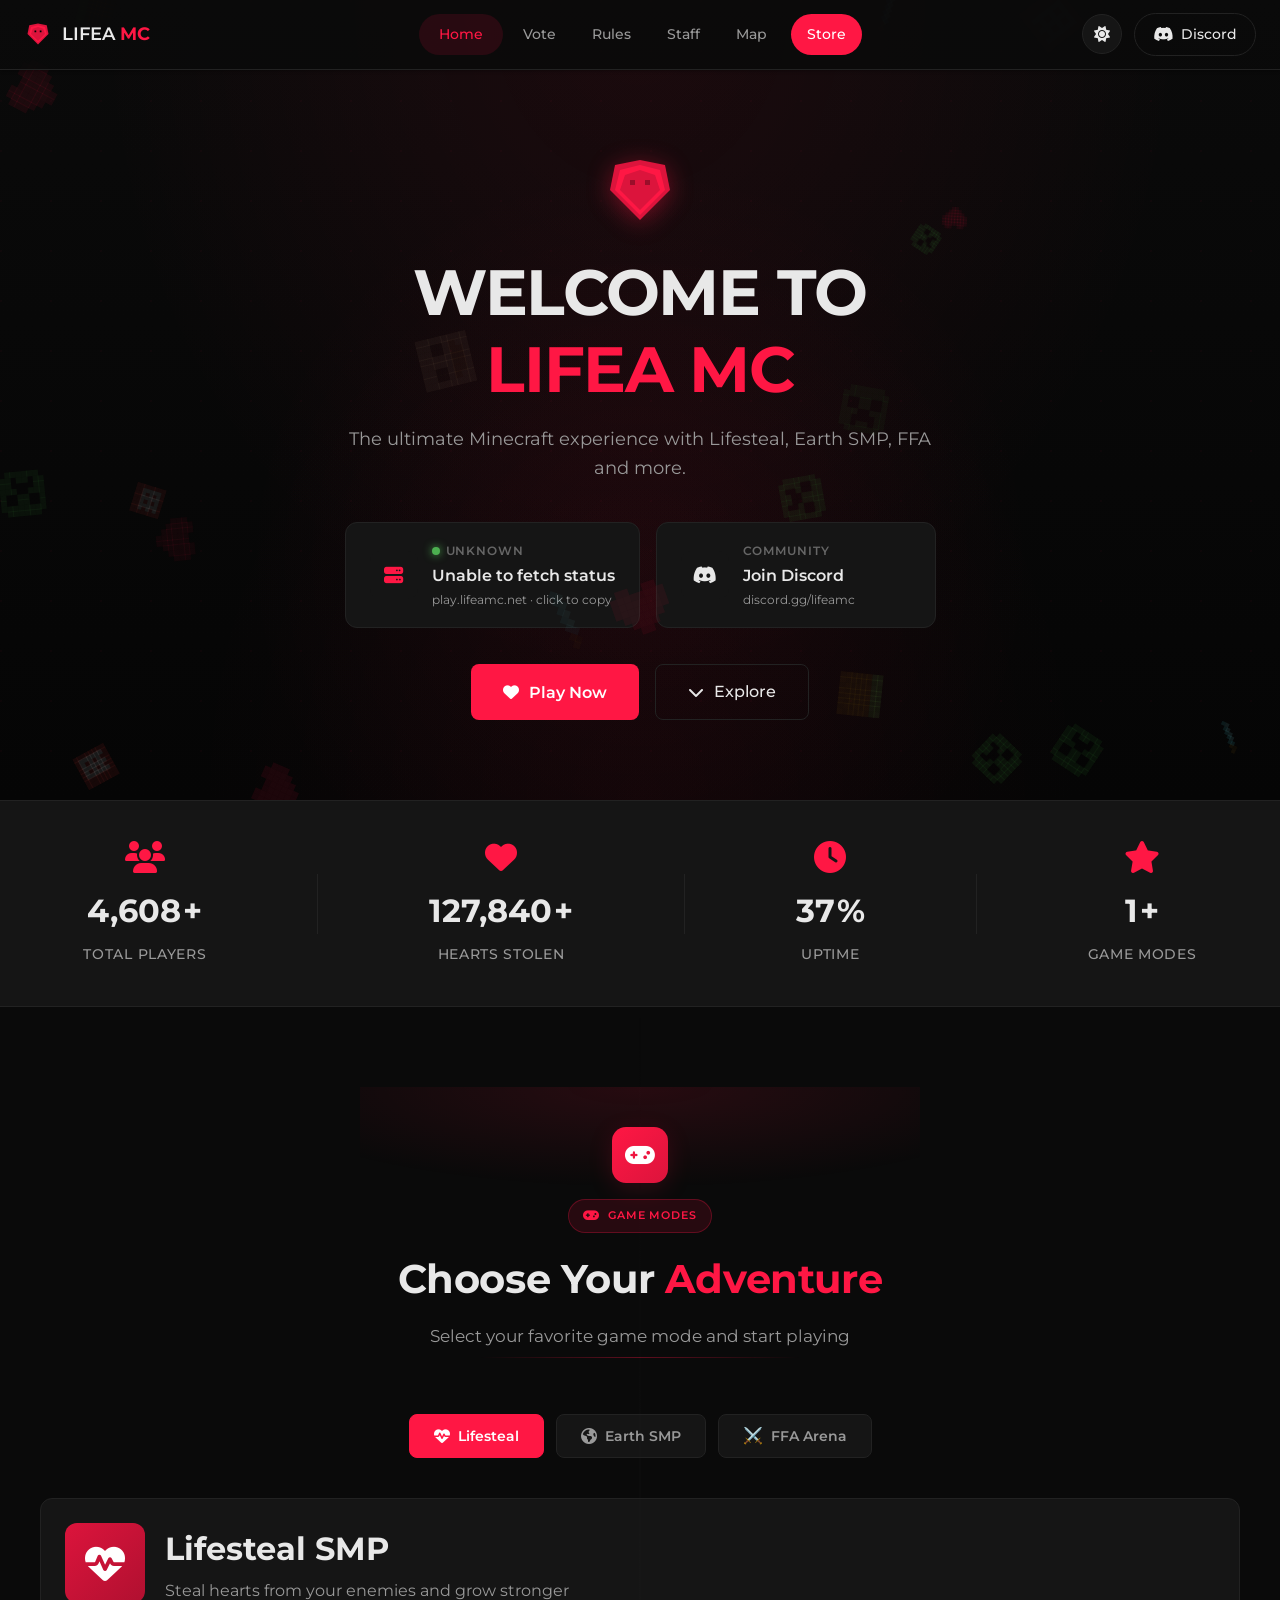
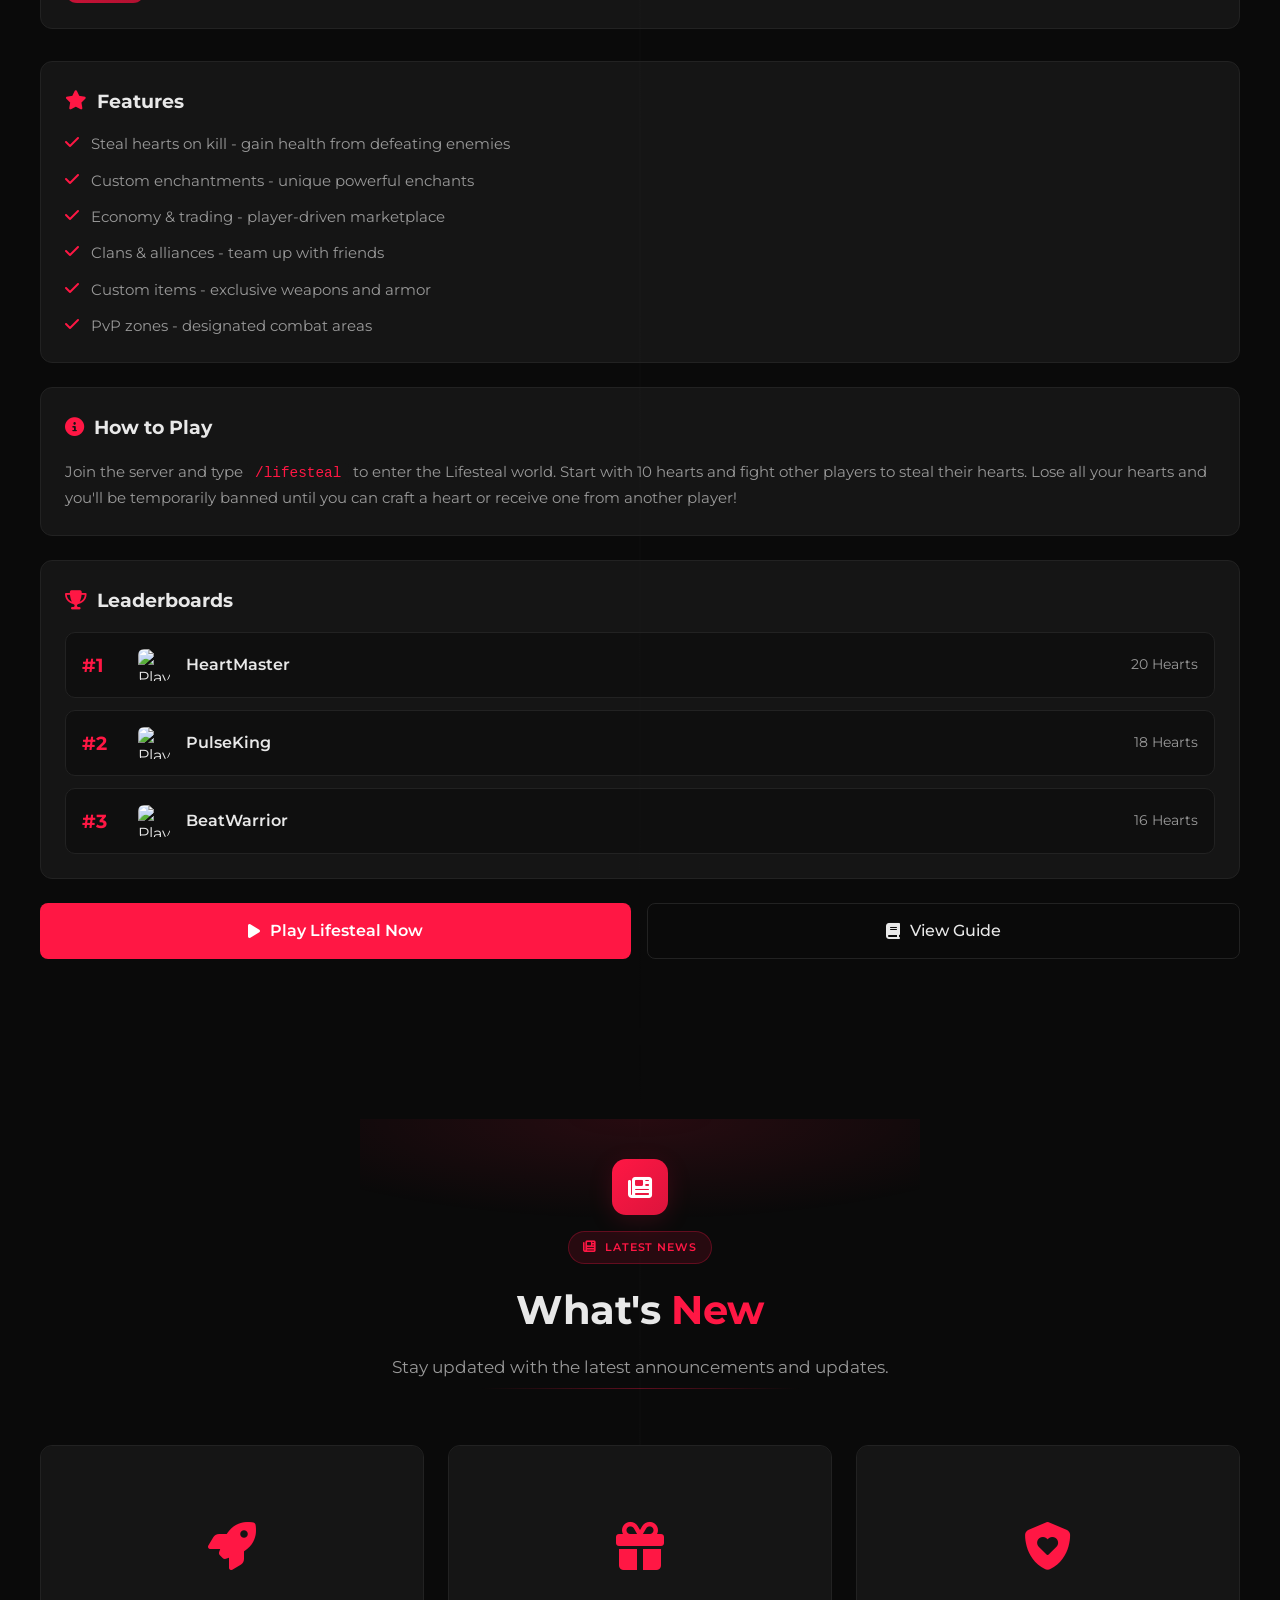
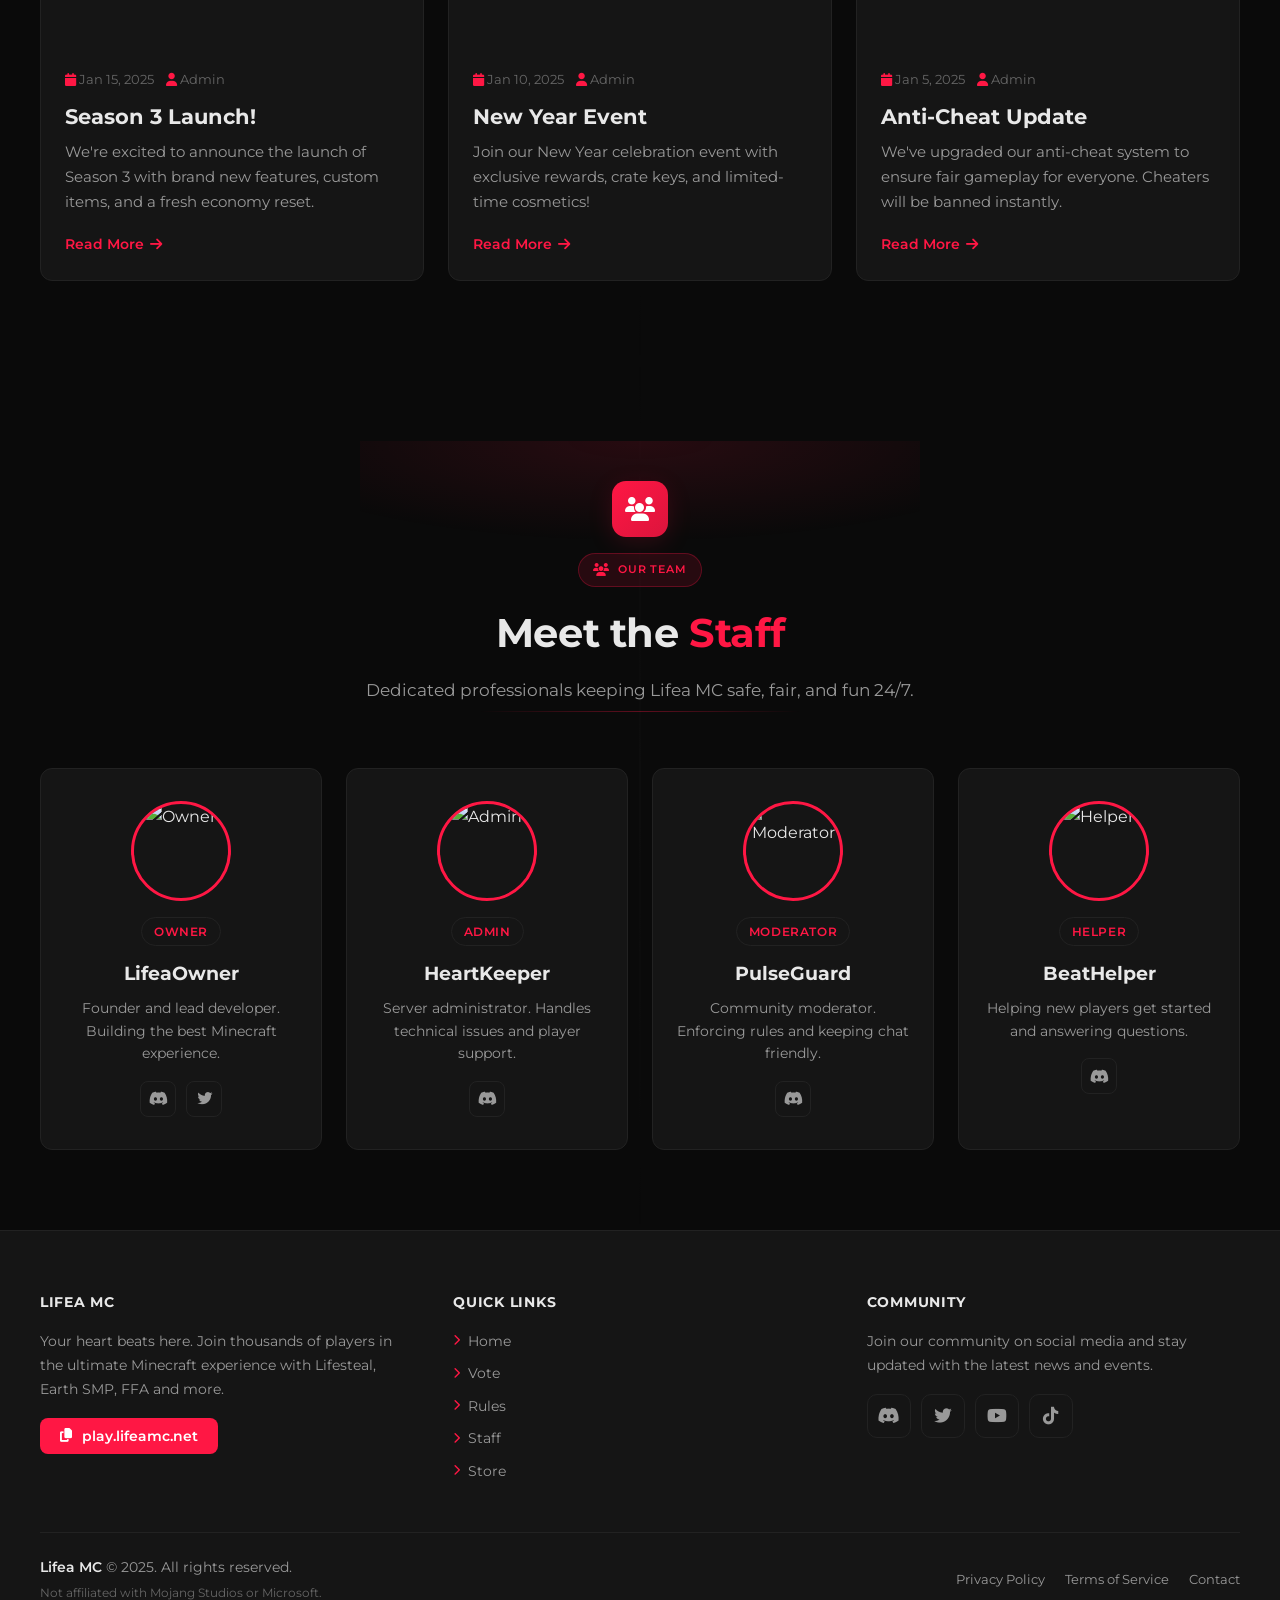
==== index.html @ ad0fe0e7 "Add files via upload" ====
<!DOCTYPE html>
<html lang="en">
<head>
  <meta charset="UTF-8" />
  <meta name="viewport" content="width=device-width, initial-scale=1.0" />
  <title>Home • Lifea MC</title>
  <meta name="description" content="Lifea MC – The best Minecraft server. Lifesteal, Earth SMP, FFA and more." />
  <meta name="theme-color" content="#ffffff" />
  <script>
    (function () {
      try {
        var theme = localStorage.getItem('theme') || 'dark';
        if (theme === 'dark') {
          document.documentElement.setAttribute('data-theme', 'dark');
          var m = document.querySelector('meta[name="theme-color"]');
          if (m) m.setAttribute('content', '#0a0a0a');
        }
      } catch (e) {}
    })();
  </script>
  <style>
    html { background: #fff; color-scheme: light dark; }
    html[data-theme="dark"] { background: #0a0a0a; color-scheme: dark; }
    html[data-theme="dark"] body { background: #0a0a0a; }
  </style>
  <meta property="og:title" content="Lifea MC" />
  <meta property="og:description" content="Your heart beats here. Join Lifea MC today." />
  <meta property="og:type" content="website" />
  <link rel="preconnect" href="https://fonts.googleapis.com" />
  <link rel="preconnect" href="https://fonts.gstatic.com" crossorigin />
  <link href="https://fonts.googleapis.com/css2?family=Montserrat:wght@400;500;600;700;800&display=swap" rel="stylesheet" />
  <link rel="stylesheet" href="https://cdnjs.cloudflare.com/ajax/libs/font-awesome/6.5.0/css/all.min.css" />
  <link rel="stylesheet" href="css/style.css" />
</head>
<body>

  <!-- ░░ FLOATING PARTICLES ░░ -->
  <canvas id="heartCanvas"></canvas>
  <!-- ░░ MINECRAFT BLOCKS ░░ -->
  <canvas id="mcCanvas"></canvas>

  <!-- ░░ LOADER ░░ -->
  <div id="loader">
    <div class="loader-heart">
      <i class="fa-solid fa-heart"></i>
    </div>
    <div class="loader-text">Lifea MC</div>
  </div>

  <!-- ░░ NAVBAR ░░ -->
  <nav id="navbar">
    <div class="nav-container">

      <a href="index.html" class="nav-logo">
        <span class="nav-logo-mark" aria-hidden="true">
          <svg class="logo-heart logo-heart--pixel" width="28" height="28" viewBox="0 0 16 16" fill="none" xmlns="http://www.w3.org/2000/svg">
            <path class="logo-layer logo-layer--outer" d="M8 14L2 8L3 3L8 2L13 3L14 8L8 14Z" fill="#dc143c"/>
            <path class="logo-layer logo-layer--mid" d="M8 13L3 8L4 4L8 3L12 4L13 8L8 13Z" fill="#ff1744"/>
            <path class="logo-layer logo-layer--inner" d="M8 12L4 8L5 5L8 4L11 5L12 8L8 12Z" fill="#dc143c"/>
            <path class="logo-eye logo-eye--l" d="M6 6H7V7H6V6Z" fill="#000" opacity="0.3"/>
            <path class="logo-eye logo-eye--r" d="M9 6H10V7H9V6Z" fill="#000" opacity="0.3"/>
          </svg>
          <svg class="logo-heart logo-heart--smooth" width="28" height="28" viewBox="0 0 24 24" fill="none" xmlns="http://www.w3.org/2000/svg">
            <path d="M12 21.35l-1.45-1.32C5.4 15.36 2 12.28 2 8.5 2 5.42 4.42 3 7.5 3c1.74 0 3.41.81 4.5 2.09C13.09 3.81 14.76 3 16.5 3 19.58 3 22 5.42 22 8.5c0 3.78-3.4 6.86-8.55 11.54L12 21.35z" fill="#ff1744"/>
          </svg>
        </span>
        <span>LIFEA <strong>MC</strong></span>
      </a>

      <ul class="nav-links" id="navLinks">
        <li><a href="index.html" class="nav-link active"><i class="fa-solid fa-house"></i> Home</a></li>
        <li><a href="pages/vote.html" class="nav-link"><i class="fa-solid fa-check-to-slot"></i> Vote</a></li>
        <li><a href="pages/rules.html" class="nav-link"><i class="fa-solid fa-scale-balanced"></i> Rules</a></li>
        <li><a href="pages/staff.html" class="nav-link"><i class="fa-solid fa-clipboard-user"></i> Staff</a></li>
        <li><a href="#" class="nav-link" target="_blank"><i class="fa-solid fa-map"></i> Map</a></li>
        <li><a href="pages/store.html" class="nav-link store-link"><i class="fa-solid fa-store"></i> Store</a></li>
      </ul>

      <div class="nav-right">
        <button class="theme-toggle" id="themeToggle" aria-label="Toggle theme">
          <i class="fa-solid fa-moon"></i>
        </button>
        <a href="#" class="btn-discord" target="_blank">
          <i class="fa-brands fa-discord"></i> Discord
        </a>
        <button class="hamburger" id="hamburger" aria-label="Menu">
          <span></span><span></span><span></span>
        </button>
      </div>

    </div>
  </nav>

  <!-- ░░ MOBILE DRAWER ░░ -->
  <div class="drawer-overlay" id="drawerOverlay"></div>
  <aside class="drawer" id="drawer">
    <div class="drawer-header">
      <span><svg width="20" height="20" viewBox="0 0 16 16" fill="none" xmlns="http://www.w3.org/2000/svg" style="display:inline-block;vertical-align:middle;margin-right:6px;">
          <path d="M8 14L2 8L3 3L8 2L13 3L14 8L8 14Z" fill="#dc143c"/>
          <path d="M8 13L3 8L4 4L8 3L12 4L13 8L8 13Z" fill="#ff1744"/>
          <path d="M8 12L4 8L5 5L8 4L11 5L12 8L8 12Z" fill="#dc143c"/>
        </svg> Lifea MC</span>
      <button class="drawer-close" id="drawerClose"><i class="fa-solid fa-xmark"></i></button>
    </div>
    <ul>
      <li><a href="index.html"><i class="fa-solid fa-house"></i> Home</a></li>
      <li><a href="pages/vote.html"><i class="fa-solid fa-check-to-slot"></i> Vote</a></li>
      <li><a href="pages/rules.html"><i class="fa-solid fa-scale-balanced"></i> Rules</a></li>
      <li><a href="pages/staff.html"><i class="fa-solid fa-clipboard-user"></i> Staff</a></li>
      <li><a href="#"><i class="fa-solid fa-map"></i> Map</a></li>
      <li><a href="pages/store.html"><i class="fa-solid fa-store"></i> Store</a></li>
      <li><a href="#" target="_blank"><i class="fa-brands fa-discord"></i> Discord</a></li>
    </ul>
  </aside>

  <!-- ░░ HERO ░░ -->
  <section class="hero" id="hero">
    <div class="hero-content">

      <!-- Hardcore Heart Icon -->
      <div class="hero-icon">
        <svg width="80" height="80" viewBox="0 0 16 16" fill="none" xmlns="http://www.w3.org/2000/svg">
          <path d="M8 14L2 8L3 3L8 2L13 3L14 8L8 14Z" fill="#dc143c"/>
          <path d="M8 13L3 8L4 4L8 3L12 4L13 8L8 13Z" fill="#ff1744"/>
          <path d="M8 12L4 8L5 5L8 4L11 5L12 8L8 12Z" fill="#dc143c"/>
          <path d="M6 6H7V7H6V6Z" fill="#000" opacity="0.3"/>
          <path d="M9 6H10V7H9V6Z" fill="#000" opacity="0.3"/>
        </svg>
      </div>

      <h1 class="hero-title">
         WELCOME TO <br />
        <span class="gradient-text">LIFEA MC</span>
      </h1>
      <p class="hero-subtitle">The ultimate Minecraft experience with Lifesteal, Earth SMP, FFA and more.</p>

      <div class="hero-status-row">
        <!-- Server Status -->
        <div class="status-pill" id="serverPill" onclick="copyIP()" title="Click to copy IP">
          <div class="pill-icon"><i class="fa-solid fa-server"></i></div>
          <div class="pill-info">
            <span class="pill-top">
              <span class="status-dot" id="statusDot"></span>
              <span id="statusLabel">Checking…</span>
            </span>
            <span class="pill-main" id="playerCount">— players online</span>
            <span class="pill-sub">play.lifeamc.net · click to copy</span>
          </div>
        </div>
        <!-- Discord -->
        <a href="#" target="_blank" class="status-pill discord-pill">
          <div class="pill-icon"><i class="fa-brands fa-discord"></i></div>
          <div class="pill-info">
            <span class="pill-top">Community</span>
            <span class="pill-main">Join Discord</span>
            <span class="pill-sub">discord.gg/lifeamc</span>
          </div>
        </a>
      </div>

      <div class="hero-btns">
        <button class="btn-primary" onclick="copyIP()">
          <i class="fa-solid fa-heart"></i> Play Now
        </button>
        <a href="#gamemodes" class="btn-ghost">
          <i class="fa-solid fa-chevron-down"></i> Explore
        </a>
      </div>

    </div>
  </section>

  <!-- ░░ STATS BAR ░░ -->
  <div class="stats-bar">
    <div class="stats-inner">
      <div class="stat-item">
        <i class="fa-solid fa-users"></i>
        <div><span class="stat-num" data-target="12000">0</span><span>+</span></div>
        <div class="stat-label">Total Players</div>
      </div>
      <div class="stat-divider"></div>
      <div class="stat-item">
        <i class="fa-solid fa-heart"></i>
        <div><span class="stat-num" data-target="340000">0</span><span>+</span></div>
        <div class="stat-label">Hearts Stolen</div>
      </div>
      <div class="stat-divider"></div>
      <div class="stat-item">
        <i class="fa-solid fa-clock"></i>
        <div><span class="stat-num" data-target="99">0</span><span>%</span></div>
        <div class="stat-label">Uptime</div>
      </div>
      <div class="stat-divider"></div>
      <div class="stat-item">
        <i class="fa-solid fa-star"></i>
        <div><span class="stat-num" data-target="3">0</span><span>+</span></div>
        <div class="stat-label">Game Modes</div>
      </div>
    </div>
  </div>

  <!-- ░░ GAME MODES ░░ -->
  <section class="section" id="gamemodes">
    <div class="section-header">
      <div class="section-header-icon"><i class="fa-solid fa-gamepad"></i></div>
      <div class="section-badge"><i class="fa-solid fa-gamepad"></i> Game Modes</div>
      <h2 class="section-title">Choose Your <span class="gradient-text">Adventure</span></h2>
      <p class="section-subtitle">Select your favorite game mode and start playing</p>
    </div>

    <div class="store-container">
      
      <!-- Game Mode Tabs -->
      <div class="store-tabs">
        <button class="store-tab active" data-category="lifesteal">
          <i class="fa-solid fa-heart-pulse"></i> Lifesteal
        </button>
        <button class="store-tab" data-category="earthsmp">
          <i class="fa-solid fa-earth-americas"></i> Earth SMP
        </button>
        <button class="store-tab" data-category="ffa">
          <span class="ffa-icon" aria-hidden="true">⚔️</span> FFA Arena
        </button>
      </div>

      <!-- LIFESTEAL CATEGORY -->
      <div class="store-category active" id="lifesteal">
        <div class="gamemode-detail-header">
          <div class="gamemode-detail-icon">
            <i class="fa-solid fa-heart-pulse"></i>
          </div>
          <div>
            <h3 class="gamemode-detail-title">Lifesteal SMP</h3>
            <p class="gamemode-detail-subtitle">Steal hearts from your enemies and grow stronger</p>
          </div>
        </div>
        
        <div class="gamemode-detail-content">
          <div class="gamemode-detail-section">
            <h4><i class="fa-solid fa-star"></i> Features</h4>
            <ul class="gamemode-detail-list">
              <li><i class="fa-solid fa-check"></i> Steal hearts on kill - gain health from defeating enemies</li>
              <li><i class="fa-solid fa-check"></i> Custom enchantments - unique powerful enchants</li>
              <li><i class="fa-solid fa-check"></i> Economy & trading - player-driven marketplace</li>
              <li><i class="fa-solid fa-check"></i> Clans & alliances - team up with friends</li>
              <li><i class="fa-solid fa-check"></i> Custom items - exclusive weapons and armor</li>
              <li><i class="fa-solid fa-check"></i> PvP zones - designated combat areas</li>
            </ul>
          </div>

          <div class="gamemode-detail-section">
            <h4><i class="fa-solid fa-info-circle"></i> How to Play</h4>
            <p>Join the server and type <code>/lifesteal</code> to enter the Lifesteal world. Start with 10 hearts and fight other players to steal their hearts. Lose all your hearts and you'll be temporarily banned until you can craft a heart or receive one from another player!</p>
          </div>

          <div class="gamemode-detail-section">
            <h4><i class="fa-solid fa-trophy"></i> Leaderboards</h4>
            <div class="leaderboard-mini">
              <div class="leaderboard-item">
                <span class="rank">#1</span>
                <img src="https://cravatar.eu/helmavatar/Notch/32.png" alt="Player">
                <span class="name">HeartMaster</span>
                <span class="votes">20 Hearts</span>
              </div>
              <div class="leaderboard-item">
                <span class="rank">#2</span>
                <img src="https://cravatar.eu/helmavatar/jeb_/32.png" alt="Player">
                <span class="name">PulseKing</span>
                <span class="votes">18 Hearts</span>
              </div>
              <div class="leaderboard-item">
                <span class="rank">#3</span>
                <img src="https://cravatar.eu/helmavatar/Dinnerbone/32.png" alt="Player">
                <span class="name">BeatWarrior</span>
                <span class="votes">16 Hearts</span>
              </div>
            </div>
          </div>

          <div class="gamemode-detail-actions">
            <button class="btn-primary" onclick="copyIP()">
              <i class="fa-solid fa-play"></i> Play Lifesteal Now
            </button>
            <a href="#" class="btn-ghost">
              <i class="fa-solid fa-book"></i> View Guide
            </a>
          </div>
        </div>
      </div>

      <!-- EARTH SMP CATEGORY -->
      <div class="store-category" id="earthsmp">
        <div class="gamemode-detail-header">
          <div class="gamemode-detail-icon">
            <i class="fa-solid fa-earth-americas"></i>
          </div>
          <div>
            <h3 class="gamemode-detail-title">Earth SMP</h3>
            <p class="gamemode-detail-subtitle">Build your nation on a real-world map</p>
          </div>
        </div>
        
        <div class="gamemode-detail-content">
          <div class="gamemode-detail-section">
            <h4><i class="fa-solid fa-star"></i> Features</h4>
            <ul class="gamemode-detail-list">
              <li><i class="fa-solid fa-check"></i> Real-world map - 1:1000 scale Earth terrain</li>
              <li><i class="fa-solid fa-check"></i> Nation system - create and manage your own country</li>
              <li><i class="fa-solid fa-check"></i> Territory wars - conquer land and expand your empire</li>
              <li><i class="fa-solid fa-check"></i> Diplomacy & trade - form alliances and trade routes</li>
              <li><i class="fa-solid fa-check"></i> Custom resources - unique ores per continent</li>
              <li><i class="fa-solid fa-check"></i> World events - server-wide challenges</li>
            </ul>
          </div>

          <div class="gamemode-detail-section">
            <h4><i class="fa-solid fa-info-circle"></i> How to Play</h4>
            <p>Join the server and type <code>/earthsmp</code> to teleport to Earth. Choose your starting location, claim territory, and build your nation. Form alliances with other nations or wage war to expand your borders!</p>
          </div>

          <div class="gamemode-detail-section">
            <h4><i class="fa-solid fa-flag"></i> Top Nations</h4>
            <div class="leaderboard-mini">
              <div class="leaderboard-item">
                <span class="rank">#1</span>
                <span class="name">🇺🇸 United States</span>
                <span class="votes">1,250 Claims</span>
              </div>
              <div class="leaderboard-item">
                <span class="rank">#2</span>
                <span class="name">🇨🇳 China</span>
                <span class="votes">1,100 Claims</span>
              </div>
              <div class="leaderboard-item">
                <span class="rank">#3</span>
                <span class="name">🇷🇺 Russia</span>
                <span class="votes">980 Claims</span>
              </div>
            </div>
          </div>

          <div class="gamemode-detail-actions">
            <button class="btn-primary" onclick="copyIP()">
              <i class="fa-solid fa-play"></i> Play Earth SMP Now
            </button>
            <a href="#" class="btn-ghost">
              <i class="fa-solid fa-map"></i> View Map
            </a>
          </div>
        </div>
      </div>

      <!-- FFA CATEGORY -->
      <div class="store-category" id="ffa">
        <div class="gamemode-detail-header">
          <div class="gamemode-detail-icon">
            <span class="ffa-icon" aria-hidden="true">⚔️</span>
          </div>
          <div>
            <h3 class="gamemode-detail-title">FFA Arena</h3>
            <p class="gamemode-detail-subtitle">Free-for-all combat arena</p>
          </div>
        </div>
        
        <div class="gamemode-detail-content">
          <div class="gamemode-detail-section">
            <h4><i class="fa-solid fa-star"></i> Features</h4>
            <ul class="gamemode-detail-list">
              <li><i class="fa-solid fa-check"></i> Instant respawn - get back into action immediately</li>
              <li><i class="fa-solid fa-check"></i> Custom kits - choose from 10+ unique loadouts</li>
              <li><i class="fa-solid fa-check"></i> Kill streaks - earn rewards for consecutive kills</li>
              <li><i class="fa-solid fa-check"></i> Ranked leaderboards - compete for the top spot</li>
              <li><i class="fa-solid fa-check"></i> Daily challenges - complete tasks for rewards</li>
              <li><i class="fa-solid fa-check"></i> Multiple arenas - different maps and themes</li>
            </ul>
          </div>

          <div class="gamemode-detail-section">
            <h4><i class="fa-solid fa-info-circle"></i> How to Play</h4>
            <p>Join the server and type <code>/ffa</code> to enter the arena. Select your kit and start fighting! Earn points for kills and climb the leaderboard. Complete daily challenges to unlock exclusive rewards!</p>
          </div>

          <div class="gamemode-detail-section">
            <h4><i class="fa-solid fa-trophy"></i> Top Players</h4>
            <div class="leaderboard-mini">
              <div class="leaderboard-item">
                <span class="rank">#1</span>
                <img src="https://cravatar.eu/helmavatar/Dream/32.png" alt="Player">
                <span class="name">SwordMaster</span>
                <span class="votes">2,450 Kills</span>
              </div>
              <div class="leaderboard-item">
                <span class="rank">#2</span>
                <img src="https://cravatar.eu/helmavatar/Technoblade/32.png" alt="Player">
                <span class="name">PvPGod</span>
                <span class="votes">2,200 Kills</span>
              </div>
              <div class="leaderboard-item">
                <span class="rank">#3</span>
                <img src="https://cravatar.eu/helmavatar/Sapnap/32.png" alt="Player">
                <span class="name">ArenaKing</span>
                <span class="votes">1,980 Kills</span>
              </div>
            </div>
          </div>

          <div class="gamemode-detail-actions">
            <button class="btn-primary" onclick="copyIP()">
              <i class="fa-solid fa-play"></i> Play FFA Now
            </button>
            <a href="#" class="btn-ghost">
              <i class="fa-solid fa-list"></i> View Kits
            </a>
          </div>
        </div>
      </div>

    </div>
  </section>

  <!-- ░░ NEWS ░░ -->
  <section class="section" id="news">
    <div class="section-header">
      <div class="section-header-icon"><i class="fa-solid fa-newspaper"></i></div>
      <div class="section-badge"><i class="fa-solid fa-newspaper"></i> Latest News</div>
      <h2 class="section-title">What's <span class="gradient-text">New</span></h2>
      <p class="section-subtitle">Stay updated with the latest announcements and updates.</p>
    </div>

    <div class="news-container">
      <div class="news-grid">
        
        <!-- News Card 1 -->
        <div class="news-card">
          <div class="news-image">
            <i class="fa-solid fa-rocket"></i>
          </div>
          <div class="news-content">
            <div class="news-meta">
              <span><i class="fa-solid fa-calendar"></i> Jan 15, 2025</span>
              <span><i class="fa-solid fa-user"></i> Admin</span>
            </div>
            <h3 class="news-title">Season 3 Launch!</h3>
            <p class="news-excerpt">We're excited to announce the launch of Season 3 with brand new features, custom items, and a fresh economy reset.</p>
            <a href="#" class="news-link">Read More <i class="fa-solid fa-arrow-right"></i></a>
          </div>
        </div>

        <!-- News Card 2 -->
        <div class="news-card">
          <div class="news-image">
            <i class="fa-solid fa-gift"></i>
          </div>
          <div class="news-content">
            <div class="news-meta">
              <span><i class="fa-solid fa-calendar"></i> Jan 10, 2025</span>
              <span><i class="fa-solid fa-user"></i> Admin</span>
            </div>
            <h3 class="news-title">New Year Event</h3>
            <p class="news-excerpt">Join our New Year celebration event with exclusive rewards, crate keys, and limited-time cosmetics!</p>
            <a href="#" class="news-link">Read More <i class="fa-solid fa-arrow-right"></i></a>
          </div>
        </div>

        <!-- News Card 3 -->
        <div class="news-card">
          <div class="news-image">
            <i class="fa-solid fa-shield-heart"></i>
          </div>
          <div class="news-content">
            <div class="news-meta">
              <span><i class="fa-solid fa-calendar"></i> Jan 5, 2025</span>
              <span><i class="fa-solid fa-user"></i> Admin</span>
            </div>
            <h3 class="news-title">Anti-Cheat Update</h3>
            <p class="news-excerpt">We've upgraded our anti-cheat system to ensure fair gameplay for everyone. Cheaters will be banned instantly.</p>
            <a href="#" class="news-link">Read More <i class="fa-solid fa-arrow-right"></i></a>
          </div>
        </div>

      </div>
    </div>
  </section>

  <!-- ░░ STAFF ░░ -->
  <section class="section" id="staff">
    <div class="section-header">
      <div class="section-header-icon"><i class="fa-solid fa-users"></i></div>
      <div class="section-badge"><i class="fa-solid fa-users"></i> Our Team</div>
      <h2 class="section-title">Meet the <span class="gradient-text">Staff</span></h2>
      <p class="section-subtitle">Dedicated professionals keeping Lifea MC safe, fair, and fun 24/7.</p>
    </div>

    <div class="staff-grid">
      
      <!-- Owner -->
      <div class="staff-card">
        <div class="staff-avatar">
          <img src="https://cravatar.eu/helmavatar/Notch/100.png" alt="Owner">
        </div>
        <div class="staff-role">Owner</div>
        <h3 class="staff-name">LifeaOwner</h3>
        <p class="staff-bio">Founder and lead developer. Building the best Minecraft experience.</p>
        <div class="staff-socials">
          <a href="#" class="staff-social-link" title="Discord"><i class="fa-brands fa-discord"></i></a>
          <a href="#" class="staff-social-link" title="Twitter"><i class="fa-brands fa-twitter"></i></a>
        </div>
      </div>

      <!-- Admin -->
      <div class="staff-card">
        <div class="staff-avatar">
          <img src="https://cravatar.eu/helmavatar/jeb_/100.png" alt="Admin">
        </div>
        <div class="staff-role">Admin</div>
        <h3 class="staff-name">HeartKeeper</h3>
        <p class="staff-bio">Server administrator. Handles technical issues and player support.</p>
        <div class="staff-socials">
          <a href="#" class="staff-social-link" title="Discord"><i class="fa-brands fa-discord"></i></a>
        </div>
      </div>

      <!-- Moderator -->
      <div class="staff-card">
        <div class="staff-avatar">
          <img src="https://cravatar.eu/helmavatar/Dinnerbone/100.png" alt="Moderator">
        </div>
        <div class="staff-role">Moderator</div>
        <h3 class="staff-name">PulseGuard</h3>
        <p class="staff-bio">Community moderator. Enforcing rules and keeping chat friendly.</p>
        <div class="staff-socials">
          <a href="#" class="staff-social-link" title="Discord"><i class="fa-brands fa-discord"></i></a>
        </div>
      </div>

      <!-- Helper -->
      <div class="staff-card">
        <div class="staff-avatar">
          <img src="https://cravatar.eu/helmavatar/Grumm/100.png" alt="Helper">
        </div>
        <div class="staff-role">Helper</div>
        <h3 class="staff-name">BeatHelper</h3>
        <p class="staff-bio">Helping new players get started and answering questions.</p>
        <div class="staff-socials">
          <a href="#" class="staff-social-link" title="Discord"><i class="fa-brands fa-discord"></i></a>
        </div>
      </div>

    </div>
  </section>

  <!-- ░░ FOOTER ░░ -->
  <footer class="footer">
    <div class="footer-grid">
      
      <!-- About -->
      <div class="footer-col">
        <h4>Lifea MC</h4>
        <p>Your heart beats here. Join thousands of players in the ultimate Minecraft experience with Lifesteal, Earth SMP, FFA and more.</p>
        <button class="btn-primary" onclick="copyIP()" style="font-size: 0.85rem; padding: 10px 20px;">
          <i class="fa-solid fa-copy"></i> play.lifeamc.net
        </button>
      </div>

      <!-- Quick Links -->
      <div class="footer-col">
        <h4>Quick Links</h4>
        <ul class="footer-links">
          <li><a href="index.html"><i class="fa-solid fa-chevron-right"></i> Home</a></li>
          <li><a href="pages/vote.html"><i class="fa-solid fa-chevron-right"></i> Vote</a></li>
          <li><a href="pages/rules.html"><i class="fa-solid fa-chevron-right"></i> Rules</a></li>
          <li><a href="pages/staff.html"><i class="fa-solid fa-chevron-right"></i> Staff</a></li>
          <li><a href="pages/store.html"><i class="fa-solid fa-chevron-right"></i> Store</a></li>
        </ul>
      </div>

      <!-- Community -->
      <div class="footer-col">
        <h4>Community</h4>
        <p>Join our community on social media and stay updated with the latest news and events.</p>
        <div class="footer-socials">
          <a href="#" class="footer-social-btn" title="Discord" target="_blank"><i class="fa-brands fa-discord"></i></a>
          <a href="#" class="footer-social-btn" title="Twitter" target="_blank"><i class="fa-brands fa-twitter"></i></a>
          <a href="#" class="footer-social-btn" title="YouTube" target="_blank"><i class="fa-brands fa-youtube"></i></a>
          <a href="#" class="footer-social-btn" title="TikTok" target="_blank"><i class="fa-brands fa-tiktok"></i></a>
        </div>
      </div>

    </div>

    <div class="footer-bottom">
      <div class="footer-bottom-left">
        <div class="footer-copyright">
          <strong>Lifea MC</strong> &copy; 2025. All rights reserved.
        </div>
        <div class="footer-disclaimer">
          Not affiliated with Mojang Studios or Microsoft.
        </div>
      </div>
      <div class="footer-bottom-right">
        <a href="#" class="footer-bottom-link">Privacy Policy</a>
        <a href="#" class="footer-bottom-link">Terms of Service</a>
        <a href="#" class="footer-bottom-link">Contact</a>
      </div>
    </div>
  </footer>

  <!-- ░░ TOAST ░░ -->
  <div id="toast"><i class="fa-solid fa-check"></i> IP Copied!</div>

  <script src="js/main.js"></script>
</body>
</html>
---- css/style.css ----
/* ═══════════════════════════════════════════════════════════
   LIFEA MC - PART 1 CSS
   Core, Navbar, Hero, Stats
   ═══════════════════════════════════════════════════════════ */

@import url('https://fonts.googleapis.com/css2?family=Montserrat:wght@400;500;600;700;800&display=swap');

:root {
  --primary: #dc143c;
  --primary-dark: #b01030;
  --primary-light: #ff1744;
  --bg: #ffffff;
  --bg2: #fafafa;
  --bg3: #f5f5f5;
  --bg4: #eeeeee;
  --text: #1a1a1a;
  --text-muted: #666;
  --text-dim: #999;
  --border: #e0e0e0;
  --border-hover: #dc143c;
  --glow: rgba(220, 20, 60, 0.15);
  --nav-height: 70px;
  --transition: 0.3s cubic-bezier(0.4, 0, 0.2, 1);
}

/* ── RESET ── */
*, *::before, *::after {
  box-sizing: border-box;
  margin: 0;
  padding: 0;
}

html {
  scroll-behavior: smooth;
  overflow-x: hidden;
  scroll-padding-top: 70px;
  background-color: var(--bg);
  color-scheme: light dark;
}

html[data-theme="dark"] {
  color-scheme: dark;
}

@media (prefers-reduced-motion: no-preference) {
  html {
    scroll-behavior: smooth;
  }
  
  * {
    scroll-behavior: smooth;
  }
}

body {
  font-family: 'Montserrat', -apple-system, BlinkMacSystemFont, sans-serif;
  background: 
    radial-gradient(circle at 10% 20%, rgba(220, 20, 60, 0.03) 0%, transparent 40%),
    radial-gradient(circle at 90% 80%, rgba(220, 20, 60, 0.03) 0%, transparent 40%),
    linear-gradient(180deg, var(--bg) 0%, var(--bg2) 100%);
  background-attachment: fixed;
  color: var(--text);
  line-height: 1.6;
  overflow-x: hidden;
  -webkit-font-smoothing: antialiased;
  -moz-osx-font-smoothing: grayscale;
  font-weight: 400;
  position: relative;
  scroll-behavior: smooth;
}

body::before {
  content: '';
  position: fixed;
  top: 0;
  left: 0;
  width: 100%;
  height: 100%;
  background-image: 
    radial-gradient(circle at 1px 1px, rgba(220, 20, 60, 0.05) 1px, transparent 0);
  background-size: 40px 40px;
  pointer-events: none;
  z-index: 0;
  opacity: 0.4;
}

a {
  color: var(--primary);
  text-decoration: none;
  transition: color var(--transition);
}
a:hover { color: var(--primary-light); }

button {
  font-family: inherit;
  cursor: pointer;
  border: none;
  outline: none;
}

/* ── CANVAS PARTICLES ── */
#heartCanvas {
  display: none;
}

/* ── MINECRAFT BLOCKS CANVAS ── */
#mcCanvas {
  position: fixed;
  top: 0;
  left: 0;
  width: 100%;
  height: 100%;
  pointer-events: none;
  z-index: 2;
  opacity: 0.45;
}
[data-theme="dark"] #mcCanvas {
  opacity: 0.35;
}

/* ── LOADER ── */
#loader {
  display: none;
}

/* ── NAVBAR ── */
#navbar {
  position: fixed;
  top: 0;
  left: 0;
  right: 0;
  height: var(--nav-height);
  background: var(--bg);
  border-bottom: 1px solid var(--border);
  z-index: 1000;
  box-shadow: 0 1px 3px rgba(0, 0, 0, 0.04);
  transition:
    background 0.45s cubic-bezier(0.4, 0, 0.2, 1),
    box-shadow 0.45s cubic-bezier(0.4, 0, 0.2, 1),
    border-color 0.45s ease;
}
#navbar.scrolled {
  background: color-mix(in srgb, var(--bg) 88%, transparent);
  backdrop-filter: blur(14px);
  -webkit-backdrop-filter: blur(14px);
  box-shadow: 0 4px 24px rgba(0, 0, 0, 0.06);
}
.nav-container {
  max-width: 1200px;
  margin: 0 auto;
  height: 100%;
  padding: 0 24px;
  display: flex;
  align-items: center;
  justify-content: center;
  gap: 48px;
}
.nav-logo {
  display: flex;
  align-items: center;
  gap: 10px;
  font-size: 1.1rem;
  font-weight: 600;
  color: var(--text);
  position: absolute;
  left: 24px;
  transition: transform 0.4s cubic-bezier(0.34, 1.2, 0.64, 1);
}
.nav-logo:hover {
  color: var(--text);
  transform: translateY(-1px);
}

/* Logo: pixel heart → smooth heart transform on hover */
.nav-logo-mark {
  position: relative;
  width: 28px;
  height: 28px;
  flex-shrink: 0;
}
.logo-heart {
  position: absolute;
  inset: 0;
  width: 100%;
  height: 100%;
  display: block;
}
.logo-heart--pixel {
  z-index: 2;
}
.logo-heart--pixel .logo-layer,
.logo-heart--pixel .logo-eye {
  transform-origin: 8px 8px;
  transition: transform 0.35s cubic-bezier(0.34, 1.45, 0.64, 1), opacity 0.3s ease;
}
.logo-heart--smooth {
  z-index: 1;
  opacity: 0;
  transform: scale(0.45);
  filter: drop-shadow(0 0 0 transparent);
  transition:
    opacity 0.4s cubic-bezier(0.4, 0, 0.2, 1),
    transform 0.5s cubic-bezier(0.34, 1.55, 0.64, 1),
    filter 0.4s ease;
}
.nav-logo:hover .logo-heart--smooth {
  opacity: 1;
  transform: scale(1);
  filter: drop-shadow(0 3px 14px rgba(220, 20, 60, 0.55));
  animation: logoSmoothBeat 1.1s ease-in-out infinite;
}
.nav-logo:hover .logo-heart--pixel .logo-layer--outer {
  animation: logoLayerOuter 0.55s cubic-bezier(0.34, 1.45, 0.64, 1) forwards;
}
.nav-logo:hover .logo-heart--pixel .logo-layer--mid {
  animation: logoLayerMid 0.5s cubic-bezier(0.34, 1.45, 0.64, 1) 0.04s forwards;
}
.nav-logo:hover .logo-heart--pixel .logo-layer--inner {
  animation: logoLayerInner 0.48s cubic-bezier(0.34, 1.55, 0.64, 1) 0.08s forwards;
}
.nav-logo:hover .logo-heart--pixel .logo-eye {
  animation: logoEyePop 0.28s ease forwards;
}
.nav-logo:hover .logo-heart--pixel {
  animation: logoPixelVanish 0.6s ease 0.35s forwards;
}
.nav-logo:not(:hover) .logo-heart--pixel .logo-layer,
.nav-logo:not(:hover) .logo-heart--pixel .logo-eye {
  animation: none;
  transform: none;
  opacity: 1;
}
.nav-logo:not(:hover) .logo-heart--pixel {
  animation: none;
  opacity: 1;
}
.nav-logo:not(:hover) .logo-heart--smooth {
  animation: none;
  opacity: 0;
  transform: scale(0.45);
  filter: drop-shadow(0 0 0 transparent);
}

@keyframes logoLayerOuter {
  0% { transform: scale(1) rotate(0deg); opacity: 1; }
  100% { transform: scale(1.55) rotate(8deg); opacity: 0; }
}
@keyframes logoLayerMid {
  0% { transform: scale(1); opacity: 1; }
  60% { transform: scale(1.2); opacity: 0.7; }
  100% { transform: scale(0.35); opacity: 0; }
}
@keyframes logoLayerInner {
  0% { transform: scale(1); opacity: 1; }
  50% { transform: scale(1.35); opacity: 0.85; }
  100% { transform: scale(0.2); opacity: 0; }
}
@keyframes logoEyePop {
  0% { transform: scale(1); opacity: 0.3; }
  100% { transform: scale(0); opacity: 0; }
}
@keyframes logoPixelVanish {
  0% { opacity: 1; }
  100% { opacity: 0; visibility: hidden; }
}
@keyframes logoSmoothBeat {
  0%, 100% { transform: scale(1); }
  14% { transform: scale(1.14); }
  28% { transform: scale(1.05); }
  42% { transform: scale(1.12); }
  56% { transform: scale(1); }
}
.nav-logo span {
  transition: letter-spacing 0.4s cubic-bezier(0.4, 0, 0.2, 1);
}
.nav-logo:hover span {
  letter-spacing: 0.04em;
}
.nav-logo strong {
  color: var(--primary);
  font-weight: 700;
  display: inline-block;
  transition: transform 0.4s cubic-bezier(0.34, 1.45, 0.64, 1), color 0.3s ease;
}
.nav-logo:hover strong {
  transform: scale(1.06);
}
.nav-links {
  position: relative;
  display: flex;
  list-style: none;
  gap: 4px;
  margin: 0;
  padding: 4px;
  border-radius: 999px;
}
.nav-indicator {
  position: absolute;
  top: 4px;
  left: 0;
  height: calc(100% - 8px);
  width: 0;
  background: var(--bg3);
  border-radius: 999px;
  pointer-events: none;
  z-index: 0;
  opacity: 0;
  transition:
    left 0.4s cubic-bezier(0.34, 1.2, 0.64, 1),
    width 0.4s cubic-bezier(0.34, 1.2, 0.64, 1),
    opacity 0.25s ease,
    background 0.3s ease;
}
.nav-link {
  position: relative;
  z-index: 1;
  display: flex;
  align-items: center;
  gap: 6px;
  padding: 9px 16px;
  font-size: 0.9rem;
  font-weight: 500;
  color: var(--text-muted);
  border-radius: 999px;
  background: transparent;
  white-space: nowrap;
  transition:
    color 0.3s cubic-bezier(0.4, 0, 0.2, 1),
    padding 0.4s cubic-bezier(0.34, 1.2, 0.64, 1),
    transform 0.35s cubic-bezier(0.34, 1.2, 0.64, 1);
}
.nav-link:hover,
.nav-link.active {
  color: var(--primary);
  background: transparent;
  padding-left: 20px;
  padding-right: 20px;
}
.nav-link i {
  display: none;
}
.store-link {
  background: var(--primary);
  color: #fff !important;
  margin-left: 4px;
  transition:
    background 0.35s cubic-bezier(0.4, 0, 0.2, 1),
    transform 0.35s cubic-bezier(0.34, 1.2, 0.64, 1),
    box-shadow 0.35s ease,
    padding 0.4s cubic-bezier(0.34, 1.2, 0.64, 1);
}
.store-link:hover,
.store-link.active {
  background: var(--primary-dark);
  color: #fff !important;
  transform: translateY(-1px);
  box-shadow: 0 6px 20px var(--glow);
  padding-left: 22px;
  padding-right: 22px;
}
.nav-right {
  display: flex;
  align-items: center;
  gap: 12px;
  position: absolute;
  right: 24px;
}
.btn-discord {
  display: flex;
  align-items: center;
  gap: 8px;
  padding: 9px 18px;
  background: transparent;
  border: 1px solid var(--border);
  color: var(--text);
  font-size: 0.9rem;
  font-weight: 500;
  border-radius: 999px;
  transition:
    border-color 0.35s cubic-bezier(0.4, 0, 0.2, 1),
    color 0.35s ease,
    background 0.35s ease,
    transform 0.35s cubic-bezier(0.34, 1.2, 0.64, 1),
    box-shadow 0.35s ease,
    padding 0.4s cubic-bezier(0.34, 1.2, 0.64, 1);
}
.btn-discord:hover {
  border-color: var(--primary);
  color: var(--primary);
  background: rgba(220, 20, 60, 0.06);
  transform: translateY(-1px);
  box-shadow: 0 4px 16px rgba(220, 20, 60, 0.12);
  padding-left: 22px;
  padding-right: 22px;
}
.btn-discord i {
  font-size: 1rem;
}
.hamburger {
  display: none;
  flex-direction: column;
  gap: 5px;
  background: transparent;
  padding: 8px;
}
.hamburger span {
  width: 24px;
  height: 2px;
  background: var(--text);
  border-radius: 2px;
  transition: var(--transition);
}
.hamburger.active span:nth-child(1) {
  transform: rotate(45deg) translate(7px, 7px);
}
.hamburger.active span:nth-child(2) {
  opacity: 0;
}
.hamburger.active span:nth-child(3) {
  transform: rotate(-45deg) translate(7px, -7px);
}

/* ── DRAWER (Mobile Menu) ── */
.drawer-overlay {
  position: fixed;
  inset: 0;
  background: rgba(0, 0, 0, 0.7);
  backdrop-filter: blur(4px);
  opacity: 0;
  visibility: hidden;
  transition: opacity var(--transition), visibility var(--transition);
  z-index: 1100;
}
.drawer-overlay.open {
  opacity: 1;
  visibility: visible;
}
.drawer {
  position: fixed;
  top: 0;
  right: 0;
  width: 300px;
  height: 100%;
  background: var(--bg);
  border-left: 1px solid var(--border);
  transform: translateX(100%);
  transition: transform var(--transition);
  z-index: 1200;
  overflow-y: auto;
}
.drawer.open {
  transform: translateX(0);
}
.drawer-header {
  display: flex;
  align-items: center;
  justify-content: space-between;
  padding: 20px;
  border-bottom: 1px solid var(--border);
}
.drawer-header span {
  font-size: 1.1rem;
  font-weight: 700;
  color: var(--text);
}
.drawer-header i {
  color: var(--primary);
}
.drawer-close {
  background: transparent;
  color: var(--text);
  font-size: 1.4rem;
  padding: 4px;
}
.drawer ul {
  list-style: none;
  padding: 12px;
}
.drawer ul li a {
  display: flex;
  align-items: center;
  gap: 12px;
  padding: 14px 16px;
  color: var(--text-muted);
  font-size: 0.95rem;
  font-weight: 500;
  border-radius: 6px;
  transition: background var(--transition), color var(--transition);
}
.drawer ul li a:hover {
  background: var(--bg3);
  color: var(--primary);
}
.drawer ul li a i {
  color: var(--text-dim);
}

/* ── HERO ── */
.hero {
  position: relative;
  min-height: 85vh;
  display: flex;
  flex-direction: column;
  align-items: center;
  justify-content: center;
  text-align: center;
  padding: calc(var(--nav-height) + 80px) 24px 80px;
  background: 
    radial-gradient(ellipse at top, rgba(220, 20, 60, 0.06) 0%, transparent 60%),
    radial-gradient(ellipse at bottom, rgba(220, 20, 60, 0.03) 0%, transparent 50%),
    linear-gradient(180deg, var(--bg) 0%, var(--bg2) 100%);
  z-index: 1;
}
.hero::before {
  content: '';
  position: absolute;
  top: 0;
  left: 0;
  width: 100%;
  height: 100%;
  background: 
    radial-gradient(circle at 1px 1px, rgba(220, 20, 60, 0.04) 1px, transparent 1px);
  background-size: 50px 50px;
  opacity: 0.6;
  pointer-events: none;
}
.hero::after {
  content: '';
  position: absolute;
  top: 20%;
  left: 50%;
  transform: translateX(-50%);
  width: 800px;
  height: 800px;
  background: radial-gradient(circle, rgba(220, 20, 60, 0.04) 0%, transparent 70%);
  border-radius: 50%;
  animation: gentle-pulse 8s ease-in-out infinite;
  pointer-events: none;
}
@keyframes gentle-pulse {
  0%, 100% { 
    transform: translateX(-50%) scale(1);
    opacity: 0.5;
  }
  50% { 
    transform: translateX(-50%) scale(1.1);
    opacity: 0.8;
  }
}
.hero-glow {
  display: none;
}
.hero-content {
  position: relative;
  z-index: 3;
  max-width: 900px;
}
.hero-icon {
  display: flex;
  justify-content: center;
  margin-bottom: 24px;
  animation: fadeInUp 0.8s ease, float 3s ease-in-out infinite;
}
.hero-icon svg {
  filter: drop-shadow(0 4px 12px rgba(220, 20, 60, 0.3));
}
@keyframes float {
  0%, 100% {
    transform: translateY(0px);
  }
  50% {
    transform: translateY(-10px);
  }
}
.hero-badge {
  display: none;
}
.hero-title {
  font-size: clamp(2.5rem, 7vw, 4rem);
  font-weight: 700;
  line-height: 1.2;
  margin-bottom: 16px;
  color: var(--text);
  letter-spacing: -0.02em;
  animation: fadeInUp 0.8s ease;
}
.gradient-text {
  color: var(--primary);
  display: inline-block;
  font-weight: 700;
  animation: fadeInUp 0.8s ease 0.2s backwards;
}
.hero-subtitle {
  font-size: clamp(1rem, 2vw, 1.15rem);
  color: var(--text-muted);
  margin-bottom: 40px;
  line-height: 1.6;
  font-weight: 400;
  max-width: 600px;
  animation: fadeInUp 0.8s ease 0.4s backwards;
}
@keyframes fadeInUp {
  from {
    opacity: 0;
    transform: translateY(30px);
  }
  to {
    opacity: 1;
    transform: translateY(0);
  }
}
.hero-status-row {
  display: flex;
  gap: 16px;
  justify-content: center;
  flex-wrap: wrap;
  margin-bottom: 36px;
  animation: fadeInUp 0.8s ease 0.6s backwards;
}
.status-pill {
  display: flex;
  align-items: center;
  gap: 14px;
  padding: 18px 24px;
  background: var(--bg);
  border: 1px solid var(--border);
  border-radius: 12px;
  cursor: pointer;
  transition: border-color 0.3s ease, box-shadow 0.3s ease, transform 0.3s ease;
  min-width: 280px;
}
.status-pill:hover {
  border-color: var(--primary);
  box-shadow: 0 4px 12px rgba(0,0,0,0.08);
  transform: translateY(-2px);
}
.discord-pill {
  text-decoration: none;
}
.pill-icon {
  width: 48px;
  height: 48px;
  display: flex;
  align-items: center;
  justify-content: center;
  background: var(--bg3);
  border-radius: 10px;
  color: var(--primary);
  font-size: 1.2rem;
  flex-shrink: 0;
}
.discord-pill .pill-icon {
  background: var(--bg3);
  color: var(--text);
}
.pill-info {
  display: flex;
  flex-direction: column;
  align-items: flex-start;
  gap: 2px;
  text-align: left;
}
.pill-top {
  font-size: 0.75rem;
  color: var(--text-dim);
  text-transform: uppercase;
  letter-spacing: 0.08em;
  font-weight: 600;
  display: flex;
  align-items: center;
  gap: 6px;
}
.pill-main {
  font-size: 1rem;
  font-weight: 600;
  color: var(--text);
}
.pill-sub {
  font-size: 0.75rem;
  color: var(--text-muted);
}
.status-dot {
  display: inline-block;
  width: 8px;
  height: 8px;
  border-radius: 50%;
  background: #4caf50;
  box-shadow: 0 0 8px #4caf50;
  animation: blink 2s ease-in-out infinite;
}
.status-dot.offline {
  background: #f44336;
  box-shadow: 0 0 8px #f44336;
}
@keyframes blink {
  0%, 100% { opacity: 1; }
  50% { opacity: 0.4; }
}
.hero-btns {
  display: flex;
  gap: 16px;
  justify-content: center;
  flex-wrap: wrap;
  animation: fadeInUp 0.8s ease 0.8s backwards;
}
.btn-primary {
  display: inline-flex;
  align-items: center;
  gap: 10px;
  padding: 14px 32px;
  background: var(--primary);
  color: #fff;
  font-size: 1rem;
  font-weight: 600;
  border-radius: 8px;
  transition: background 0.3s ease, transform 0.3s ease, box-shadow 0.3s ease;
}
.btn-primary:hover {
  background: var(--primary-dark);
  color: #fff;
  transform: translateY(-2px);
  box-shadow: 0 4px 12px rgba(220, 20, 60, 0.3);
}
.btn-ghost {
  display: inline-flex;
  align-items: center;
  gap: 10px;
  padding: 14px 32px;
  background: transparent;
  border: 1px solid var(--border);
  color: var(--text);
  font-size: 1rem;
  font-weight: 500;
  border-radius: 8px;
  transition: border-color 0.3s ease, color 0.3s ease, transform 0.3s ease;
}
.btn-ghost:hover {
  border-color: var(--primary);
  color: var(--primary);
  transform: translateY(-2px);
}
.hero-scroll-hint {
  display: none;
}

/* ── STATS BAR ── */
.stats-bar {
  position: relative;
  z-index: 2;
  background: var(--bg3);
  border-top: 1px solid var(--border);
  border-bottom: 1px solid var(--border);
  padding: 40px 24px;
}
.stats-inner {
  max-width: 1200px;
  margin: 0 auto;
  display: flex;
  justify-content: space-around;
  align-items: center;
  gap: 24px;
  flex-wrap: wrap;
}
.stat-item {
  display: flex;
  flex-direction: column;
  align-items: center;
  gap: 8px;
  text-align: center;
}
.stat-item i {
  font-size: 2rem;
  color: var(--primary);
  margin-bottom: 4px;
}
.stat-item > div:nth-child(2) {
  font-size: 2rem;
  font-weight: 700;
  color: var(--text);
  display: flex;
  align-items: baseline;
  gap: 2px;
}
.stat-num {
  font-size: 2rem;
}
.stat-label {
  font-size: 0.85rem;
  color: var(--text-muted);
  font-weight: 500;
  text-transform: uppercase;
  letter-spacing: 0.05em;
}
.stat-divider {
  width: 1px;
  height: 60px;
  background: var(--border);
}

/* ── TOAST ── */
#toast {
  position: fixed;
  bottom: 30px;
  left: 50%;
  transform: translateX(-50%) translateY(20px);
  background: var(--text);
  color: #fff;
  padding: 12px 24px;
  border-radius: 8px;
  font-size: 0.9rem;
  font-weight: 500;
  display: flex;
  align-items: center;
  gap: 8px;
  opacity: 0;
  visibility: hidden;
  transition: opacity var(--transition), transform var(--transition), visibility var(--transition);
  z-index: 9999;
  box-shadow: 0 4px 16px rgba(0,0,0,0.15);
}
#toast.show {
  opacity: 1;
  visibility: visible;
  transform: translateX(-50%) translateY(0);
}

/* ── RESPONSIVE ── */
@media (max-width: 1024px) {
  .nav-links {
    display: none;
  }
  .nav-logo {
    position: static;
  }
  .nav-container {
    justify-content: space-between;
  }
  .nav-right {
    position: static;
  }
  .hamburger {
    display: flex;
  }
  .stat-divider {
    display: none;
  }
}

@media (max-width: 640px) {
  .hero-status-row {
    flex-direction: column;
  }
  .status-pill {
    width: 100%;
  }
  .hero-btns {
    flex-direction: column;
    width: 100%;
  }
  .btn-primary, .btn-ghost {
    width: 100%;
    justify-content: center;
  }
  .btn-discord {
    display: none;
  }
}


/* ═══════════════════════════════════════════════════════════
   PART 2 CSS - GAME MODES & NEWS
   ═══════════════════════════════════════════════════════════ */

/* ── SECTION COMMON ── */
.section {
  position: relative;
  z-index: 2;
  padding: 80px 24px;
}

.section::before {
  content: '';
  position: absolute;
  top: 0;
  left: 50%;
  transform: translateX(-50%);
  width: 1px;
  height: 100%;
  background: linear-gradient(to bottom, transparent, var(--border) 50%, transparent);
  opacity: 0.3;
  pointer-events: none;
}
.section-header {
  position: relative;
  text-align: center;
  margin-bottom: 56px;
  padding: 40px 24px 8px;
  animation: fadeIn 0.8s ease;
  isolation: isolate;
}
.section-header::before {
  content: '';
  position: absolute;
  top: 0;
  left: 50%;
  transform: translateX(-50%);
  width: min(100%, 560px);
  height: 140px;
  background: radial-gradient(ellipse 100% 100% at 50% 0%, rgba(220, 20, 60, 0.1) 0%, transparent 72%);
  pointer-events: none;
  z-index: -1;
}
.section-header::after {
  content: '';
  position: absolute;
  bottom: 0;
  left: 50%;
  transform: translateX(-50%);
  width: min(80%, 320px);
  height: 1px;
  background: linear-gradient(90deg, transparent, var(--primary), transparent);
  opacity: 0.35;
}
@keyframes fadeIn {
  from { opacity: 0; }
  to { opacity: 1; }
}
.section-header-icon {
  width: 56px;
  height: 56px;
  margin: 0 auto 16px;
  display: flex;
  align-items: center;
  justify-content: center;
  background: linear-gradient(135deg, var(--primary) 0%, var(--primary-dark) 100%);
  border-radius: 14px;
  font-size: 1.5rem;
  color: #fff;
  box-shadow: 0 6px 24px var(--glow);
}
.section-badge {
  display: inline-flex;
  align-items: center;
  gap: 8px;
  padding: 7px 14px;
  margin-bottom: 14px;
  background: rgba(220, 20, 60, 0.1);
  border: 1px solid rgba(220, 20, 60, 0.22);
  border-radius: 50px;
  font-size: 0.7rem;
  font-weight: 600;
  text-transform: uppercase;
  letter-spacing: 0.08em;
  color: var(--primary);
}
.section-badge i {
  font-size: 0.8rem;
}
.section-title {
  font-size: clamp(2rem, 5vw, 2.5rem);
  font-weight: 700;
  color: var(--text);
  margin-bottom: 12px;
  letter-spacing: -0.01em;
}
.section-subtitle {
  font-size: 1.05rem;
  color: var(--text-muted);
  max-width: 600px;
  margin: 0 auto;
  line-height: 1.6;
  font-weight: 400;
}

/* ── GAME MODES ── */
.gamemodes-grid {
  max-width: 1200px;
  margin: 0 auto;
  display: grid;
  grid-template-columns: repeat(auto-fit, minmax(320px, 1fr));
  gap: 24px;
}
.gamemode-card {
  position: relative;
  background: var(--bg);
  border: 1px solid var(--border);
  border-radius: 12px;
  padding: 32px;
  overflow: hidden;
  transition: transform 0.3s ease, border-color var(--transition), box-shadow 0.3s ease;
  cursor: pointer;
  animation: fadeInUp 0.6s ease backwards;
}
.gamemode-card:nth-child(1) { animation-delay: 0.1s; }
.gamemode-card:nth-child(2) { animation-delay: 0.2s; }
.gamemode-card:nth-child(3) { animation-delay: 0.3s; }
.gamemode-card::before {
  display: none;
}
.gamemode-card:hover {
  transform: translateY(-8px);
  border-color: var(--primary);
  box-shadow: 0 8px 24px rgba(0,0,0,0.12);
}
.gamemode-icon {
  width: 60px;
  height: 60px;
  display: flex;
  align-items: center;
  justify-content: center;
  background: var(--bg3);
  border-radius: 10px;
  font-size: 1.8rem;
  color: var(--primary);
  margin-bottom: 20px;
  transition: transform 0.3s ease;
}
.gamemode-card:hover .gamemode-icon {
  transform: scale(1.1) rotate(5deg);
}
.gamemode-title {
  font-size: 1.4rem;
  font-weight: 700;
  color: var(--text);
  margin-bottom: 12px;
}
.gamemode-desc {
  font-size: 0.95rem;
  color: var(--text-muted);
  line-height: 1.7;
  margin-bottom: 20px;
  font-weight: 400;
}
.gamemode-features {
  list-style: none;
  margin-bottom: 24px;
}
.gamemode-features li {
  display: flex;
  align-items: center;
  gap: 10px;
  font-size: 0.88rem;
  color: var(--text-muted);
  margin-bottom: 8px;
}
.gamemode-features li i {
  color: var(--primary);
  font-size: 0.9rem;
}
.gamemode-btn {
  display: inline-flex;
  align-items: center;
  gap: 8px;
  padding: 10px 20px;
  background: var(--bg3);
  border: 1px solid var(--border);
  border-radius: 8px;
  color: var(--text);
  font-size: 0.88rem;
  font-weight: 500;
  transition: background var(--transition), border-color var(--transition);
}
.gamemode-card:hover .gamemode-btn {
  background: var(--primary);
  border-color: var(--primary);
  color: #fff;
}

/* ── NEWS (What's New) ── */
#news .section-header-icon {
  transition:
    transform 0.45s cubic-bezier(0.34, 1.45, 0.64, 1),
    box-shadow 0.4s ease;
}
#news .section-header:hover .section-header-icon {
  transform: scale(1.08) rotate(-4deg);
  box-shadow: 0 8px 28px var(--glow);
}

.news-container {
  max-width: 1200px;
  margin: 0 auto;
}
.news-grid {
  display: grid;
  grid-template-columns: repeat(auto-fit, minmax(340px, 1fr));
  gap: 24px;
}
.news-card {
  position: relative;
  background: var(--bg);
  border: 1px solid var(--border);
  border-radius: 12px;
  overflow: hidden;
  cursor: pointer;
  animation: fadeInUp 0.6s ease backwards;
  transition:
    transform 0.45s cubic-bezier(0.34, 1.2, 0.64, 1),
    border-color 0.35s ease,
    box-shadow 0.45s cubic-bezier(0.34, 1.2, 0.64, 1);
}
.news-card::before {
  content: '';
  position: absolute;
  inset: 0;
  border-radius: inherit;
  background: linear-gradient(145deg, rgba(220, 20, 60, 0.07) 0%, transparent 55%);
  opacity: 0;
  transition: opacity 0.4s ease;
  pointer-events: none;
  z-index: 2;
}
.news-card:nth-child(1) { animation-delay: 0.1s; }
.news-card:nth-child(2) { animation-delay: 0.2s; }
.news-card:nth-child(3) { animation-delay: 0.3s; }
.news-card:hover {
  transform: translateY(-10px);
  border-color: var(--primary);
  box-shadow: 0 14px 40px rgba(220, 20, 60, 0.18);
}
.news-card:hover::before {
  opacity: 1;
}
.news-image {
  width: 100%;
  height: 200px;
  background: var(--bg3);
  display: flex;
  align-items: center;
  justify-content: center;
  font-size: 3rem;
  color: var(--primary);
  position: relative;
  overflow: hidden;
  transition: background 0.45s ease;
}
.news-card:hover .news-image {
  background: linear-gradient(160deg, rgba(220, 20, 60, 0.14) 0%, var(--bg3) 70%);
}
.news-image i {
  position: relative;
  z-index: 1;
  transition:
    transform 0.5s cubic-bezier(0.34, 1.55, 0.64, 1),
    filter 0.4s ease,
    color 0.3s ease;
}
.news-card:hover .news-image i {
  transform: scale(1.18) translateY(-6px);
  filter: drop-shadow(0 8px 20px rgba(220, 20, 60, 0.4));
  color: var(--primary-light);
}
.news-image::after {
  content: '';
  position: absolute;
  inset: 0;
  background: linear-gradient(
    105deg,
    transparent 38%,
    rgba(255, 255, 255, 0.28) 50%,
    transparent 62%
  );
  transform: translateX(-120%);
  transition: transform 0.65s cubic-bezier(0.4, 0, 0.2, 1);
  pointer-events: none;
  z-index: 2;
}
.news-card:hover .news-image::after {
  transform: translateX(120%);
}
.news-content {
  position: relative;
  z-index: 3;
  padding: 24px;
  transition: transform 0.45s cubic-bezier(0.34, 1.2, 0.64, 1);
}
.news-card:hover .news-content {
  transform: translateY(-3px);
}
.news-meta {
  display: flex;
  align-items: center;
  gap: 12px;
  margin-bottom: 12px;
  font-size: 0.8rem;
  color: var(--text-dim);
  transition: color 0.3s ease;
}
.news-card:hover .news-meta {
  color: var(--text-muted);
}
.news-meta i {
  color: var(--primary);
  transition: transform 0.35s cubic-bezier(0.34, 1.45, 0.64, 1);
}
.news-card:hover .news-meta i {
  transform: scale(1.15);
}
.news-title {
  font-size: 1.3rem;
  font-weight: 700;
  color: var(--text);
  margin-bottom: 10px;
  line-height: 1.3;
  transition: color 0.3s ease;
}
.news-card:hover .news-title {
  color: var(--primary);
}
.news-excerpt {
  font-size: 0.92rem;
  color: var(--text-muted);
  line-height: 1.7;
  margin-bottom: 16px;
  font-weight: 400;
}
.news-link {
  display: inline-flex;
  align-items: center;
  gap: 6px;
  color: var(--primary);
  font-size: 0.88rem;
  font-weight: 600;
  transition:
    gap 0.4s cubic-bezier(0.34, 1.2, 0.64, 1),
    color 0.3s ease;
}
.news-link i {
  transition: transform 0.4s cubic-bezier(0.34, 1.55, 0.64, 1);
}
.news-card:hover .news-link {
  gap: 12px;
  color: var(--primary-dark);
}
.news-card:hover .news-link i {
  transform: translateX(5px);
}

[data-theme="dark"] .news-card {
  background: var(--bg3);
}
[data-theme="dark"] .news-card:hover .news-image {
  background: linear-gradient(160deg, rgba(255, 23, 68, 0.18) 0%, var(--bg4) 70%);
}
[data-theme="dark"] .news-image::after {
  background: linear-gradient(
    105deg,
    transparent 38%,
    rgba(255, 255, 255, 0.08) 50%,
    transparent 62%
  );
}
.no-news {
  text-align: center;
  padding: 60px 24px;
  color: var(--text-muted);
  font-size: 1rem;
}
.no-news i {
  font-size: 3rem;
  color: var(--text-dim);
  margin-bottom: 16px;
  display: block;
}

/* ── RESPONSIVE ── */
@media (max-width: 768px) {
  .gamemodes-grid,
  .news-grid {
    grid-template-columns: 1fr;
  }
}


/* ═══════════════════════════════════════════════════════════
   PART 3 CSS - STAFF & FOOTER
   ═══════════════════════════════════════════════════════════ */

/* ── STAFF ── */
.staff-grid {
  max-width: 1200px;
  margin: 0 auto;
  display: grid;
  grid-template-columns: repeat(auto-fit, minmax(260px, 1fr));
  gap: 24px;
}
.staff-card {
  background: var(--bg);
  border: 1px solid var(--border);
  border-radius: 12px;
  padding: 32px 24px;
  text-align: center;
  transition: transform 0.3s ease, border-color var(--transition), box-shadow 0.3s ease;
  cursor: pointer;
  animation: fadeInUp 0.6s ease backwards;
}
.staff-card:nth-child(1) { animation-delay: 0.1s; }
.staff-card:nth-child(2) { animation-delay: 0.2s; }
.staff-card:nth-child(3) { animation-delay: 0.3s; }
.staff-card:nth-child(4) { animation-delay: 0.4s; }
.staff-card:hover {
  transform: translateY(-8px);
  border-color: var(--primary);
  box-shadow: 0 8px 24px rgba(0,0,0,0.12);
}
.staff-avatar {
  width: 100px;
  height: 100px;
  margin: 0 auto 16px;
  border-radius: 50%;
  border: 3px solid var(--primary);
  overflow: hidden;
  transition: transform 0.3s ease;
}
.staff-card:hover .staff-avatar {
  transform: scale(1.1) rotate(5deg);
}
.staff-avatar img {
  width: 100%;
  height: 100%;
  object-fit: cover;
}
.staff-role {
  display: inline-block;
  padding: 4px 12px;
  background: var(--bg3);
  border: 1px solid var(--border);
  border-radius: 20px;
  font-size: 0.75rem;
  font-weight: 600;
  color: var(--primary);
  text-transform: uppercase;
  letter-spacing: 0.05em;
  margin-bottom: 12px;
}
.staff-name {
  font-size: 1.2rem;
  font-weight: 700;
  color: var(--text);
  margin-bottom: 8px;
}
.staff-bio {
  font-size: 0.88rem;
  color: var(--text-muted);
  line-height: 1.6;
  margin-bottom: 16px;
  font-weight: 400;
}
.staff-socials {
  display: flex;
  justify-content: center;
  gap: 10px;
}
.staff-social-link {
  width: 36px;
  height: 36px;
  display: flex;
  align-items: center;
  justify-content: center;
  background: var(--bg3);
  border: 1px solid var(--border);
  border-radius: 8px;
  color: var(--text-muted);
  font-size: 0.95rem;
  transition: background var(--transition), color var(--transition), border-color var(--transition);
}
.staff-social-link:hover {
  background: var(--primary);
  color: #fff;
  border-color: var(--primary);
}

/* ── FOOTER ── */
.footer {
  position: relative;
  z-index: 2;
  background: var(--bg3);
  border-top: 1px solid var(--border);
  padding: 60px 24px 24px;
}
.footer-grid {
  max-width: 1200px;
  margin: 0 auto 40px;
  display: grid;
  grid-template-columns: repeat(auto-fit, minmax(250px, 1fr));
  gap: 40px;
}
.footer-col h4 {
  font-size: 0.9rem;
  font-weight: 700;
  color: var(--text);
  text-transform: uppercase;
  letter-spacing: 0.05em;
  margin-bottom: 16px;
  display: flex;
  align-items: center;
  gap: 8px;
}
.footer-col h4::after {
  display: none;
}
.footer-col h4 i {
  color: var(--primary);
}
.footer-col p {
  font-size: 0.88rem;
  color: var(--text-muted);
  line-height: 1.7;
  margin-bottom: 16px;
  font-weight: 400;
}
.footer-links {
  list-style: none;
}
.footer-links li {
  margin-bottom: 10px;
}
.footer-links a {
  display: flex;
  align-items: center;
  gap: 8px;
  font-size: 0.88rem;
  color: var(--text-muted);
  transition: color var(--transition);
}
.footer-links a:hover {
  color: var(--primary);
}
.footer-links i {
  font-size: 0.7rem;
  color: var(--primary);
}
.footer-socials {
  display: flex;
  gap: 10px;
  flex-wrap: wrap;
}
.footer-social-btn {
  width: 44px;
  height: 44px;
  display: flex;
  align-items: center;
  justify-content: center;
  background: var(--bg);
  border: 1px solid var(--border);
  border-radius: 10px;
  color: var(--text-muted);
  font-size: 1.1rem;
  transition: background var(--transition), color var(--transition), border-color var(--transition);
}
.footer-social-btn:hover {
  background: var(--primary);
  color: #fff;
  border-color: var(--primary);
}
.footer-bottom {
  max-width: 1200px;
  margin: 0 auto;
  padding-top: 24px;
  border-top: 1px solid var(--border);
  display: flex;
  justify-content: space-between;
  align-items: center;
  flex-wrap: wrap;
  gap: 16px;
}
.footer-bottom-left {
  display: flex;
  flex-direction: column;
  gap: 4px;
}
.footer-copyright {
  font-size: 0.85rem;
  color: var(--text-muted);
}
.footer-copyright strong {
  color: var(--text);
  font-weight: 600;
}
.footer-disclaimer {
  font-size: 0.75rem;
  color: var(--text-dim);
}
.footer-bottom-right {
  display: flex;
  gap: 20px;
  flex-wrap: wrap;
}
.footer-bottom-link {
  font-size: 0.82rem;
  color: var(--text-muted);
  transition: color var(--transition);
}
.footer-bottom-link:hover {
  color: var(--primary);
}

/* ── RESPONSIVE ── */
@media (max-width: 768px) {
  .staff-grid {
    grid-template-columns: 1fr;
  }
  .footer-grid {
    grid-template-columns: 1fr;
  }
  .footer-bottom {
    flex-direction: column;
    text-align: center;
  }
  .footer-bottom-right {
    justify-content: center;
  }
}


/* ═══════════════════════════════════════════════════════════
   PART 4 CSS - ADDITIONAL PAGES (Vote, Rules, Staff)
   ═══════════════════════════════════════════════════════════ */

/* ── PAGE HEADER ── */
.page-header {
  position: relative;
  min-height: 44vh;
  display: flex;
  align-items: center;
  justify-content: center;
  text-align: center;
  padding: calc(var(--nav-height) + 52px) 24px 64px;
  overflow: hidden;
  z-index: 1;
  isolation: isolate;
}
.page-header::before {
  content: '';
  position: absolute;
  inset: 0;
  background:
    radial-gradient(ellipse 90% 70% at 50% -15%, rgba(220, 20, 60, 0.2) 0%, transparent 68%),
    radial-gradient(circle at 15% 90%, rgba(220, 20, 60, 0.07) 0%, transparent 45%),
    radial-gradient(circle at 85% 90%, rgba(220, 20, 60, 0.07) 0%, transparent 45%),
    linear-gradient(180deg, var(--bg3) 0%, var(--bg) 85%);
  z-index: -2;
}
.page-header::after {
  content: '';
  position: absolute;
  bottom: 0;
  left: 50%;
  transform: translateX(-50%);
  width: min(88%, 520px);
  height: 1px;
  background: linear-gradient(90deg, transparent, var(--primary), transparent);
  opacity: 0.45;
}
.page-header-content {
  position: relative;
  z-index: 2;
  max-width: 720px;
  animation: fadeInUp 0.75s ease;
}
.page-header-icon {
  width: 76px;
  height: 76px;
  margin: 0 auto 20px;
  display: flex;
  align-items: center;
  justify-content: center;
  background: linear-gradient(135deg, var(--primary) 0%, var(--primary-dark) 100%);
  border-radius: 18px;
  font-size: 2.1rem;
  color: #fff;
  box-shadow: 0 10px 36px var(--glow), inset 0 1px 0 rgba(255, 255, 255, 0.15);
  animation: fadeInUp 0.6s ease;
}
.page-header-icon .ffa-icon {
  font-size: 2.1rem;
}
.page-badge {
  display: inline-flex;
  align-items: center;
  gap: 8px;
  padding: 8px 16px;
  margin-bottom: 16px;
  background: rgba(220, 20, 60, 0.1);
  border: 1px solid rgba(220, 20, 60, 0.25);
  border-radius: 50px;
  font-size: 0.72rem;
  font-weight: 600;
  text-transform: uppercase;
  letter-spacing: 0.08em;
  color: var(--primary);
  animation: fadeInUp 0.65s ease 0.08s backwards;
}
.page-badge i {
  font-size: 0.85rem;
}
.page-title {
  font-size: clamp(2.25rem, 6vw, 3.35rem);
  font-weight: 800;
  line-height: 1.15;
  margin-bottom: 16px;
  color: var(--text);
  letter-spacing: -0.03em;
  animation: fadeInUp 0.7s ease 0.12s backwards;
}
.page-title i {
  display: none;
}
.page-subtitle {
  font-size: 1.05rem;
  color: var(--text-muted);
  line-height: 1.6;
  font-weight: 400;
  max-width: 540px;
  margin: 0 auto;
  animation: fadeInUp 0.7s ease 0.2s backwards;
}

[data-theme="dark"] .page-header::before {
  background:
    radial-gradient(ellipse 90% 70% at 50% -15%, rgba(255, 23, 68, 0.22) 0%, transparent 68%),
    radial-gradient(circle at 15% 90%, rgba(255, 23, 68, 0.08) 0%, transparent 45%),
    radial-gradient(circle at 85% 90%, rgba(255, 23, 68, 0.08) 0%, transparent 45%),
    linear-gradient(180deg, var(--bg3) 0%, var(--bg) 85%);
}
[data-theme="dark"] .section-header::before {
  background: radial-gradient(ellipse 100% 100% at 50% 0%, rgba(255, 23, 68, 0.12) 0%, transparent 72%);
}
[data-theme="dark"] .page-badge,
[data-theme="dark"] .section-badge {
  background: rgba(255, 23, 68, 0.12);
  border-color: rgba(255, 23, 68, 0.28);
}

@media (max-width: 768px) {
  .page-header {
    min-height: auto;
    padding: calc(var(--nav-height) + 36px) 20px 48px;
  }
  .page-header-icon {
    width: 64px;
    height: 64px;
    font-size: 1.75rem;
    border-radius: 14px;
  }
  .section-header {
    padding: 32px 20px 4px;
    margin-bottom: 44px;
  }
  .section-header-icon {
    width: 48px;
    height: 48px;
    font-size: 1.25rem;
  }
}

/* ── VOTE PAGE ── */
.vote-container {
  max-width: 1000px;
  margin: 0 auto;
}
.vote-info-box {
  background: var(--bg);
  border: 1px solid var(--border);
  border-radius: 12px;
  padding: 32px;
  text-align: center;
  margin-bottom: 40px;
}
.vote-info-box i {
  font-size: 3rem;
  color: var(--primary);
  margin-bottom: 16px;
}
.vote-info-box h3 {
  font-size: 1.5rem;
  font-weight: 700;
  color: var(--text);
  margin-bottom: 12px;
}
.vote-info-box p {
  font-size: 1rem;
  color: var(--text-muted);
  line-height: 1.7;
  font-weight: 400;
}
.vote-info-box strong {
  color: var(--primary);
  font-weight: 600;
}
.vote-sites-grid {
  display: grid;
  grid-template-columns: repeat(auto-fit, minmax(240px, 1fr));
  gap: 20px;
  margin-bottom: 40px;
}
.vote-site-card {
  background: var(--bg);
  border: 1px solid var(--border);
  border-radius: 12px;
  padding: 28px 24px;
  text-align: center;
  transition: border-color var(--transition), box-shadow var(--transition);
}
.vote-site-card:hover {
  border-color: var(--primary);
  box-shadow: 0 4px 16px rgba(0,0,0,0.08);
}
.vote-site-icon {
  width: 60px;
  height: 60px;
  margin: 0 auto 16px;
  display: flex;
  align-items: center;
  justify-content: center;
  background: var(--bg3);
  border-radius: 10px;
  font-size: 1.5rem;
  font-weight: 700;
  color: var(--primary);
}
.vote-site-card h3 {
  font-size: 1.1rem;
  font-weight: 700;
  color: var(--text);
  margin-bottom: 8px;
}
.vote-site-card p {
  font-size: 0.85rem;
  color: var(--text-muted);
  margin-bottom: 16px;
}
.btn-vote {
  display: inline-flex;
  align-items: center;
  gap: 8px;
  padding: 10px 24px;
  background: var(--primary);
  color: #fff;
  font-size: 0.88rem;
  font-weight: 600;
  border-radius: 8px;
  transition: background var(--transition);
  text-decoration: none;
}
.btn-vote:hover {
  background: var(--primary-dark);
  color: #fff;
}
.vote-leaderboard {
  background: var(--bg);
  border: 1px solid var(--border);
  border-radius: 12px;
  padding: 32px;
}
.vote-leaderboard h3 {
  font-size: 1.3rem;
  font-weight: 700;
  color: var(--text);
  margin-bottom: 24px;
  display: flex;
  align-items: center;
  gap: 10px;
}
.vote-leaderboard h3 i {
  color: #ffd700;
}
.leaderboard-list {
  display: flex;
  flex-direction: column;
  gap: 12px;
}
.leaderboard-item {
  display: flex;
  align-items: center;
  gap: 16px;
  padding: 16px;
  background: var(--bg3);
  border: 1px solid var(--border);
  border-radius: 10px;
  transition: border-color var(--transition);
}
.leaderboard-item:hover {
  border-color: var(--primary);
}
.leaderboard-item .rank {
  font-size: 1.2rem;
  font-weight: 700;
  color: var(--primary);
  min-width: 40px;
}
.leaderboard-item img {
  width: 32px;
  height: 32px;
  border-radius: 6px;
}
.leaderboard-item .name {
  flex: 1;
  font-size: 1rem;
  font-weight: 600;
  color: var(--text);
}
.leaderboard-item .votes {
  font-size: 0.9rem;
  color: var(--text-muted);
}

/* ── RULES PAGE ── */
.rules-container {
  max-width: 900px;
  margin: 0 auto;
}
.rules-intro {
  background: var(--bg);
  border: 1px solid var(--border);
  border-radius: 12px;
  padding: 32px;
  margin-bottom: 32px;
  text-align: center;
}
.rules-intro i {
  font-size: 3rem;
  color: var(--primary);
  margin-bottom: 16px;
}
.rules-intro h3 {
  font-size: 1.4rem;
  font-weight: 700;
  color: var(--text);
  margin-bottom: 12px;
}
.rules-intro p {
  font-size: 1rem;
  color: var(--text-muted);
  line-height: 1.7;
  font-weight: 400;
}
.rules-list {
  display: flex;
  flex-direction: column;
  gap: 16px;
}
.rule-item {
  background: var(--bg);
  border: 1px solid var(--border);
  border-left: 4px solid var(--primary);
  border-radius: 10px;
  padding: 24px;
  transition: border-color var(--transition);
}
.rule-item:hover {
  border-left-color: var(--primary-dark);
}
.rule-header {
  display: flex;
  align-items: center;
  gap: 12px;
  margin-bottom: 12px;
}
.rule-number {
  width: 36px;
  height: 36px;
  display: flex;
  align-items: center;
  justify-content: center;
  background: var(--bg3);
  border-radius: 8px;
  font-size: 1rem;
  font-weight: 700;
  color: var(--primary);
}
.rule-title {
  font-size: 1.1rem;
  font-weight: 700;
  color: var(--text);
}
.rule-desc {
  font-size: 0.95rem;
  color: var(--text-muted);
  line-height: 1.7;
  padding-left: 48px;
  font-weight: 400;
}

/* ── STAFF PAGE ── */
.staff-page-container {
  max-width: 1200px;
  margin: 0 auto;
}

/* ── RESPONSIVE ── */
@media (max-width: 640px) {
  .vote-sites-grid {
    grid-template-columns: 1fr;
  }
  .leaderboard-item {
    flex-wrap: wrap;
  }
  .rule-desc {
    padding-left: 0;
  }
}


/* ═══════════════════════════════════════════════════════════
   DARK THEME
   ═══════════════════════════════════════════════════════════ */

[data-theme="dark"] {
  --primary: #ff1744;
  --primary-dark: #dc143c;
  --primary-light: #ff4569;
  --bg: #0a0a0a;
  --bg2: #0f0f0f;
  --bg3: #151515;
  --bg4: #1a1a1a;
  --text: #e8e8e8;
  --text-muted: #999;
  --text-dim: #666;
  --border: #222;
  --border-hover: #ff1744;
  --glow: rgba(255, 23, 68, 0.15);
}

[data-theme="dark"] body {
  background: 
    radial-gradient(circle at 10% 20%, rgba(255, 23, 68, 0.08) 0%, transparent 40%),
    radial-gradient(circle at 90% 80%, rgba(255, 23, 68, 0.08) 0%, transparent 40%),
    linear-gradient(180deg, #0a0a0a 0%, #050505 100%);
  background-attachment: fixed;
}

[data-theme="dark"] body::before {
  background-image: 
    radial-gradient(circle at 1px 1px, rgba(255, 23, 68, 0.08) 1px, transparent 0);
  opacity: 0.3;
}

/* ── THEME TOGGLE ── */
.theme-toggle {
  width: 40px;
  height: 40px;
  display: flex;
  align-items: center;
  justify-content: center;
  background: var(--bg3);
  border: 1px solid var(--border);
  border-radius: 999px;
  color: var(--text);
  font-size: 1rem;
  cursor: pointer;
  transition:
    background 0.35s cubic-bezier(0.4, 0, 0.2, 1),
    border-color 0.35s ease,
    transform 0.35s cubic-bezier(0.34, 1.2, 0.64, 1),
    box-shadow 0.35s ease;
}
.theme-toggle:hover {
  background: var(--bg4);
  border-color: var(--primary);
  transform: translateY(-1px) scale(1.05);
  box-shadow: 0 4px 14px var(--glow);
}
.theme-toggle i {
  transition: transform 0.45s cubic-bezier(0.34, 1.45, 0.64, 1);
}
.theme-toggle:hover i {
  transform: rotate(20deg) scale(1.1);
}

@media (prefers-reduced-motion: reduce) {
  .nav-logo,
  .nav-logo svg,
  .nav-logo span,
  .nav-logo strong,
  .nav-link,
  .nav-indicator,
  .store-link,
  .btn-discord,
  .theme-toggle,
  .theme-toggle i,
  #navbar,
  .news-card,
  .news-card::before,
  .news-image,
  .news-image i,
  .news-image::after,
  .news-content,
  .news-link i,
  #news .section-header-icon {
    transition: none !important;
    animation: none !important;
  }
  .nav-logo:hover,
  .nav-logo:hover .logo-heart--smooth,
  .nav-logo:hover .logo-heart--pixel,
  .nav-logo:hover .logo-layer,
  .nav-logo:hover .logo-eye,
  .nav-logo:hover strong,
  .store-link:hover,
  .btn-discord:hover,
  .theme-toggle:hover,
  .news-card:hover,
  .news-card:hover .news-image i,
  .news-card:hover .news-content,
  .news-card:hover .news-link i,
  #news .section-header:hover .section-header-icon {
    transform: none !important;
  }
  .news-card:hover .news-image::after {
    transform: translateX(-120%);
  }
}

/* Dark theme specific adjustments */
[data-theme="dark"] #navbar {
  background: rgba(10, 10, 10, 0.9);
  box-shadow: 0 1px 3px rgba(0, 0, 0, 0.35);
}
[data-theme="dark"] #navbar.scrolled {
  background: rgba(10, 10, 10, 0.82);
  box-shadow: 0 4px 28px rgba(0, 0, 0, 0.45);
}
[data-theme="dark"] .nav-indicator {
  background: rgba(255, 23, 68, 0.12);
}
[data-theme="dark"] .btn-discord:hover {
  background: rgba(255, 23, 68, 0.1);
  box-shadow: 0 4px 16px rgba(255, 23, 68, 0.15);
}
[data-theme="dark"] .drawer {
  background: var(--bg2);
}
[data-theme="dark"] .status-pill,
[data-theme="dark"] .gamemode-card,
[data-theme="dark"] .news-card,
[data-theme="dark"] .staff-card,
[data-theme="dark"] .vote-info-box,
[data-theme="dark"] .vote-site-card,
[data-theme="dark"] .vote-leaderboard,
[data-theme="dark"] .rules-intro,
[data-theme="dark"] .rule-item,
[data-theme="dark"] .footer-social-btn {
  background: var(--bg3);
}
[data-theme="dark"] .leaderboard-item {
  background: var(--bg2);
}
[data-theme="dark"] .status-pill:hover,
[data-theme="dark"] .gamemode-card:hover,
[data-theme="dark"] .news-card:hover,
[data-theme="dark"] .staff-card:hover,
[data-theme="dark"] .vote-site-card:hover {
  box-shadow: 0 4px 16px rgba(0,0,0,0.4);
}

@media (max-width: 640px) {
  .theme-toggle {
    width: 36px;
    height: 36px;
    font-size: 0.9rem;
  }
}

[data-theme="dark"] .hero {
  background: 
    radial-gradient(ellipse at top, rgba(255, 23, 68, 0.08) 0%, transparent 60%),
    radial-gradient(ellipse at bottom, rgba(255, 23, 68, 0.04) 0%, transparent 50%),
    linear-gradient(180deg, #0a0a0a 0%, #050505 100%);
}

[data-theme="dark"] .hero::before {
  background: 
    radial-gradient(circle at 1px 1px, rgba(255, 23, 68, 0.06) 1px, transparent 1px);
  background-size: 50px 50px;
  opacity: 0.5;
}

[data-theme="dark"] .hero::after {
  background: radial-gradient(circle, rgba(255, 23, 68, 0.06) 0%, transparent 70%);
}

[data-theme="dark"] .hero-icon svg {
  filter: drop-shadow(0 4px 12px rgba(255, 23, 68, 0.4));
}


/* ── PULSE ANIMATION ── */
@keyframes pulse {
  0%, 100% {
    box-shadow: 0 0 0 0 rgba(220, 20, 60, 0.4);
  }
  50% {
    box-shadow: 0 0 0 8px rgba(220, 20, 60, 0);
  }
}

.btn-primary {
  animation: pulse 2s infinite;
}

.btn-primary:hover {
  animation: none;
}

@keyframes pulseDark {
  0%, 100% {
    box-shadow: 0 0 0 0 rgba(255, 23, 68, 0.4);
  }
  50% {
    box-shadow: 0 0 0 8px rgba(255, 23, 68, 0);
  }
}

[data-theme="dark"] .btn-primary {
  animation: pulseDark 2s infinite;
}

/* ── LOADING STATES ── */
.status-pill.loading .pill-main {
  animation: shimmer 1.5s infinite;
}

@keyframes shimmer {
  0%, 100% { opacity: 1; }
  50% { opacity: 0.5; }
}

/* ── HOVER GLOW ── */
.gamemode-card:hover,
.news-card:hover,
.staff-card:hover {
  box-shadow: 0 8px 24px rgba(220, 20, 60, 0.15);
}

[data-theme="dark"] .gamemode-card:hover,
[data-theme="dark"] .news-card:hover,
[data-theme="dark"] .staff-card:hover {
  box-shadow: 0 8px 24px rgba(255, 23, 68, 0.2);
}

/* ── SMOOTH TRANSITIONS ── */
* {
  transition-timing-function: cubic-bezier(0.4, 0, 0.2, 1);
}

/* ── MOBILE OPTIMIZATIONS ── */
@media (max-width: 768px) {
  .hero::before {
    animation: gridMove 30s linear infinite;
  }
  
  .gamemode-card:hover,
  .news-card:hover,
  .staff-card:hover {
    transform: translateY(-4px);
  }
}

@media (prefers-reduced-motion: reduce) {
  *,
  *::before,
  *::after {
    animation-duration: 0.01ms !important;
    animation-iteration-count: 1 !important;
    transition-duration: 0.01ms !important;
  }
  
  .hero::before {
    animation: none;
  }
}


/* ═══════════════════════════════════════════════════════════
   STORE PAGE STYLES
   ═══════════════════════════════════════════════════════════ */

/* ── STORE CONTAINER ── */
.store-container {
  max-width: 1200px;
  margin: 0 auto;
}

/* ── STORE TABS ── */
.store-tabs {
  display: flex;
  gap: 12px;
  margin-bottom: 40px;
  flex-wrap: wrap;
  justify-content: center;
}

.store-tab {
  display: flex;
  align-items: center;
  gap: 8px;
  padding: 12px 24px;
  background: var(--bg3);
  border: 1px solid var(--border);
  border-radius: 8px;
  color: var(--text-muted);
  font-size: 0.9rem;
  font-weight: 600;
  cursor: pointer;
  transition: all 0.3s ease;
}

.store-tab:hover {
  border-color: var(--primary);
  color: var(--primary);
  transform: translateY(-2px);
}

.store-tab.active {
  background: var(--primary);
  border-color: var(--primary);
  color: #fff;
}

.store-tab i {
  font-size: 1rem;
}

.ffa-icon {
  font-size: 1rem;
  line-height: 1;
}

.gamemode-detail-icon .ffa-icon {
  font-size: 2.5rem;
}

/* ── STORE CATEGORIES ── */
.store-category {
  display: none;
  animation: fadeIn 0.5s ease;
}

.store-category.active {
  display: block;
}

/* ── STORE GRID ── */
.store-grid {
  display: grid;
  grid-template-columns: repeat(auto-fill, minmax(280px, 1fr));
  gap: 24px;
}

/* ── STORE CARD ── */
.store-card {
  position: relative;
  background: var(--bg);
  border: 1px solid var(--border);
  border-radius: 12px;
  padding: 28px 24px;
  text-align: center;
  transition: transform 0.3s ease, border-color 0.3s ease, box-shadow 0.3s ease;
  overflow: hidden;
}

.store-card:hover {
  transform: translateY(-8px);
  border-color: var(--primary);
  box-shadow: 0 8px 24px rgba(0,0,0,0.12);
}

.store-card.featured {
  border: 2px solid var(--primary);
  box-shadow: 0 4px 16px rgba(220, 20, 60, 0.15);
}

[data-theme="dark"] .store-card {
  background: var(--bg3);
}

[data-theme="dark"] .store-card.featured {
  box-shadow: 0 4px 16px rgba(255, 23, 68, 0.2);
}

/* ── STORE BADGE ── */
.store-badge {
  position: absolute;
  top: 12px;
  right: 12px;
  padding: 4px 12px;
  background: var(--primary);
  color: #fff;
  font-size: 0.7rem;
  font-weight: 700;
  border-radius: 20px;
  text-transform: uppercase;
  letter-spacing: 0.05em;
}

/* ── STORE ICON ── */
.store-icon {
  width: 70px;
  height: 70px;
  margin: 0 auto 20px;
  display: flex;
  align-items: center;
  justify-content: center;
  border-radius: 12px;
  font-size: 2rem;
  color: #fff;
  transition: transform 0.3s ease;
}

.store-card:hover .store-icon {
  transform: scale(1.1) rotate(5deg);
}

/* ── STORE TITLE ── */
.store-title {
  font-size: 1.3rem;
  font-weight: 700;
  color: var(--text);
  margin-bottom: 12px;
}

/* ── STORE PRICE ── */
.store-price {
  font-size: 2rem;
  font-weight: 800;
  color: var(--primary);
  margin-bottom: 12px;
  letter-spacing: -0.02em;
}

/* ── STORE DESC ── */
.store-desc {
  font-size: 0.9rem;
  color: var(--text-muted);
  line-height: 1.6;
  margin-bottom: 20px;
  font-weight: 400;
}

/* ── STORE FEATURES ── */
.store-features {
  list-style: none;
  margin-bottom: 24px;
  text-align: left;
}

.store-features li {
  display: flex;
  align-items: center;
  gap: 10px;
  font-size: 0.85rem;
  color: var(--text-muted);
  margin-bottom: 10px;
}

.store-features li i {
  color: var(--primary);
  font-size: 0.85rem;
  flex-shrink: 0;
}

/* ── STORE BUTTON ── */
.btn-store {
  display: inline-flex;
  align-items: center;
  gap: 8px;
  padding: 12px 24px;
  background: var(--primary);
  color: #fff;
  font-size: 0.9rem;
  font-weight: 600;
  border-radius: 8px;
  transition: background 0.3s ease, transform 0.3s ease;
  text-decoration: none;
  width: 100%;
  justify-content: center;
}

.btn-store:hover {
  background: var(--primary-dark);
  color: #fff;
  transform: translateY(-2px);
}

/* ── STORE INFO ── */
.store-info-container {
  max-width: 1200px;
  margin: 0 auto;
}

.store-info-grid {
  display: grid;
  grid-template-columns: repeat(auto-fit, minmax(280px, 1fr));
  gap: 24px;
}

.store-info-card {
  background: var(--bg3);
  border: 1px solid var(--border);
  border-radius: 12px;
  padding: 32px 24px;
  text-align: center;
}

.store-info-card i {
  font-size: 2.5rem;
  color: var(--primary);
  margin-bottom: 16px;
}

.store-info-card h3 {
  font-size: 1.1rem;
  font-weight: 700;
  color: var(--text);
  margin-bottom: 8px;
}

.store-info-card p {
  font-size: 0.9rem;
  color: var(--text-muted);
  line-height: 1.6;
}

/* ── RESPONSIVE ── */
@media (max-width: 768px) {
  .store-grid {
    grid-template-columns: 1fr;
  }
  
  .store-tabs {
    gap: 8px;
  }
  
  .store-tab {
    padding: 10px 16px;
    font-size: 0.8rem;
  }
}


/* ═══════════════════════════════════════════════════════════
   GAMEMODE DETAIL SECTIONS
   ═══════════════════════════════════════════════════════════ */

.gamemode-detail-header {
  display: flex;
  align-items: center;
  gap: 20px;
  margin-bottom: 32px;
  padding: 24px;
  background: var(--bg3);
  border: 1px solid var(--border);
  border-radius: 12px;
}

.gamemode-detail-icon {
  width: 80px;
  height: 80px;
  display: flex;
  align-items: center;
  justify-content: center;
  background: linear-gradient(135deg, #dc143c 0%, #b01030 100%);
  border-radius: 12px;
  font-size: 2.5rem;
  color: #fff;
  flex-shrink: 0;
}

.gamemode-detail-title {
  font-size: 2rem;
  font-weight: 700;
  color: var(--text);
  margin-bottom: 4px;
}

.gamemode-detail-subtitle {
  font-size: 1rem;
  color: var(--text-muted);
}

.gamemode-detail-content {
  display: flex;
  flex-direction: column;
  gap: 24px;
}

.gamemode-detail-section {
  background: var(--bg);
  border: 1px solid var(--border);
  border-radius: 12px;
  padding: 24px;
}

[data-theme="dark"] .gamemode-detail-section {
  background: var(--bg3);
}

.gamemode-detail-section h4 {
  font-size: 1.2rem;
  font-weight: 700;
  color: var(--text);
  margin-bottom: 16px;
  display: flex;
  align-items: center;
  gap: 10px;
}

.gamemode-detail-section h4 i {
  color: var(--primary);
}

.gamemode-detail-section p {
  font-size: 0.95rem;
  color: var(--text-muted);
  line-height: 1.7;
}

.gamemode-detail-section code {
  background: var(--bg3);
  padding: 2px 8px;
  border-radius: 4px;
  font-family: 'Courier New', monospace;
  color: var(--primary);
  font-size: 0.9rem;
}

.gamemode-detail-list {
  list-style: none;
  display: flex;
  flex-direction: column;
  gap: 12px;
}

.gamemode-detail-list li {
  display: flex;
  align-items: flex-start;
  gap: 12px;
  font-size: 0.95rem;
  color: var(--text-muted);
  line-height: 1.6;
}

.gamemode-detail-list li i {
  color: var(--primary);
  font-size: 1rem;
  margin-top: 2px;
  flex-shrink: 0;
}

.leaderboard-mini {
  display: flex;
  flex-direction: column;
  gap: 12px;
}

.gamemode-detail-actions {
  display: flex;
  gap: 16px;
  flex-wrap: wrap;
}

.gamemode-detail-actions .btn-primary,
.gamemode-detail-actions .btn-ghost {
  flex: 1;
  min-width: 200px;
  justify-content: center;
}

@media (max-width: 768px) {
  .gamemode-detail-header {
    flex-direction: column;
    text-align: center;
  }
  
  .gamemode-detail-title {
    font-size: 1.5rem;
  }
  
  .gamemode-detail-actions {
    flex-direction: column;
  }
  
  .gamemode-detail-actions .btn-primary,
  .gamemode-detail-actions .btn-ghost {
    width: 100%;
  }
}
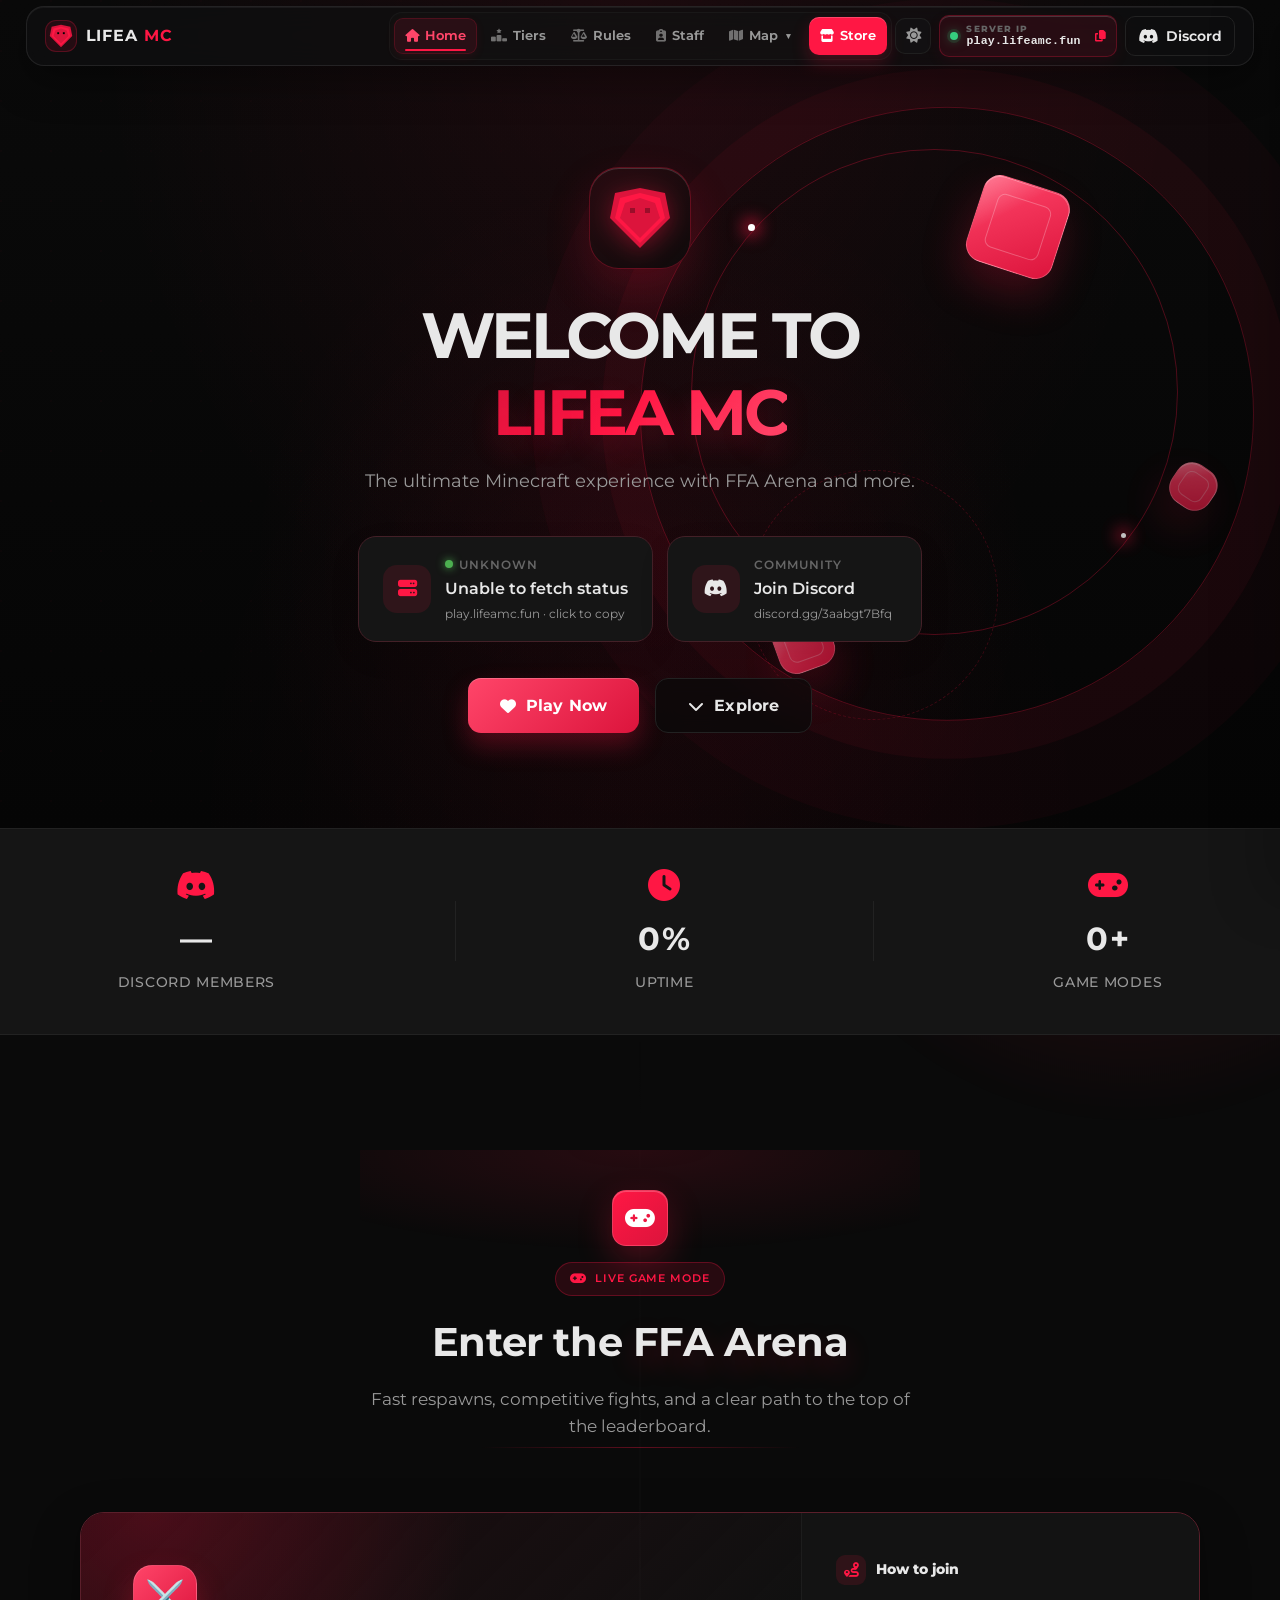
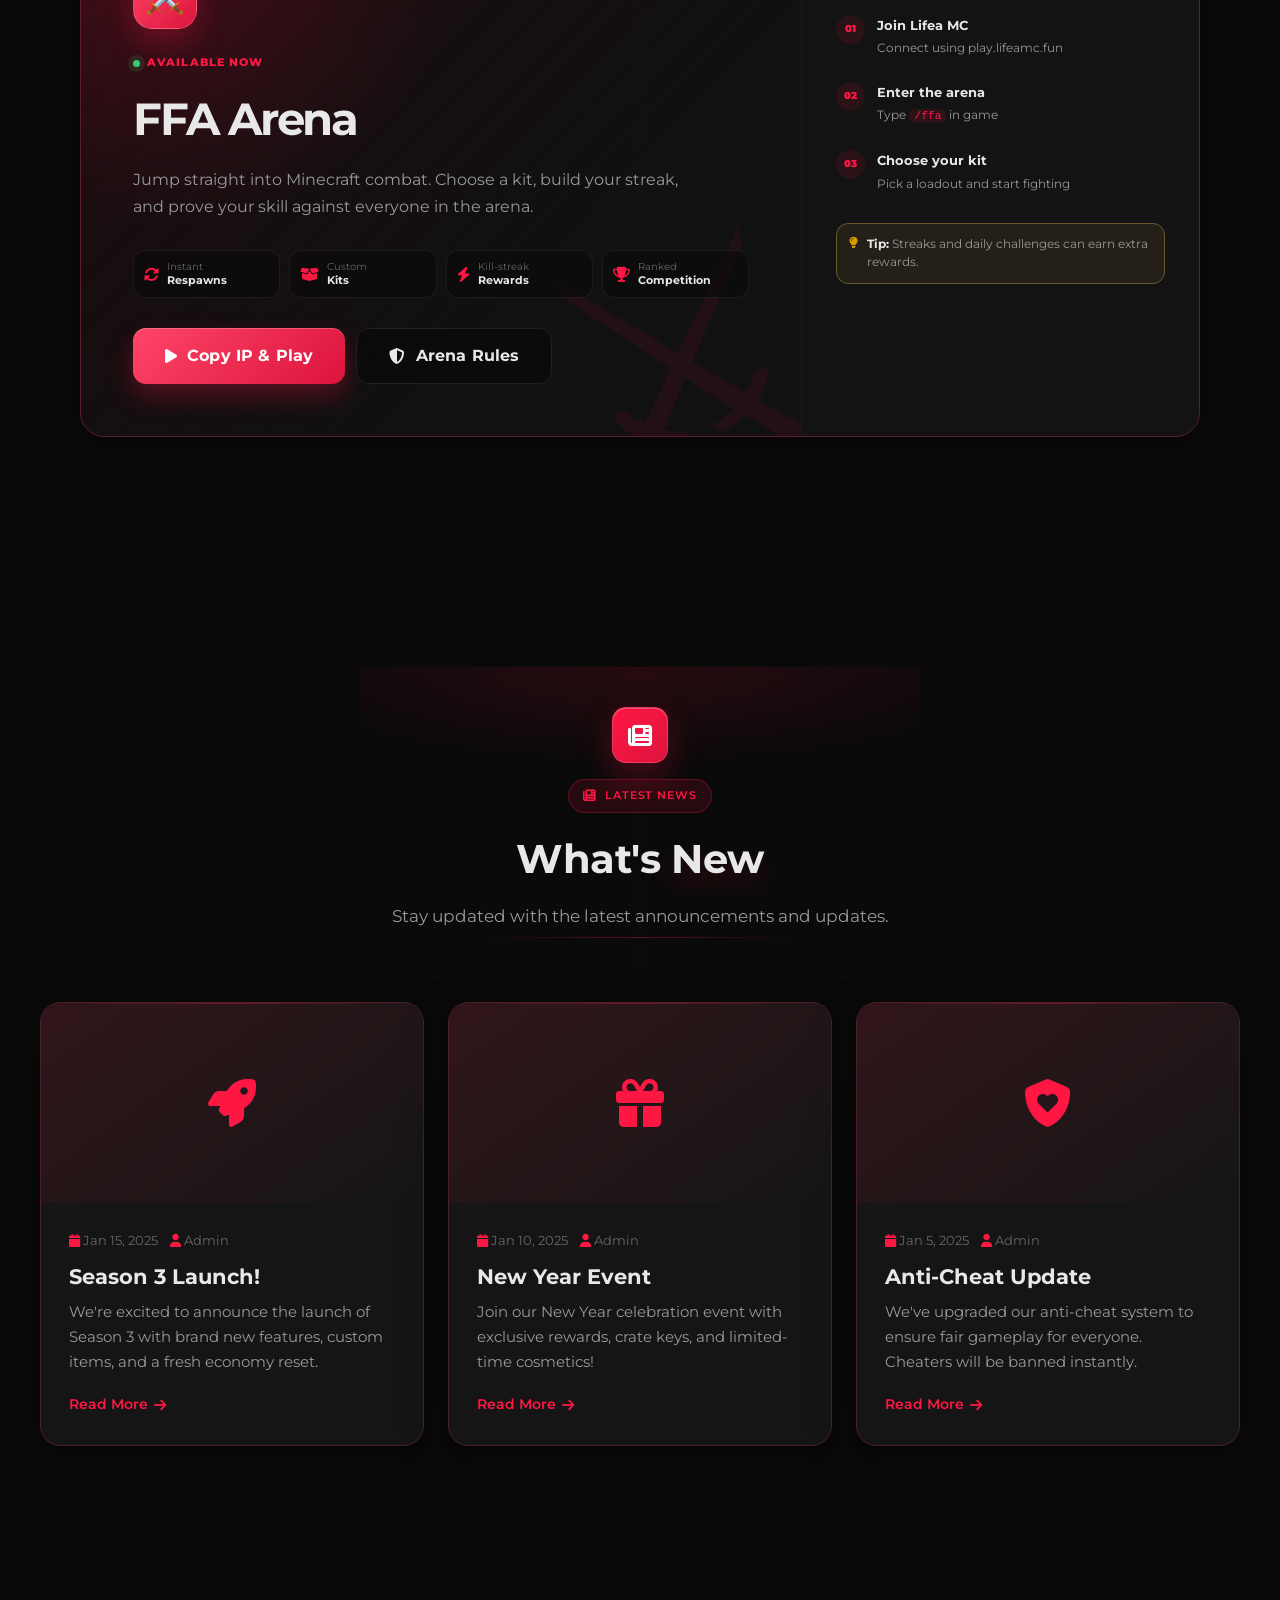
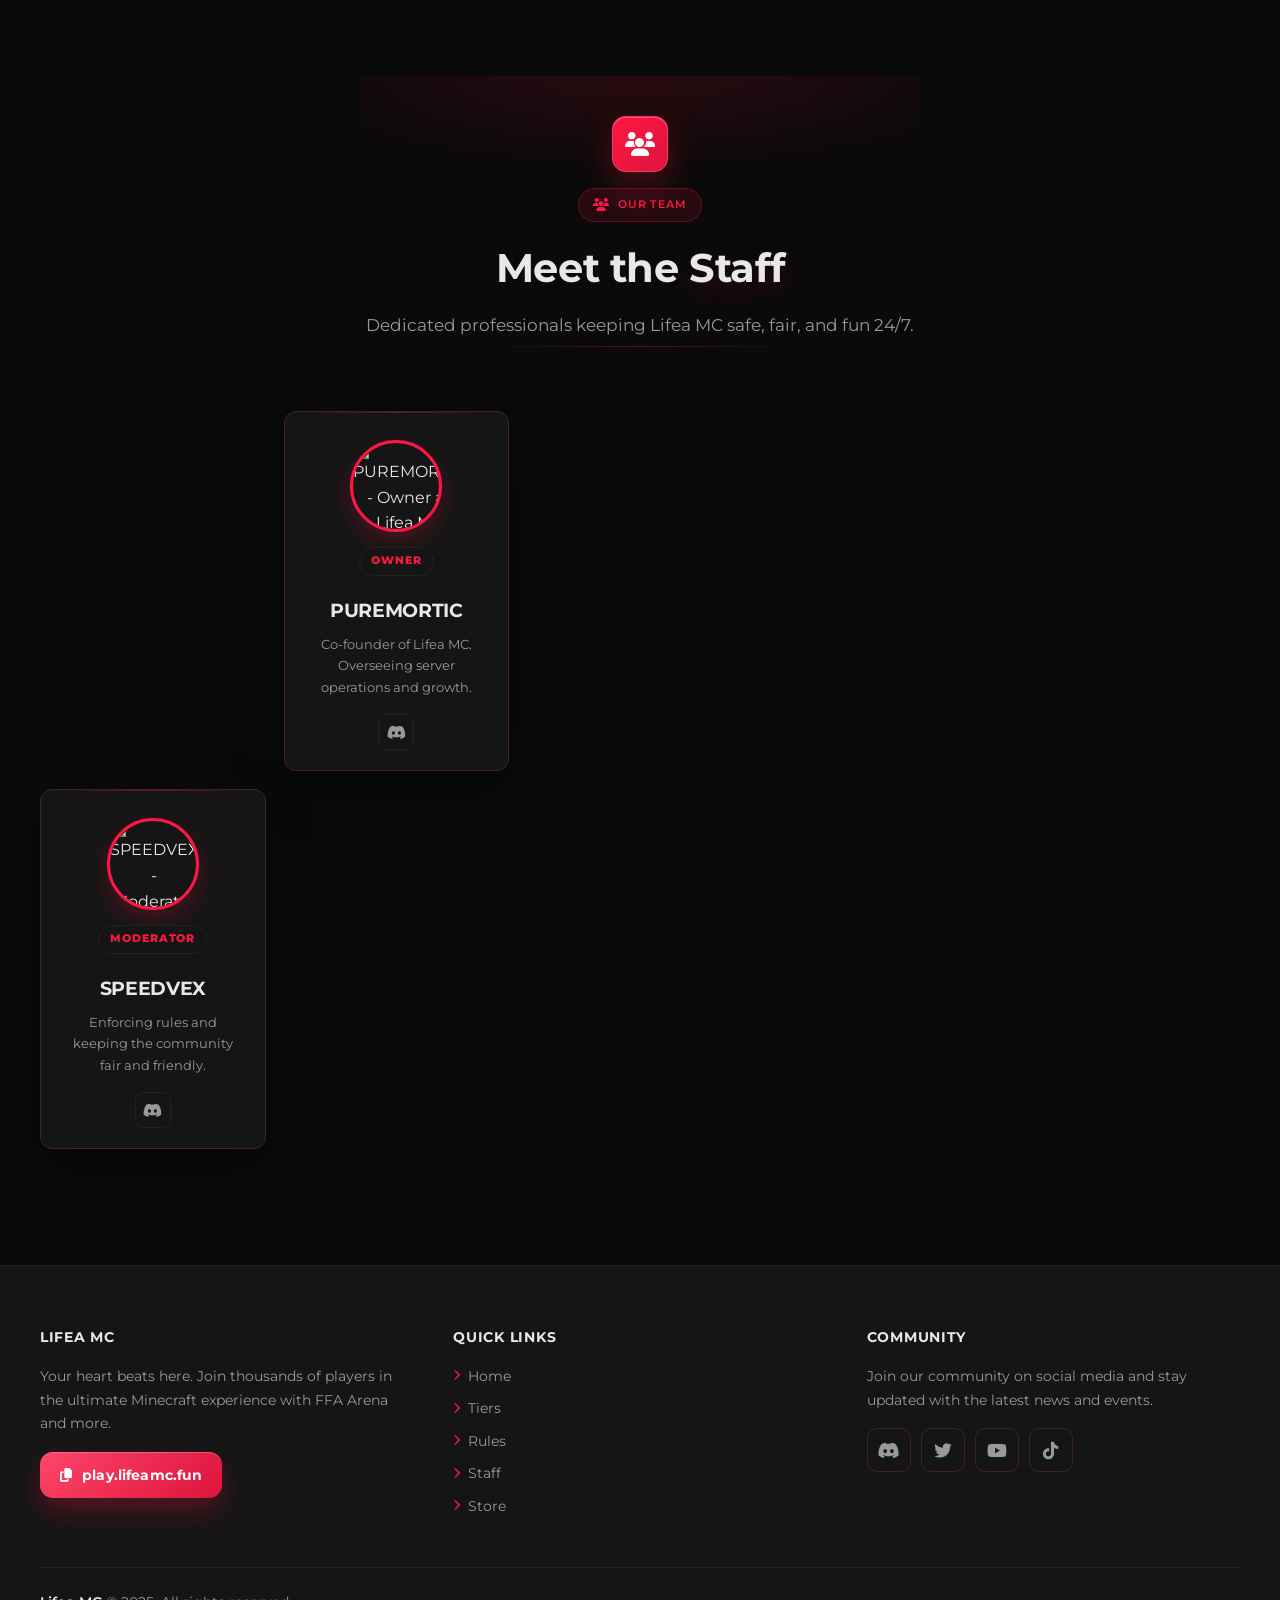
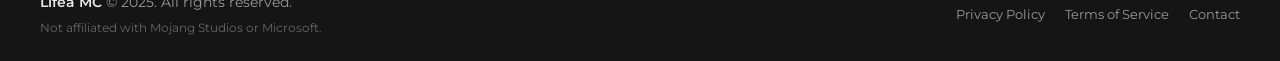
==== commit cdb5cef7: "NEW UPDATE V2" ====
--- a/index.html
+++ b/index.html
@@ -4,7 +4,7 @@
   <meta charset="UTF-8" />
   <meta name="viewport" content="width=device-width, initial-scale=1.0" />
   <title>Home • Lifea MC</title>
-  <meta name="description" content="Lifea MC – The best Minecraft server. Lifesteal, Earth SMP, FFA and more." />
+  <meta name="description" content="Lifea MC – The best Minecraft server. FFA Arena and more." />
   <meta name="theme-color" content="#ffffff" />
   <script>
     (function () {
@@ -35,8 +35,7 @@
 <body>
 
   <!-- ░░ FLOATING PARTICLES ░░ -->
-  <canvas id="heartCanvas"></canvas>
-  <!-- ░░ MINECRAFT BLOCKS ░░ -->
+  <div id="bgParticles" aria-hidden="true"></div>
   <canvas id="mcCanvas"></canvas>
 
   <!-- ░░ LOADER ░░ -->
@@ -68,19 +67,35 @@
       </a>
 
       <ul class="nav-links" id="navLinks">
-        <li><a href="index.html" class="nav-link active"><i class="fa-solid fa-house"></i> Home</a></li>
-        <li><a href="pages/vote.html" class="nav-link"><i class="fa-solid fa-check-to-slot"></i> Vote</a></li>
-        <li><a href="pages/rules.html" class="nav-link"><i class="fa-solid fa-scale-balanced"></i> Rules</a></li>
-        <li><a href="pages/staff.html" class="nav-link"><i class="fa-solid fa-clipboard-user"></i> Staff</a></li>
-        <li><a href="#" class="nav-link" target="_blank"><i class="fa-solid fa-map"></i> Map</a></li>
-        <li><a href="pages/store.html" class="nav-link store-link"><i class="fa-solid fa-store"></i> Store</a></li>
+        <li class="nav-item"><a href="index.html" class="nav-link active"><i class="fa-solid fa-house"></i> Home</a></li>
+        <li class="nav-item"><a href="pages/vote.html" class="nav-link"><i class="fa-solid fa-ranking-star"></i> Tiers</a></li>
+        <li class="nav-item"><a href="pages/rules.html" class="nav-link"><i class="fa-solid fa-scale-balanced"></i> Rules</a></li>
+        <li class="nav-item"><a href="pages/staff.html" class="nav-link"><i class="fa-solid fa-clipboard-user"></i> Staff</a></li>
+        <li class="nav-item">
+          <button type="button" class="nav-link nav-dropdown-trigger" aria-expanded="false" aria-haspopup="true">
+            <i class="fa-solid fa-map"></i> Map
+            <span class="dropdown-arrow">▾</span>
+          </button>
+          <div class="dropdown-menu">
+            <div class="dropdown-label">World Maps</div>
+            <a href="#"><i class="fa-solid fa-crosshairs"></i> FFA Arena Map</a>
+            <div class="dropdown-divider"></div>
+            <a href="#"><i class="fa-solid fa-info-circle"></i> About Maps</a>
+          </div>
+        </li>
+        <li class="nav-item"><a href="pages/store.html" class="nav-link store-link"><i class="fa-solid fa-store"></i> Store</a></li>
       </ul>
 
       <div class="nav-right">
         <button class="theme-toggle" id="themeToggle" aria-label="Toggle theme">
           <i class="fa-solid fa-moon"></i>
         </button>
-        <a href="#" class="btn-discord" target="_blank">
+        <button class="btn-ip-copy" onclick="copyIP()" title="Click to copy server IP">
+          <span class="ip-status" aria-hidden="true"></span>
+          <span class="ip-copy-details"><span class="ip-label">Server IP</span><span class="ip-text">play.lifeamc.fun</span></span>
+          <i class="fa-solid fa-copy" aria-hidden="true"></i>
+        </button>
+        <a href="https://discord.gg/3aabgt7Bfq" class="btn-discord" target="_blank">
           <i class="fa-brands fa-discord"></i> Discord
         </a>
         <button class="hamburger" id="hamburger" aria-label="Menu">
@@ -102,19 +117,49 @@
         </svg> Lifea MC</span>
       <button class="drawer-close" id="drawerClose"><i class="fa-solid fa-xmark"></i></button>
     </div>
-    <ul>
-      <li><a href="index.html"><i class="fa-solid fa-house"></i> Home</a></li>
-      <li><a href="pages/vote.html"><i class="fa-solid fa-check-to-slot"></i> Vote</a></li>
-      <li><a href="pages/rules.html"><i class="fa-solid fa-scale-balanced"></i> Rules</a></li>
-      <li><a href="pages/staff.html"><i class="fa-solid fa-clipboard-user"></i> Staff</a></li>
-      <li><a href="#"><i class="fa-solid fa-map"></i> Map</a></li>
-      <li><a href="pages/store.html"><i class="fa-solid fa-store"></i> Store</a></li>
-      <li><a href="#" target="_blank"><i class="fa-brands fa-discord"></i> Discord</a></li>
-    </ul>
+    <div class="drawer-content">
+      <button class="drawer-ip-btn" onclick="copyIP()">
+        <i class="fa-solid fa-copy"></i> play.lifeamc.fun
+      </button>
+      <div class="drawer-divider"></div>
+      <div class="drawer-section">
+        <div class="drawer-section-title">Navigation</div>
+        <ul>
+          <li><a href="index.html"><i class="fa-solid fa-house"></i> Home</a></li>
+          <li><a href="pages/vote.html"><i class="fa-solid fa-ranking-star"></i> Tiers</a></li>
+          <li><a href="pages/rules.html"><i class="fa-solid fa-scale-balanced"></i> Rules</a></li>
+          <li><a href="pages/staff.html"><i class="fa-solid fa-clipboard-user"></i> Staff</a></li>
+          <li><a href="pages/store.html"><i class="fa-solid fa-store"></i> Store</a></li>
+        </ul>
+      </div>
+      <div class="drawer-divider"></div>
+      <div class="drawer-section">
+        <div class="drawer-section-title">Maps</div>
+        <ul>
+          <li><a href="#"><i class="fa-solid fa-crosshairs"></i> FFA Arena Map</a></li>
+        </ul>
+      </div>
+      <div class="drawer-divider"></div>
+      <div class="drawer-section">
+        <div class="drawer-section-title">Community</div>
+        <ul>
+          <li><a href="https://discord.gg/3aabgt7Bfq" target="_blank"><i class="fa-brands fa-discord"></i> Discord</a></li>
+        </ul>
+      </div>
+    </div>
   </aside>
 
   <!-- ░░ HERO ░░ -->
   <section class="hero" id="hero">
+    <div class="hero-visual" aria-hidden="true">
+      <span class="hero-orbit hero-orbit-one"></span>
+      <span class="hero-orbit hero-orbit-two"></span>
+      <span class="hero-block hero-block-one"></span>
+      <span class="hero-block hero-block-two"></span>
+      <span class="hero-block hero-block-three"></span>
+      <span class="hero-spark hero-spark-one"></span>
+      <span class="hero-spark hero-spark-two"></span>
+    </div>
     <div class="hero-content">
 
       <!-- Hardcore Heart Icon -->
@@ -132,7 +177,7 @@
          WELCOME TO <br />
         <span class="gradient-text">LIFEA MC</span>
       </h1>
-      <p class="hero-subtitle">The ultimate Minecraft experience with Lifesteal, Earth SMP, FFA and more.</p>
+      <p class="hero-subtitle">The ultimate Minecraft experience with FFA Arena and more.</p>
 
       <div class="hero-status-row">
         <!-- Server Status -->
@@ -144,16 +189,16 @@
               <span id="statusLabel">Checking…</span>
             </span>
             <span class="pill-main" id="playerCount">— players online</span>
-            <span class="pill-sub">play.lifeamc.net · click to copy</span>
+            <span class="pill-sub">play.lifeamc.fun · click to copy</span>
           </div>
         </div>
         <!-- Discord -->
-        <a href="#" target="_blank" class="status-pill discord-pill">
+        <a href="https://discord.gg/3aabgt7Bfq" target="_blank" class="status-pill discord-pill">
           <div class="pill-icon"><i class="fa-brands fa-discord"></i></div>
           <div class="pill-info">
             <span class="pill-top">Community</span>
             <span class="pill-main">Join Discord</span>
-            <span class="pill-sub">discord.gg/lifeamc</span>
+            <span class="pill-sub">discord.gg/3aabgt7Bfq</span>
           </div>
         </a>
       </div>
@@ -174,15 +219,9 @@
   <div class="stats-bar">
     <div class="stats-inner">
       <div class="stat-item">
-        <i class="fa-solid fa-users"></i>
-        <div><span class="stat-num" data-target="12000">0</span><span>+</span></div>
-        <div class="stat-label">Total Players</div>
-      </div>
-      <div class="stat-divider"></div>
-      <div class="stat-item">
-        <i class="fa-solid fa-heart"></i>
-        <div><span class="stat-num" data-target="340000">0</span><span>+</span></div>
-        <div class="stat-label">Hearts Stolen</div>
+        <i class="fa-brands fa-discord"></i>
+        <div><span class="stat-num discord-members" id="discordMemberCount">—</span></div>
+        <div class="stat-label">Discord Members</div>
       </div>
       <div class="stat-divider"></div>
       <div class="stat-item">
@@ -192,8 +231,8 @@
       </div>
       <div class="stat-divider"></div>
       <div class="stat-item">
-        <i class="fa-solid fa-star"></i>
-        <div><span class="stat-num" data-target="3">0</span><span>+</span></div>
+        <i class="fa-solid fa-gamepad"></i>
+        <div><span class="stat-num" data-target="1">0</span><span>+</span></div>
         <div class="stat-label">Game Modes</div>
       </div>
     </div>
@@ -203,218 +242,38 @@
   <section class="section" id="gamemodes">
     <div class="section-header">
       <div class="section-header-icon"><i class="fa-solid fa-gamepad"></i></div>
-      <div class="section-badge"><i class="fa-solid fa-gamepad"></i> Game Modes</div>
-      <h2 class="section-title">Choose Your <span class="gradient-text">Adventure</span></h2>
-      <p class="section-subtitle">Select your favorite game mode and start playing</p>
-    </div>
-
-    <div class="store-container">
-      
-      <!-- Game Mode Tabs -->
-      <div class="store-tabs">
-        <button class="store-tab active" data-category="lifesteal">
-          <i class="fa-solid fa-heart-pulse"></i> Lifesteal
-        </button>
-        <button class="store-tab" data-category="earthsmp">
-          <i class="fa-solid fa-earth-americas"></i> Earth SMP
-        </button>
-        <button class="store-tab" data-category="ffa">
-          <span class="ffa-icon" aria-hidden="true">⚔️</span> FFA Arena
-        </button>
-      </div>
-
-      <!-- LIFESTEAL CATEGORY -->
-      <div class="store-category active" id="lifesteal">
-        <div class="gamemode-detail-header">
-          <div class="gamemode-detail-icon">
-            <i class="fa-solid fa-heart-pulse"></i>
-          </div>
-          <div>
-            <h3 class="gamemode-detail-title">Lifesteal SMP</h3>
-            <p class="gamemode-detail-subtitle">Steal hearts from your enemies and grow stronger</p>
-          </div>
-        </div>
-        
-        <div class="gamemode-detail-content">
-          <div class="gamemode-detail-section">
-            <h4><i class="fa-solid fa-star"></i> Features</h4>
-            <ul class="gamemode-detail-list">
-              <li><i class="fa-solid fa-check"></i> Steal hearts on kill - gain health from defeating enemies</li>
-              <li><i class="fa-solid fa-check"></i> Custom enchantments - unique powerful enchants</li>
-              <li><i class="fa-solid fa-check"></i> Economy & trading - player-driven marketplace</li>
-              <li><i class="fa-solid fa-check"></i> Clans & alliances - team up with friends</li>
-              <li><i class="fa-solid fa-check"></i> Custom items - exclusive weapons and armor</li>
-              <li><i class="fa-solid fa-check"></i> PvP zones - designated combat areas</li>
-            </ul>
-          </div>
-
-          <div class="gamemode-detail-section">
-            <h4><i class="fa-solid fa-info-circle"></i> How to Play</h4>
-            <p>Join the server and type <code>/lifesteal</code> to enter the Lifesteal world. Start with 10 hearts and fight other players to steal their hearts. Lose all your hearts and you'll be temporarily banned until you can craft a heart or receive one from another player!</p>
-          </div>
-
-          <div class="gamemode-detail-section">
-            <h4><i class="fa-solid fa-trophy"></i> Leaderboards</h4>
-            <div class="leaderboard-mini">
-              <div class="leaderboard-item">
-                <span class="rank">#1</span>
-                <img src="https://cravatar.eu/helmavatar/Notch/32.png" alt="Player">
-                <span class="name">HeartMaster</span>
-                <span class="votes">20 Hearts</span>
-              </div>
-              <div class="leaderboard-item">
-                <span class="rank">#2</span>
-                <img src="https://cravatar.eu/helmavatar/jeb_/32.png" alt="Player">
-                <span class="name">PulseKing</span>
-                <span class="votes">18 Hearts</span>
-              </div>
-              <div class="leaderboard-item">
-                <span class="rank">#3</span>
-                <img src="https://cravatar.eu/helmavatar/Dinnerbone/32.png" alt="Player">
-                <span class="name">BeatWarrior</span>
-                <span class="votes">16 Hearts</span>
-              </div>
-            </div>
-          </div>
-
-          <div class="gamemode-detail-actions">
-            <button class="btn-primary" onclick="copyIP()">
-              <i class="fa-solid fa-play"></i> Play Lifesteal Now
-            </button>
-            <a href="#" class="btn-ghost">
-              <i class="fa-solid fa-book"></i> View Guide
-            </a>
-          </div>
-        </div>
-      </div>
-
-      <!-- EARTH SMP CATEGORY -->
-      <div class="store-category" id="earthsmp">
-        <div class="gamemode-detail-header">
-          <div class="gamemode-detail-icon">
-            <i class="fa-solid fa-earth-americas"></i>
-          </div>
-          <div>
-            <h3 class="gamemode-detail-title">Earth SMP</h3>
-            <p class="gamemode-detail-subtitle">Build your nation on a real-world map</p>
-          </div>
-        </div>
-        
-        <div class="gamemode-detail-content">
-          <div class="gamemode-detail-section">
-            <h4><i class="fa-solid fa-star"></i> Features</h4>
-            <ul class="gamemode-detail-list">
-              <li><i class="fa-solid fa-check"></i> Real-world map - 1:1000 scale Earth terrain</li>
-              <li><i class="fa-solid fa-check"></i> Nation system - create and manage your own country</li>
-              <li><i class="fa-solid fa-check"></i> Territory wars - conquer land and expand your empire</li>
-              <li><i class="fa-solid fa-check"></i> Diplomacy & trade - form alliances and trade routes</li>
-              <li><i class="fa-solid fa-check"></i> Custom resources - unique ores per continent</li>
-              <li><i class="fa-solid fa-check"></i> World events - server-wide challenges</li>
-            </ul>
-          </div>
-
-          <div class="gamemode-detail-section">
-            <h4><i class="fa-solid fa-info-circle"></i> How to Play</h4>
-            <p>Join the server and type <code>/earthsmp</code> to teleport to Earth. Choose your starting location, claim territory, and build your nation. Form alliances with other nations or wage war to expand your borders!</p>
-          </div>
-
-          <div class="gamemode-detail-section">
-            <h4><i class="fa-solid fa-flag"></i> Top Nations</h4>
-            <div class="leaderboard-mini">
-              <div class="leaderboard-item">
-                <span class="rank">#1</span>
-                <span class="name">🇺🇸 United States</span>
-                <span class="votes">1,250 Claims</span>
-              </div>
-              <div class="leaderboard-item">
-                <span class="rank">#2</span>
-                <span class="name">🇨🇳 China</span>
-                <span class="votes">1,100 Claims</span>
-              </div>
-              <div class="leaderboard-item">
-                <span class="rank">#3</span>
-                <span class="name">🇷🇺 Russia</span>
-                <span class="votes">980 Claims</span>
-              </div>
-            </div>
-          </div>
-
-          <div class="gamemode-detail-actions">
-            <button class="btn-primary" onclick="copyIP()">
-              <i class="fa-solid fa-play"></i> Play Earth SMP Now
-            </button>
-            <a href="#" class="btn-ghost">
-              <i class="fa-solid fa-map"></i> View Map
-            </a>
-          </div>
-        </div>
-      </div>
-
-      <!-- FFA CATEGORY -->
-      <div class="store-category" id="ffa">
-        <div class="gamemode-detail-header">
-          <div class="gamemode-detail-icon">
-            <span class="ffa-icon" aria-hidden="true">⚔️</span>
-          </div>
-          <div>
-            <h3 class="gamemode-detail-title">FFA Arena</h3>
-            <p class="gamemode-detail-subtitle">Free-for-all combat arena</p>
-          </div>
-        </div>
-        
-        <div class="gamemode-detail-content">
-          <div class="gamemode-detail-section">
-            <h4><i class="fa-solid fa-star"></i> Features</h4>
-            <ul class="gamemode-detail-list">
-              <li><i class="fa-solid fa-check"></i> Instant respawn - get back into action immediately</li>
-              <li><i class="fa-solid fa-check"></i> Custom kits - choose from 10+ unique loadouts</li>
-              <li><i class="fa-solid fa-check"></i> Kill streaks - earn rewards for consecutive kills</li>
-              <li><i class="fa-solid fa-check"></i> Ranked leaderboards - compete for the top spot</li>
-              <li><i class="fa-solid fa-check"></i> Daily challenges - complete tasks for rewards</li>
-              <li><i class="fa-solid fa-check"></i> Multiple arenas - different maps and themes</li>
-            </ul>
-          </div>
-
-          <div class="gamemode-detail-section">
-            <h4><i class="fa-solid fa-info-circle"></i> How to Play</h4>
-            <p>Join the server and type <code>/ffa</code> to enter the arena. Select your kit and start fighting! Earn points for kills and climb the leaderboard. Complete daily challenges to unlock exclusive rewards!</p>
-          </div>
-
-          <div class="gamemode-detail-section">
-            <h4><i class="fa-solid fa-trophy"></i> Top Players</h4>
-            <div class="leaderboard-mini">
-              <div class="leaderboard-item">
-                <span class="rank">#1</span>
-                <img src="https://cravatar.eu/helmavatar/Dream/32.png" alt="Player">
-                <span class="name">SwordMaster</span>
-                <span class="votes">2,450 Kills</span>
-              </div>
-              <div class="leaderboard-item">
-                <span class="rank">#2</span>
-                <img src="https://cravatar.eu/helmavatar/Technoblade/32.png" alt="Player">
-                <span class="name">PvPGod</span>
-                <span class="votes">2,200 Kills</span>
-              </div>
-              <div class="leaderboard-item">
-                <span class="rank">#3</span>
-                <img src="https://cravatar.eu/helmavatar/Sapnap/32.png" alt="Player">
-                <span class="name">ArenaKing</span>
-                <span class="votes">1,980 Kills</span>
-              </div>
-            </div>
-          </div>
-
-          <div class="gamemode-detail-actions">
-            <button class="btn-primary" onclick="copyIP()">
-              <i class="fa-solid fa-play"></i> Play FFA Now
-            </button>
-            <a href="#" class="btn-ghost">
-              <i class="fa-solid fa-list"></i> View Kits
-            </a>
-          </div>
-        </div>
-      </div>
-
+      <div class="section-badge"><i class="fa-solid fa-gamepad"></i> Live game mode</div>
+      <h2 class="section-title">Enter the <span class="gradient-text">FFA Arena</span></h2>
+      <p class="section-subtitle">Fast respawns, competitive fights, and a clear path to the top of the leaderboard.</p>
+    </div>
+
+    <div class="adventure-showcase">
+      <div class="adventure-main">
+        <div class="adventure-icon" aria-hidden="true">⚔️</div>
+        <div class="adventure-live"><span></span> Available now</div>
+        <h3>FFA Arena</h3>
+        <p>Jump straight into Minecraft combat. Choose a kit, build your streak, and prove your skill against everyone in the arena.</p>
+        <div class="adventure-feature-grid">
+          <div><i class="fa-solid fa-rotate"></i><span>Instant<br><strong>Respawns</strong></span></div>
+          <div><i class="fa-solid fa-box-open"></i><span>Custom<br><strong>Kits</strong></span></div>
+          <div><i class="fa-solid fa-bolt"></i><span>Kill-streak<br><strong>Rewards</strong></span></div>
+          <div><i class="fa-solid fa-trophy"></i><span>Ranked<br><strong>Competition</strong></span></div>
+        </div>
+        <div class="adventure-actions">
+          <button class="btn-primary" onclick="copyIP()"><i class="fa-solid fa-play"></i> Copy IP &amp; Play</button>
+          <a href="pages/rules.html" class="btn-ghost"><i class="fa-solid fa-shield-halved"></i> Arena Rules</a>
+        </div>
+      </div>
+
+      <aside class="adventure-guide" aria-label="How to join FFA">
+        <div class="adventure-guide-heading"><i class="fa-solid fa-route"></i><span>How to join</span></div>
+        <ol class="adventure-steps">
+          <li><span>01</span><div><strong>Join Lifea MC</strong><small>Connect using play.lifeamc.fun</small></div></li>
+          <li><span>02</span><div><strong>Enter the arena</strong><small>Type <code>/ffa</code> in game</small></div></li>
+          <li><span>03</span><div><strong>Choose your kit</strong><small>Pick a loadout and start fighting</small></div></li>
+        </ol>
+        <div class="adventure-tip"><i class="fa-solid fa-lightbulb"></i><span><strong>Tip:</strong> Streaks and daily challenges can earn extra rewards.</span></div>
+      </aside>
     </div>
   </section>
 
@@ -496,53 +355,126 @@
       <!-- Owner -->
       <div class="staff-card">
         <div class="staff-avatar">
-          <img src="https://cravatar.eu/helmavatar/Notch/100.png" alt="Owner">
+          <img src="https://cravatar.eu/helmavatar/SHENZO/100.png" alt="SHENZO - Owner at Lifea MC" loading="lazy" decoding="async">
         </div>
         <div class="staff-role">Owner</div>
-        <h3 class="staff-name">LifeaOwner</h3>
-        <p class="staff-bio">Founder and lead developer. Building the best Minecraft experience.</p>
-        <div class="staff-socials">
-          <a href="#" class="staff-social-link" title="Discord"><i class="fa-brands fa-discord"></i></a>
-          <a href="#" class="staff-social-link" title="Twitter"><i class="fa-brands fa-twitter"></i></a>
-        </div>
-      </div>
-
-      <!-- Admin -->
-      <div class="staff-card">
-        <div class="staff-avatar">
-          <img src="https://cravatar.eu/helmavatar/jeb_/100.png" alt="Admin">
-        </div>
-        <div class="staff-role">Admin</div>
-        <h3 class="staff-name">HeartKeeper</h3>
-        <p class="staff-bio">Server administrator. Handles technical issues and player support.</p>
-        <div class="staff-socials">
-          <a href="#" class="staff-social-link" title="Discord"><i class="fa-brands fa-discord"></i></a>
-        </div>
-      </div>
-
-      <!-- Moderator -->
-      <div class="staff-card">
-        <div class="staff-avatar">
-          <img src="https://cravatar.eu/helmavatar/Dinnerbone/100.png" alt="Moderator">
+        <h3 class="staff-name">SHENZO</h3>
+        <p class="staff-bio">Co-founder of Lifea MC. Building the best PvP experience.</p>
+        <div class="staff-socials">
+          <a href="https://discord.gg/3aabgt7Bfq" class="staff-social-link" title="Discord" target="_blank"><i class="fa-brands fa-discord"></i></a>
+        </div>
+      </div>
+
+      <!-- Owner -->
+      <div class="staff-card">
+        <div class="staff-avatar">
+          <img src="https://cravatar.eu/helmavatar/PUREMORTIC/100.png" alt="PUREMORTIC - Owner at Lifea MC" loading="lazy" decoding="async">
+        </div>
+        <div class="staff-role">Owner</div>
+        <h3 class="staff-name">PUREMORTIC</h3>
+        <p class="staff-bio">Co-founder of Lifea MC. Overseeing server operations and growth.</p>
+        <div class="staff-socials">
+          <a href="https://discord.gg/3aabgt7Bfq" class="staff-social-link" title="Discord" target="_blank"><i class="fa-brands fa-discord"></i></a>
+        </div>
+      </div>
+
+      <!-- Manager -->
+      <div class="staff-card">
+        <div class="staff-avatar">
+          <img src="https://cravatar.eu/helmavatar/KURAMIL/100.png" alt="KURAMIL - Manager at Lifea MC" loading="lazy" decoding="async">
+        </div>
+        <div class="staff-role">Manager</div>
+        <h3 class="staff-name">KURAMIL</h3>
+        <p class="staff-bio">Managing the team and keeping everything running smoothly.</p>
+        <div class="staff-socials">
+          <a href="https://discord.gg/3aabgt7Bfq" class="staff-social-link" title="Discord" target="_blank"><i class="fa-brands fa-discord"></i></a>
+        </div>
+      </div>
+
+      <!-- Developer -->
+      <div class="staff-card">
+        <div class="staff-avatar">
+          <img src="https://cravatar.eu/helmavatar/CRAVE/100.png" alt="CRAVE - Developer at Lifea MC" loading="lazy" decoding="async">
+        </div>
+        <div class="staff-role">Developer</div>
+        <h3 class="staff-name">CRAVE</h3>
+        <p class="staff-bio">Building and maintaining the server infrastructure and plugins.</p>
+        <div class="staff-socials">
+          <a href="https://discord.gg/3aabgt7Bfq" class="staff-social-link" title="Discord" target="_blank"><i class="fa-brands fa-discord"></i></a>
+        </div>
+      </div>
+
+      <!-- Moderators -->
+      <div class="staff-card">
+        <div class="staff-avatar">
+          <img src="https://cravatar.eu/helmavatar/NOID/100.png" alt="NOID - Moderator at Lifea MC" loading="lazy" decoding="async">
         </div>
         <div class="staff-role">Moderator</div>
-        <h3 class="staff-name">PulseGuard</h3>
-        <p class="staff-bio">Community moderator. Enforcing rules and keeping chat friendly.</p>
-        <div class="staff-socials">
-          <a href="#" class="staff-social-link" title="Discord"><i class="fa-brands fa-discord"></i></a>
-        </div>
-      </div>
-
-      <!-- Helper -->
-      <div class="staff-card">
-        <div class="staff-avatar">
-          <img src="https://cravatar.eu/helmavatar/Grumm/100.png" alt="Helper">
+        <h3 class="staff-name">NOID</h3>
+        <p class="staff-bio">Enforcing rules and keeping the community fair and friendly.</p>
+        <div class="staff-socials">
+          <a href="https://discord.gg/3aabgt7Bfq" class="staff-social-link" title="Discord" target="_blank"><i class="fa-brands fa-discord"></i></a>
+        </div>
+      </div>
+
+      <div class="staff-card">
+        <div class="staff-avatar">
+          <img src="https://cravatar.eu/helmavatar/SPEEDVEX/100.png" alt="SPEEDVEX - Moderator at Lifea MC" loading="lazy" decoding="async">
+        </div>
+        <div class="staff-role">Moderator</div>
+        <h3 class="staff-name">SPEEDVEX</h3>
+        <p class="staff-bio">Enforcing rules and keeping the community fair and friendly.</p>
+        <div class="staff-socials">
+          <a href="https://discord.gg/3aabgt7Bfq" class="staff-social-link" title="Discord" target="_blank"><i class="fa-brands fa-discord"></i></a>
+        </div>
+      </div>
+
+      <!-- Helpers -->
+      <div class="staff-card">
+        <div class="staff-avatar">
+          <img src="https://cravatar.eu/helmavatar/NYX/100.png" alt="NYX - Helper at Lifea MC" loading="lazy" decoding="async">
         </div>
         <div class="staff-role">Helper</div>
-        <h3 class="staff-name">BeatHelper</h3>
+        <h3 class="staff-name">NYX</h3>
         <p class="staff-bio">Helping new players get started and answering questions.</p>
         <div class="staff-socials">
-          <a href="#" class="staff-social-link" title="Discord"><i class="fa-brands fa-discord"></i></a>
+          <a href="https://discord.gg/3aabgt7Bfq" class="staff-social-link" title="Discord" target="_blank"><i class="fa-brands fa-discord"></i></a>
+        </div>
+      </div>
+
+      <div class="staff-card">
+        <div class="staff-avatar">
+          <img src="https://cravatar.eu/helmavatar/AUN/100.png" alt="AUN - Helper at Lifea MC" loading="lazy" decoding="async">
+        </div>
+        <div class="staff-role">Helper</div>
+        <h3 class="staff-name">AUN</h3>
+        <p class="staff-bio">Helping new players get started and answering questions.</p>
+        <div class="staff-socials">
+          <a href="https://discord.gg/3aabgt7Bfq" class="staff-social-link" title="Discord" target="_blank"><i class="fa-brands fa-discord"></i></a>
+        </div>
+      </div>
+
+      <div class="staff-card">
+        <div class="staff-avatar">
+          <img src="https://cravatar.eu/helmavatar/PIXEL/100.png" alt="PIXEL PANGEY - Helper at Lifea MC" loading="lazy" decoding="async">
+        </div>
+        <div class="staff-role">Helper</div>
+        <h3 class="staff-name">PIXEL PANGEY</h3>
+        <p class="staff-bio">Helping new players get started and answering questions.</p>
+        <div class="staff-socials">
+          <a href="https://discord.gg/3aabgt7Bfq" class="staff-social-link" title="Discord" target="_blank"><i class="fa-brands fa-discord"></i></a>
+        </div>
+      </div>
+
+      <div class="staff-card">
+        <div class="staff-avatar">
+          <img src="https://cravatar.eu/helmavatar/REMAN/100.png" alt="REMAN COMMIE - Helper at Lifea MC" loading="lazy" decoding="async">
+        </div>
+        <div class="staff-role">Helper</div>
+        <h3 class="staff-name">REMAN COMMIE</h3>
+        <p class="staff-bio">Helping new players get started and answering questions.</p>
+        <div class="staff-socials">
+          <a href="https://discord.gg/3aabgt7Bfq" class="staff-social-link" title="Discord" target="_blank"><i class="fa-brands fa-discord"></i></a>
         </div>
       </div>
 
@@ -556,9 +488,9 @@
       <!-- About -->
       <div class="footer-col">
         <h4>Lifea MC</h4>
-        <p>Your heart beats here. Join thousands of players in the ultimate Minecraft experience with Lifesteal, Earth SMP, FFA and more.</p>
+        <p>Your heart beats here. Join thousands of players in the ultimate Minecraft experience with FFA Arena and more.</p>
         <button class="btn-primary" onclick="copyIP()" style="font-size: 0.85rem; padding: 10px 20px;">
-          <i class="fa-solid fa-copy"></i> play.lifeamc.net
+          <i class="fa-solid fa-copy"></i> play.lifeamc.fun
         </button>
       </div>
 
@@ -567,7 +499,7 @@
         <h4>Quick Links</h4>
         <ul class="footer-links">
           <li><a href="index.html"><i class="fa-solid fa-chevron-right"></i> Home</a></li>
-          <li><a href="pages/vote.html"><i class="fa-solid fa-chevron-right"></i> Vote</a></li>
+          <li><a href="pages/vote.html"><i class="fa-solid fa-chevron-right"></i> Tiers</a></li>
           <li><a href="pages/rules.html"><i class="fa-solid fa-chevron-right"></i> Rules</a></li>
           <li><a href="pages/staff.html"><i class="fa-solid fa-chevron-right"></i> Staff</a></li>
           <li><a href="pages/store.html"><i class="fa-solid fa-chevron-right"></i> Store</a></li>
@@ -579,7 +511,7 @@
         <h4>Community</h4>
         <p>Join our community on social media and stay updated with the latest news and events.</p>
         <div class="footer-socials">
-          <a href="#" class="footer-social-btn" title="Discord" target="_blank"><i class="fa-brands fa-discord"></i></a>
+          <a href="https://discord.gg/3aabgt7Bfq" class="footer-social-btn" title="Discord" target="_blank"><i class="fa-brands fa-discord"></i></a>
           <a href="#" class="footer-social-btn" title="Twitter" target="_blank"><i class="fa-brands fa-twitter"></i></a>
           <a href="#" class="footer-social-btn" title="YouTube" target="_blank"><i class="fa-brands fa-youtube"></i></a>
           <a href="#" class="footer-social-btn" title="TikTok" target="_blank"><i class="fa-brands fa-tiktok"></i></a>
--- a/css/style.css
+++ b/css/style.css
@@ -19,8 +19,10 @@
   --border: #e0e0e0;
   --border-hover: #dc143c;
   --glow: rgba(220, 20, 60, 0.15);
-  --nav-height: 70px;
+  --nav-height: 72px;
   --transition: 0.3s cubic-bezier(0.4, 0, 0.2, 1);
+  --bounce: cubic-bezier(0.34, 1.56, 0.64, 1);
+  --smooth: cubic-bezier(0.22, 1, 0.36, 1);
 }
 
 /* ── RESET ── */
@@ -31,32 +33,44 @@
 }
 
 html {
-  scroll-behavior: smooth;
   overflow-x: hidden;
-  scroll-padding-top: 70px;
+  scroll-padding-top: 72px;
   background-color: var(--bg);
   color-scheme: light dark;
+  -webkit-overflow-scrolling: touch;
+  -ms-overflow-style: none;
+  scrollbar-width: thin;
 }
 
 html[data-theme="dark"] {
   color-scheme: dark;
 }
 
+html {
+  scroll-behavior: smooth;
+}
+
 @media (prefers-reduced-motion: no-preference) {
-  html {
-    scroll-behavior: smooth;
-  }
-  
-  * {
-    scroll-behavior: smooth;
-  }
+  html { scroll-behavior: smooth; }
+}
+@media (prefers-reduced-motion: reduce) {
+  html { scroll-behavior: auto; }
+}
+
+body {
+  -webkit-overflow-scrolling: touch;
+  overflow-scrolling: touch;
+}
+
+* {
+  -webkit-tap-highlight-color: transparent;
 }
 
 body {
   font-family: 'Montserrat', -apple-system, BlinkMacSystemFont, sans-serif;
-  background: 
-    radial-gradient(circle at 10% 20%, rgba(220, 20, 60, 0.03) 0%, transparent 40%),
-    radial-gradient(circle at 90% 80%, rgba(220, 20, 60, 0.03) 0%, transparent 40%),
+  background:
+    radial-gradient(ellipse 70% 45% at 8% 0%, rgba(220, 20, 60, 0.10), transparent 70%),
+    radial-gradient(ellipse 65% 50% at 92% 62%, rgba(220, 20, 60, 0.08), transparent 72%),
     linear-gradient(180deg, var(--bg) 0%, var(--bg2) 100%);
   background-attachment: fixed;
   color: var(--text);
@@ -76,12 +90,26 @@
   left: 0;
   width: 100%;
   height: 100%;
-  background-image: 
-    radial-gradient(circle at 1px 1px, rgba(220, 20, 60, 0.05) 1px, transparent 0);
-  background-size: 40px 40px;
+  background-image:
+    linear-gradient(rgba(220, 20, 60, 0.045) 1px, transparent 1px),
+    linear-gradient(90deg, rgba(220, 20, 60, 0.045) 1px, transparent 1px);
+  background-size: 52px 52px;
   pointer-events: none;
   z-index: 0;
-  opacity: 0.4;
+  opacity: 0.7;
+}
+
+body::after {
+  content: '';
+  position: fixed;
+  inset: auto -18vw -26vh auto;
+  width: min(62vw, 760px);
+  aspect-ratio: 1;
+  border-radius: 50%;
+  background: radial-gradient(circle, rgba(220, 20, 60, 0.12), transparent 68%);
+  filter: blur(12px);
+  pointer-events: none;
+  z-index: 0;
 }
 
 a {
@@ -98,24 +126,17 @@
   outline: none;
 }
 
-/* ── CANVAS PARTICLES ── */
+/* ── BACKGROUND ── */
+#bgParticles {
+  display: none;
+}
+
 #heartCanvas {
   display: none;
 }
 
-/* ── MINECRAFT BLOCKS CANVAS ── */
 #mcCanvas {
-  position: fixed;
-  top: 0;
-  left: 0;
-  width: 100%;
-  height: 100%;
-  pointer-events: none;
-  z-index: 2;
-  opacity: 0.45;
-}
-[data-theme="dark"] #mcCanvas {
-  opacity: 0.35;
+  display: none;
 }
 
 /* ── LOADER ── */
@@ -123,38 +144,50 @@
   display: none;
 }
 
-/* ── NAVBAR ── */
+/* ═══════════════════════════════════════════════
+   NAVBAR — Premium Glassmorphism + Dropdowns
+   ═══════════════════════════════════════════════ */
+
 #navbar {
   position: fixed;
   top: 0;
   left: 0;
   right: 0;
   height: var(--nav-height);
-  background: var(--bg);
-  border-bottom: 1px solid var(--border);
+  background: color-mix(in srgb, var(--bg) 75%, transparent);
+  backdrop-filter: blur(18px) saturate(1.2);
+  -webkit-backdrop-filter: blur(18px) saturate(1.2);
+  border-bottom: 1px solid color-mix(in srgb, var(--border) 60%, transparent);
   z-index: 1000;
-  box-shadow: 0 1px 3px rgba(0, 0, 0, 0.04);
+  box-shadow: 0 1px 3px rgba(0, 0, 0, 0.03);
   transition:
-    background 0.45s cubic-bezier(0.4, 0, 0.2, 1),
-    box-shadow 0.45s cubic-bezier(0.4, 0, 0.2, 1),
-    border-color 0.45s ease;
-}
+    background 0.6s var(--smooth),
+    box-shadow 0.6s var(--smooth),
+    border-color 0.6s var(--smooth),
+    height 0.4s var(--smooth);
+}
+
 #navbar.scrolled {
-  background: color-mix(in srgb, var(--bg) 88%, transparent);
-  backdrop-filter: blur(14px);
-  -webkit-backdrop-filter: blur(14px);
-  box-shadow: 0 4px 24px rgba(0, 0, 0, 0.06);
-}
+  background: color-mix(in srgb, var(--bg) 82%, transparent);
+  backdrop-filter: blur(22px) saturate(1.3);
+  -webkit-backdrop-filter: blur(22px) saturate(1.3);
+  box-shadow: 0 4px 32px rgba(0, 0, 0, 0.08);
+  border-bottom-color: color-mix(in srgb, var(--border) 40%, transparent);
+  height: 64px;
+}
+
 .nav-container {
-  max-width: 1200px;
+  max-width: 1280px;
   margin: 0 auto;
   height: 100%;
   padding: 0 24px;
   display: flex;
   align-items: center;
   justify-content: center;
-  gap: 48px;
-}
+  gap: 32px;
+}
+
+/* ── LOGO ── */
 .nav-logo {
   display: flex;
   align-items: center;
@@ -164,14 +197,14 @@
   color: var(--text);
   position: absolute;
   left: 24px;
-  transition: transform 0.4s cubic-bezier(0.34, 1.2, 0.64, 1);
+  text-decoration: none;
+  transition: transform 0.5s var(--bounce), opacity 0.4s ease;
 }
 .nav-logo:hover {
   color: var(--text);
-  transform: translateY(-1px);
-}
-
-/* Logo: pixel heart → smooth heart transform on hover */
+  transform: scale(1.03);
+}
+
 .nav-logo-mark {
   position: relative;
   width: 28px;
@@ -191,7 +224,7 @@
 .logo-heart--pixel .logo-layer,
 .logo-heart--pixel .logo-eye {
   transform-origin: 8px 8px;
-  transition: transform 0.35s cubic-bezier(0.34, 1.45, 0.64, 1), opacity 0.3s ease;
+  transition: transform 0.35s var(--bounce), opacity 0.3s ease;
 }
 .logo-heart--smooth {
   z-index: 1;
@@ -199,8 +232,8 @@
   transform: scale(0.45);
   filter: drop-shadow(0 0 0 transparent);
   transition:
-    opacity 0.4s cubic-bezier(0.4, 0, 0.2, 1),
-    transform 0.5s cubic-bezier(0.34, 1.55, 0.64, 1),
+    opacity 0.4s var(--smooth),
+    transform 0.5s var(--bounce),
     filter 0.4s ease;
 }
 .nav-logo:hover .logo-heart--smooth {
@@ -210,13 +243,13 @@
   animation: logoSmoothBeat 1.1s ease-in-out infinite;
 }
 .nav-logo:hover .logo-heart--pixel .logo-layer--outer {
-  animation: logoLayerOuter 0.55s cubic-bezier(0.34, 1.45, 0.64, 1) forwards;
+  animation: logoLayerOuter 0.55s var(--bounce) forwards;
 }
 .nav-logo:hover .logo-heart--pixel .logo-layer--mid {
-  animation: logoLayerMid 0.5s cubic-bezier(0.34, 1.45, 0.64, 1) 0.04s forwards;
+  animation: logoLayerMid 0.5s var(--bounce) 0.04s forwards;
 }
 .nav-logo:hover .logo-heart--pixel .logo-layer--inner {
-  animation: logoLayerInner 0.48s cubic-bezier(0.34, 1.55, 0.64, 1) 0.08s forwards;
+  animation: logoLayerInner 0.48s var(--bounce) 0.08s forwards;
 }
 .nav-logo:hover .logo-heart--pixel .logo-eye {
   animation: logoEyePop 0.28s ease forwards;
@@ -271,7 +304,7 @@
   56% { transform: scale(1); }
 }
 .nav-logo span {
-  transition: letter-spacing 0.4s cubic-bezier(0.4, 0, 0.2, 1);
+  transition: letter-spacing 0.4s var(--smooth);
 }
 .nav-logo:hover span {
   letter-spacing: 0.04em;
@@ -280,155 +313,336 @@
   color: var(--primary);
   font-weight: 700;
   display: inline-block;
-  transition: transform 0.4s cubic-bezier(0.34, 1.45, 0.64, 1), color 0.3s ease;
+  transition: transform 0.4s var(--bounce), color 0.3s ease;
 }
 .nav-logo:hover strong {
   transform: scale(1.06);
 }
+
+/* ── NAV LINKS + DROPDOWNS ── */
 .nav-links {
   position: relative;
   display: flex;
   list-style: none;
-  gap: 4px;
+  gap: 12px;
   margin: 0;
-  padding: 4px;
-  border-radius: 999px;
-}
-.nav-indicator {
-  position: absolute;
-  top: 4px;
-  left: 0;
-  height: calc(100% - 8px);
-  width: 0;
-  background: var(--bg3);
-  border-radius: 999px;
-  pointer-events: none;
-  z-index: 0;
-  opacity: 0;
-  transition:
-    left 0.4s cubic-bezier(0.34, 1.2, 0.64, 1),
-    width 0.4s cubic-bezier(0.34, 1.2, 0.64, 1),
-    opacity 0.25s ease,
-    background 0.3s ease;
-}
+  padding: 0;
+  align-items: center;
+}
+
+.nav-item {
+  position: relative;
+  display: flex;
+  align-items: center;
+}
+
 .nav-link {
   position: relative;
-  z-index: 1;
   display: flex;
   align-items: center;
   gap: 6px;
-  padding: 9px 16px;
-  font-size: 0.9rem;
+  padding: 8px 16px;
+  font-size: 0.88rem;
   font-weight: 500;
   color: var(--text-muted);
-  border-radius: 999px;
+  border-radius: 8px;
   background: transparent;
   white-space: nowrap;
-  transition:
-    color 0.3s cubic-bezier(0.4, 0, 0.2, 1),
-    padding 0.4s cubic-bezier(0.34, 1.2, 0.64, 1),
-    transform 0.35s cubic-bezier(0.34, 1.2, 0.64, 1);
+  text-decoration: none;
+  transition: color 0.3s ease, background 0.3s ease;
+  transform: none !important;
 }
 .nav-link:hover,
 .nav-link.active {
   color: var(--primary);
+  background: rgba(220, 20, 60, 0.08);
+  transform: none !important;
+}
+.nav-link i {
+  font-size: 0.8rem;
+  opacity: 0.7;
+  transition: opacity 0.3s ease;
+  transform: none !important;
+}
+.nav-link:hover i,
+.nav-link.active i {
+  opacity: 1;
+  transform: none !important;
+}
+
+.nav-link .dropdown-arrow {
+  display: inline-block;
+  font-size: 0.55rem;
+  margin-left: 2px;
+}
+
+.nav-indicator {
+  display: none !important;
+}
+
+/* ── DROPDOWN MENU ── */
+.nav-item .dropdown-menu {
+  position: absolute;
+  top: calc(100% - 4px);
+  left: 50%;
+  transform: translateX(-50%) translateY(8px);
+  min-width: 200px;
+  background: color-mix(in srgb, var(--bg) 92%, transparent);
+  backdrop-filter: blur(24px) saturate(1.4);
+  -webkit-backdrop-filter: blur(24px) saturate(1.4);
+  border: 1px solid color-mix(in srgb, var(--border) 50%, transparent);
+  border-radius: 14px;
+  padding: 8px;
+  opacity: 0;
+  visibility: hidden;
+  pointer-events: none;
+  box-shadow: 0 20px 60px rgba(0, 0, 0, 0.12), 0 4px 16px rgba(0, 0, 0, 0.06);
+  transition:
+    opacity 0.4s var(--smooth),
+    visibility 0.4s var(--smooth),
+    transform 0.4s var(--bounce);
+  z-index: 100;
+}
+
+.nav-item:hover .dropdown-menu {
+  opacity: 1;
+  visibility: visible;
+  pointer-events: auto;
+  transform: translateX(-50%) translateY(4px);
+}
+
+.nav-item .dropdown-menu:hover {
+  opacity: 1;
+  visibility: visible;
+  pointer-events: auto;
+}
+
+.dropdown-menu a,
+.dropdown-menu button {
+  display: flex;
+  align-items: center;
+  gap: 12px;
+  padding: 10px 14px;
+  font-size: 0.85rem;
+  font-weight: 500;
+  color: var(--text-muted);
+  border-radius: 10px;
+  text-decoration: none;
   background: transparent;
-  padding-left: 20px;
-  padding-right: 20px;
-}
-.nav-link i {
-  display: none;
-}
+  border: none;
+  width: 100%;
+  text-align: left;
+  cursor: pointer;
+  font-family: inherit;
+  transition:
+    background 0.3s var(--smooth),
+    color 0.3s ease,
+    transform 0.25s var(--bounce);
+}
+.dropdown-menu a:hover,
+.dropdown-menu button:hover {
+  background: rgba(220, 20, 60, 0.08);
+  color: var(--primary);
+  transform: translateX(4px);
+}
+.dropdown-menu a i,
+.dropdown-menu button i {
+  width: 20px;
+  text-align: center;
+  color: var(--text-dim);
+  transition: color 0.3s ease;
+}
+.dropdown-menu a:hover i,
+.dropdown-menu button:hover i {
+  color: var(--primary);
+}
+.dropdown-menu .dropdown-divider {
+  height: 1px;
+  background: var(--border);
+  margin: 6px 10px;
+  opacity: 0.5;
+}
+.dropdown-menu .dropdown-label {
+  font-size: 0.65rem;
+  font-weight: 700;
+  text-transform: uppercase;
+  letter-spacing: 0.08em;
+  color: var(--text-dim);
+  padding: 8px 14px 4px;
+}
+
+/* ── STORE LINK (pill style) ── */
 .store-link {
-  background: var(--primary);
+  background: var(--primary) !important;
   color: #fff !important;
   margin-left: 4px;
+  padding: 8px 20px;
   transition:
-    background 0.35s cubic-bezier(0.4, 0, 0.2, 1),
-    transform 0.35s cubic-bezier(0.34, 1.2, 0.64, 1),
-    box-shadow 0.35s ease,
-    padding 0.4s cubic-bezier(0.34, 1.2, 0.64, 1);
+    background 0.35s var(--smooth),
+    transform 0.3s var(--bounce),
+    box-shadow 0.35s ease !important;
 }
 .store-link:hover,
 .store-link.active {
-  background: var(--primary-dark);
+  background: var(--primary-dark) !important;
   color: #fff !important;
-  transform: translateY(-1px);
-  box-shadow: 0 6px 20px var(--glow);
-  padding-left: 22px;
-  padding-right: 22px;
-}
+  transform: translateY(-1px) scale(1.03) !important;
+  box-shadow: 0 6px 24px var(--glow) !important;
+}
+.store-link i {
+  opacity: 1 !important;
+}
+
+/* ── NAV RIGHT ── */
 .nav-right {
   display: flex;
   align-items: center;
-  gap: 12px;
+  gap: 10px;
   position: absolute;
   right: 24px;
 }
+
+/* ── IP COPY BUTTON ── */
+.btn-ip-copy {
+  display: flex;
+  align-items: center;
+  gap: 6px;
+  padding: 8px 14px;
+  background: rgba(220, 20, 60, 0.08);
+  border: 1px solid rgba(220, 20, 60, 0.2);
+  color: var(--primary);
+  font-size: 0.82rem;
+  font-weight: 600;
+  border-radius: 8px;
+  cursor: pointer;
+  font-family: inherit;
+  transition:
+    background 0.4s var(--smooth),
+    border-color 0.35s ease,
+    transform 0.35s var(--bounce),
+    box-shadow 0.35s ease;
+}
+.btn-ip-copy:hover {
+  background: var(--primary);
+  border-color: var(--primary);
+  color: #fff;
+  transform: translateY(-2px);
+  box-shadow: 0 6px 20px rgba(220, 20, 60, 0.25);
+}
+.btn-ip-copy:active {
+  transform: translateY(0) scale(0.97);
+}
+.btn-ip-copy i {
+  font-size: 0.8rem;
+}
+.btn-ip-copy .ip-text {
+  font-family: 'Courier New', monospace;
+  letter-spacing: 0.02em;
+}
+
+/* ── THEME TOGGLE ── */
+.theme-toggle {
+  display: flex;
+  align-items: center;
+  justify-content: center;
+  width: 36px;
+  height: 36px;
+  background: transparent;
+  border: 1px solid var(--border);
+  color: var(--text-muted);
+  font-size: 0.95rem;
+  border-radius: 8px;
+  cursor: pointer;
+  transition:
+    border-color 0.35s ease,
+    color 0.35s ease,
+    background 0.35s ease,
+    transform 0.35s var(--bounce);
+}
+.theme-toggle:hover {
+  border-color: var(--primary);
+  color: var(--primary);
+  background: rgba(220, 20, 60, 0.06);
+  transform: translateY(-1px) rotate(8deg);
+}
+.theme-toggle:active {
+  transform: scale(0.92);
+}
+
+/* ── DISCORD BUTTON ── */
 .btn-discord {
   display: flex;
   align-items: center;
   gap: 8px;
-  padding: 9px 18px;
+  padding: 8px 16px;
   background: transparent;
   border: 1px solid var(--border);
   color: var(--text);
-  font-size: 0.9rem;
+  font-size: 0.88rem;
   font-weight: 500;
-  border-radius: 999px;
+  border-radius: 8px;
+  text-decoration: none;
   transition:
-    border-color 0.35s cubic-bezier(0.4, 0, 0.2, 1),
+    border-color 0.35s ease,
     color 0.35s ease,
     background 0.35s ease,
-    transform 0.35s cubic-bezier(0.34, 1.2, 0.64, 1),
-    box-shadow 0.35s ease,
-    padding 0.4s cubic-bezier(0.34, 1.2, 0.64, 1);
+    transform 0.35s var(--bounce),
+    box-shadow 0.35s ease;
 }
 .btn-discord:hover {
   border-color: var(--primary);
   color: var(--primary);
   background: rgba(220, 20, 60, 0.06);
-  transform: translateY(-1px);
+  transform: translateY(-2px);
   box-shadow: 0 4px 16px rgba(220, 20, 60, 0.12);
-  padding-left: 22px;
-  padding-right: 22px;
 }
 .btn-discord i {
   font-size: 1rem;
 }
+
+/* ── HAMBURGER ── */
 .hamburger {
   display: none;
   flex-direction: column;
   gap: 5px;
   background: transparent;
   padding: 8px;
+  border-radius: 8px;
+  transition: background 0.3s ease;
+}
+.hamburger:hover {
+  background: var(--bg3);
 }
 .hamburger span {
-  width: 24px;
+  display: block;
+  width: 22px;
   height: 2px;
   background: var(--text);
   border-radius: 2px;
   transition: var(--transition);
+  transform-origin: center;
 }
 .hamburger.active span:nth-child(1) {
-  transform: rotate(45deg) translate(7px, 7px);
+  transform: rotate(45deg) translate(5px, 5px);
 }
 .hamburger.active span:nth-child(2) {
   opacity: 0;
+  transform: scaleX(0);
 }
 .hamburger.active span:nth-child(3) {
-  transform: rotate(-45deg) translate(7px, -7px);
+  transform: rotate(-45deg) translate(5px, -5px);
 }
 
 /* ── DRAWER (Mobile Menu) ── */
 .drawer-overlay {
   position: fixed;
   inset: 0;
-  background: rgba(0, 0, 0, 0.7);
-  backdrop-filter: blur(4px);
+  background: rgba(0, 0, 0, 0.6);
+  backdrop-filter: blur(6px);
+  -webkit-backdrop-filter: blur(6px);
   opacity: 0;
   visibility: hidden;
-  transition: opacity var(--transition), visibility var(--transition);
+  transition: opacity 0.4s ease, visibility 0.4s ease;
   z-index: 1100;
 }
 .drawer-overlay.open {
@@ -439,12 +653,14 @@
   position: fixed;
   top: 0;
   right: 0;
-  width: 300px;
+  width: 320px;
   height: 100%;
-  background: var(--bg);
-  border-left: 1px solid var(--border);
+  background: color-mix(in srgb, var(--bg) 90%, transparent);
+  backdrop-filter: blur(28px) saturate(1.3);
+  -webkit-backdrop-filter: blur(28px) saturate(1.3);
+  border-left: 1px solid color-mix(in srgb, var(--border) 40%, transparent);
   transform: translateX(100%);
-  transition: transform var(--transition);
+  transition: transform 0.5s var(--bounce);
   z-index: 1200;
   overflow-y: auto;
 }
@@ -455,13 +671,16 @@
   display: flex;
   align-items: center;
   justify-content: space-between;
-  padding: 20px;
-  border-bottom: 1px solid var(--border);
+  padding: 20px 24px;
+  border-bottom: 1px solid color-mix(in srgb, var(--border) 40%, transparent);
 }
 .drawer-header span {
   font-size: 1.1rem;
   font-weight: 700;
   color: var(--text);
+  display: flex;
+  align-items: center;
+  gap: 8px;
 }
 .drawer-header i {
   color: var(--primary);
@@ -471,28 +690,83 @@
   color: var(--text);
   font-size: 1.4rem;
   padding: 4px;
+  border-radius: 8px;
+  transition: background 0.3s ease;
+}
+.drawer-close:hover {
+  background: var(--bg3);
+}
+.drawer-content {
+  padding: 16px;
+}
+.drawer-section {
+  margin-bottom: 16px;
+}
+.drawer-section-title {
+  font-size: 0.65rem;
+  font-weight: 700;
+  text-transform: uppercase;
+  letter-spacing: 0.1em;
+  color: var(--text-dim);
+  padding: 8px 12px 4px;
 }
 .drawer ul {
   list-style: none;
-  padding: 12px;
 }
 .drawer ul li a {
   display: flex;
   align-items: center;
   gap: 12px;
-  padding: 14px 16px;
+  padding: 12px 14px;
   color: var(--text-muted);
-  font-size: 0.95rem;
+  font-size: 0.92rem;
   font-weight: 500;
-  border-radius: 6px;
-  transition: background var(--transition), color var(--transition);
+  border-radius: 10px;
+  text-decoration: none;
+  transition: background 0.3s var(--smooth), color 0.3s ease, transform 0.25s var(--bounce);
 }
 .drawer ul li a:hover {
-  background: var(--bg3);
-  color: var(--primary);
+  background: rgba(220, 20, 60, 0.08);
+  color: var(--primary);
+  transform: translateX(4px);
 }
 .drawer ul li a i {
+  width: 20px;
+  text-align: center;
   color: var(--text-dim);
+}
+.drawer ul li a:hover i {
+  color: var(--primary);
+}
+.drawer-divider {
+  height: 1px;
+  background: var(--border);
+  margin: 8px 14px;
+  opacity: 0.4;
+}
+.drawer-ip-btn {
+  display: flex;
+  align-items: center;
+  gap: 12px;
+  padding: 14px;
+  margin: 0 14px;
+  background: rgba(220, 20, 60, 0.08);
+  border: 1px solid rgba(220, 20, 60, 0.2);
+  border-radius: 10px;
+  color: var(--primary);
+  font-size: 0.88rem;
+  font-weight: 600;
+  cursor: pointer;
+  font-family: 'Courier New', monospace;
+  letter-spacing: 0.02em;
+  transition: background 0.3s ease, color 0.3s ease;
+}
+.drawer-ip-btn:hover {
+  background: var(--primary);
+  color: #fff;
+}
+.drawer-ip-btn i {
+  font-size: 0.9rem;
 }
 
 /* ── HERO ── */
@@ -565,16 +839,14 @@
   filter: drop-shadow(0 4px 12px rgba(220, 20, 60, 0.3));
 }
 @keyframes float {
-  0%, 100% {
-    transform: translateY(0px);
-  }
-  50% {
-    transform: translateY(-10px);
-  }
+  0%, 100% { transform: translateY(0px); }
+  50% { transform: translateY(-10px); }
 }
 .hero-badge {
   display: none;
 }
+
+/* ── CINEMATIC HERO TITLE ── */
 .hero-title {
   font-size: clamp(2.5rem, 7vw, 4rem);
   font-weight: 700;
@@ -583,13 +855,34 @@
   color: var(--text);
   letter-spacing: -0.02em;
   animation: fadeInUp 0.8s ease;
-}
-.gradient-text {
-  color: var(--primary);
+  position: relative;
+}
+
+.hero-title .gradient-text {
+  background: linear-gradient(
+    135deg,
+    #dc143c 0%,
+    #ff1744 25%,
+    #ff4569 50%,
+    #ff1744 75%,
+    #dc143c 100%
+  );
+  background-size: 200% auto;
+  -webkit-background-clip: text;
+  background-clip: text;
+  -webkit-text-fill-color: transparent;
+  animation: textShimmer 3s ease-in-out infinite;
   display: inline-block;
   font-weight: 700;
-  animation: fadeInUp 0.8s ease 0.2s backwards;
-}
+  position: relative;
+}
+
+@keyframes textShimmer {
+  0% { background-position: 0% center; }
+  50% { background-position: 200% center; }
+  100% { background-position: 0% center; }
+}
+
 .hero-subtitle {
   font-size: clamp(1rem, 2vw, 1.15rem);
   color: var(--text-muted);
@@ -600,14 +893,8 @@
   animation: fadeInUp 0.8s ease 0.4s backwards;
 }
 @keyframes fadeInUp {
-  from {
-    opacity: 0;
-    transform: translateY(30px);
-  }
-  to {
-    opacity: 1;
-    transform: translateY(0);
-  }
+  from { opacity: 0; transform: translateY(30px); }
+  to { opacity: 1; transform: translateY(0); }
 }
 .hero-status-row {
   display: flex;
@@ -739,6 +1026,7 @@
   color: var(--primary);
   transform: translateY(-2px);
 }
+
 .hero-scroll-hint {
   display: none;
 }
@@ -826,47 +1114,42 @@
 
 /* ── RESPONSIVE ── */
 @media (max-width: 1024px) {
-  .nav-links {
-    display: none;
+  .nav-links { display: none; }
+  .nav-logo { position: static; }
+  .nav-container { justify-content: space-between; }
+  .nav-right { position: static; }
+  .hamburger { display: flex; }
+  .stat-divider { display: none; }
+}
+
+@media (max-width: 640px) {
+  .hero-status-row { flex-direction: column; }
+  .status-pill { width: 100%; }
+  .hero-btns { flex-direction: column; width: 100%; }
+  .btn-primary, .btn-ghost { width: 100%; justify-content: center; }
+  .btn-discord { display: none; }
+  .btn-ip-copy .ip-text { display: none; }
+  .btn-ip-copy { padding: 8px 10px; }
+}
+
+@keyframes navShrink {
+  from { height: var(--nav-height); }
+  to { height: 64px; }
+}
+
+html { scroll-behavior: smooth; }
+.section, .hero, .stats-bar, .footer { position: relative; }
+
+@media (prefers-reduced-motion: no-preference) {
+  .reveal {
+    opacity: 0;
+    transform: translateY(20px);
+    transition: opacity 0.55s var(--smooth), transform 0.55s var(--smooth);
   }
-  .nav-logo {
-    position: static;
-  }
-  .nav-container {
-    justify-content: space-between;
-  }
-  .nav-right {
-    position: static;
-  }
-  .hamburger {
-    display: flex;
-  }
-  .stat-divider {
-    display: none;
-  }
-}
-
-@media (max-width: 640px) {
-  .hero-status-row {
-    flex-direction: column;
-  }
-  .status-pill {
-    width: 100%;
-  }
-  .hero-btns {
-    flex-direction: column;
-    width: 100%;
-  }
-  .btn-primary, .btn-ghost {
-    width: 100%;
-    justify-content: center;
-  }
-  .btn-discord {
-    display: none;
-  }
-}
-
-
+  .reveal.visible { opacity: 1; transform: translateY(0); }
+}
+
+/* ── REST OF CSS (unchanged from below) ── */
 /* ═══════════════════════════════════════════════════════════
    PART 2 CSS - GAME MODES & NEWS
    ═══════════════════════════════════════════════════════════ */
@@ -1263,7 +1546,6 @@
   display: block;
 }
 
-/* ── RESPONSIVE ── */
 @media (max-width: 768px) {
   .gamemodes-grid,
   .news-grid {
@@ -1276,7 +1558,6 @@
    PART 3 CSS - STAFF & FOOTER
    ═══════════════════════════════════════════════════════════ */
 
-/* ── STAFF ── */
 .staff-grid {
   max-width: 1200px;
   margin: 0 auto;
@@ -1370,7 +1651,6 @@
   border-color: var(--primary);
 }
 
-/* ── FOOTER ── */
 .footer {
   position: relative;
   z-index: 2;
@@ -1495,21 +1775,11 @@
   color: var(--primary);
 }
 
-/* ── RESPONSIVE ── */
 @media (max-width: 768px) {
-  .staff-grid {
-    grid-template-columns: 1fr;
-  }
-  .footer-grid {
-    grid-template-columns: 1fr;
-  }
-  .footer-bottom {
-    flex-direction: column;
-    text-align: center;
-  }
-  .footer-bottom-right {
-    justify-content: center;
-  }
+  .staff-grid { grid-template-columns: 1fr; }
+  .footer-grid { grid-template-columns: 1fr; }
+  .footer-bottom { flex-direction: column; text-align: center; }
+  .footer-bottom-right { justify-content: center; }
 }
 
 
@@ -1517,7 +1787,6 @@
    PART 4 CSS - ADDITIONAL PAGES (Vote, Rules, Staff)
    ═══════════════════════════════════════════════════════════ */
 
-/* ── PAGE HEADER ── */
 .page-header {
   position: relative;
   min-height: 44vh;
@@ -1633,25 +1902,10 @@
 }
 
 @media (max-width: 768px) {
-  .page-header {
-    min-height: auto;
-    padding: calc(var(--nav-height) + 36px) 20px 48px;
-  }
-  .page-header-icon {
-    width: 64px;
-    height: 64px;
-    font-size: 1.75rem;
-    border-radius: 14px;
-  }
-  .section-header {
-    padding: 32px 20px 4px;
-    margin-bottom: 44px;
-  }
-  .section-header-icon {
-    width: 48px;
-    height: 48px;
-    font-size: 1.25rem;
-  }
+  .page-header { min-height: auto; padding: calc(var(--nav-height) + 36px) 20px 48px; }
+  .page-header-icon { width: 64px; height: 64px; font-size: 1.75rem; border-radius: 14px; }
+  .section-header { padding: 32px 20px 4px; margin-bottom: 44px; }
+  .section-header-icon { width: 48px; height: 48px; font-size: 1.25rem; }
 }
 
 /* ── VOTE PAGE ── */
@@ -1667,27 +1921,10 @@
   text-align: center;
   margin-bottom: 40px;
 }
-.vote-info-box i {
-  font-size: 3rem;
-  color: var(--primary);
-  margin-bottom: 16px;
-}
-.vote-info-box h3 {
-  font-size: 1.5rem;
-  font-weight: 700;
-  color: var(--text);
-  margin-bottom: 12px;
-}
-.vote-info-box p {
-  font-size: 1rem;
-  color: var(--text-muted);
-  line-height: 1.7;
-  font-weight: 400;
-}
-.vote-info-box strong {
-  color: var(--primary);
-  font-weight: 600;
-}
+.vote-info-box i { font-size: 3rem; color: var(--primary); margin-bottom: 16px; }
+.vote-info-box h3 { font-size: 1.5rem; font-weight: 700; color: var(--text); margin-bottom: 12px; }
+.vote-info-box p { font-size: 1rem; color: var(--text-muted); line-height: 1.7; font-weight: 400; }
+.vote-info-box strong { color: var(--primary); font-weight: 600; }
 .vote-sites-grid {
   display: grid;
   grid-template-columns: repeat(auto-fit, minmax(240px, 1fr));
@@ -1702,203 +1939,76 @@
   text-align: center;
   transition: border-color var(--transition), box-shadow var(--transition);
 }
-.vote-site-card:hover {
-  border-color: var(--primary);
-  box-shadow: 0 4px 16px rgba(0,0,0,0.08);
-}
+.vote-site-card:hover { border-color: var(--primary); box-shadow: 0 4px 16px rgba(0,0,0,0.08); }
 .vote-site-icon {
-  width: 60px;
-  height: 60px;
-  margin: 0 auto 16px;
-  display: flex;
-  align-items: center;
-  justify-content: center;
-  background: var(--bg3);
-  border-radius: 10px;
-  font-size: 1.5rem;
-  font-weight: 700;
-  color: var(--primary);
-}
-.vote-site-card h3 {
-  font-size: 1.1rem;
-  font-weight: 700;
-  color: var(--text);
-  margin-bottom: 8px;
-}
-.vote-site-card p {
-  font-size: 0.85rem;
-  color: var(--text-muted);
-  margin-bottom: 16px;
-}
+  width: 60px; height: 60px; margin: 0 auto 16px;
+  display: flex; align-items: center; justify-content: center;
+  background: var(--bg3); border-radius: 10px;
+  font-size: 1.5rem; font-weight: 700; color: var(--primary);
+}
+.vote-site-card h3 { font-size: 1.1rem; font-weight: 700; color: var(--text); margin-bottom: 8px; }
+.vote-site-card p { font-size: 0.85rem; color: var(--text-muted); margin-bottom: 16px; }
 .btn-vote {
-  display: inline-flex;
-  align-items: center;
-  gap: 8px;
-  padding: 10px 24px;
-  background: var(--primary);
-  color: #fff;
-  font-size: 0.88rem;
-  font-weight: 600;
-  border-radius: 8px;
-  transition: background var(--transition);
-  text-decoration: none;
-}
-.btn-vote:hover {
-  background: var(--primary-dark);
-  color: #fff;
-}
+  display: inline-flex; align-items: center; gap: 8px;
+  padding: 10px 24px; background: var(--primary); color: #fff;
+  font-size: 0.88rem; font-weight: 600; border-radius: 8px;
+  transition: background var(--transition); text-decoration: none;
+}
+.btn-vote:hover { background: var(--primary-dark); color: #fff; }
 .vote-leaderboard {
-  background: var(--bg);
-  border: 1px solid var(--border);
-  border-radius: 12px;
-  padding: 32px;
+  background: var(--bg); border: 1px solid var(--border);
+  border-radius: 12px; padding: 32px;
 }
 .vote-leaderboard h3 {
-  font-size: 1.3rem;
-  font-weight: 700;
-  color: var(--text);
-  margin-bottom: 24px;
-  display: flex;
-  align-items: center;
-  gap: 10px;
-}
-.vote-leaderboard h3 i {
-  color: #ffd700;
-}
-.leaderboard-list {
-  display: flex;
-  flex-direction: column;
-  gap: 12px;
-}
+  font-size: 1.3rem; font-weight: 700; color: var(--text);
+  margin-bottom: 24px; display: flex; align-items: center; gap: 10px;
+}
+.vote-leaderboard h3 i { color: #ffd700; }
+.leaderboard-list { display: flex; flex-direction: column; gap: 12px; }
 .leaderboard-item {
-  display: flex;
-  align-items: center;
-  gap: 16px;
-  padding: 16px;
-  background: var(--bg3);
-  border: 1px solid var(--border);
-  border-radius: 10px;
+  display: flex; align-items: center; gap: 16px;
+  padding: 16px; background: var(--bg3);
+  border: 1px solid var(--border); border-radius: 10px;
   transition: border-color var(--transition);
 }
-.leaderboard-item:hover {
-  border-color: var(--primary);
-}
-.leaderboard-item .rank {
-  font-size: 1.2rem;
-  font-weight: 700;
-  color: var(--primary);
-  min-width: 40px;
-}
-.leaderboard-item img {
-  width: 32px;
-  height: 32px;
-  border-radius: 6px;
-}
-.leaderboard-item .name {
-  flex: 1;
-  font-size: 1rem;
-  font-weight: 600;
-  color: var(--text);
-}
-.leaderboard-item .votes {
-  font-size: 0.9rem;
-  color: var(--text-muted);
-}
+.leaderboard-item:hover { border-color: var(--primary); }
+.leaderboard-item .rank { font-size: 1.2rem; font-weight: 700; color: var(--primary); min-width: 40px; }
+.leaderboard-item img { width: 32px; height: 32px; border-radius: 6px; }
+.leaderboard-item .name { flex: 1; font-size: 1rem; font-weight: 600; color: var(--text); }
+.leaderboard-item .votes { font-size: 0.9rem; color: var(--text-muted); }
 
 /* ── RULES PAGE ── */
-.rules-container {
-  max-width: 900px;
-  margin: 0 auto;
-}
+.rules-container { max-width: 900px; margin: 0 auto; }
 .rules-intro {
-  background: var(--bg);
-  border: 1px solid var(--border);
-  border-radius: 12px;
-  padding: 32px;
-  margin-bottom: 32px;
-  text-align: center;
-}
-.rules-intro i {
-  font-size: 3rem;
-  color: var(--primary);
-  margin-bottom: 16px;
-}
-.rules-intro h3 {
-  font-size: 1.4rem;
-  font-weight: 700;
-  color: var(--text);
-  margin-bottom: 12px;
-}
-.rules-intro p {
-  font-size: 1rem;
-  color: var(--text-muted);
-  line-height: 1.7;
-  font-weight: 400;
-}
-.rules-list {
-  display: flex;
-  flex-direction: column;
-  gap: 16px;
-}
+  background: var(--bg); border: 1px solid var(--border); border-radius: 12px;
+  padding: 32px; margin-bottom: 32px; text-align: center;
+}
+.rules-intro i { font-size: 3rem; color: var(--primary); margin-bottom: 16px; }
+.rules-intro h3 { font-size: 1.4rem; font-weight: 700; color: var(--text); margin-bottom: 12px; }
+.rules-intro p { font-size: 1rem; color: var(--text-muted); line-height: 1.7; font-weight: 400; }
+.rules-list { display: flex; flex-direction: column; gap: 16px; }
 .rule-item {
-  background: var(--bg);
-  border: 1px solid var(--border);
-  border-left: 4px solid var(--primary);
-  border-radius: 10px;
-  padding: 24px;
-  transition: border-color var(--transition);
-}
-.rule-item:hover {
-  border-left-color: var(--primary-dark);
-}
-.rule-header {
-  display: flex;
-  align-items: center;
-  gap: 12px;
-  margin-bottom: 12px;
-}
+  background: var(--bg); border: 1px solid var(--border);
+  border-left: 4px solid var(--primary); border-radius: 10px;
+  padding: 24px; transition: border-color var(--transition);
+}
+.rule-item:hover { border-left-color: var(--primary-dark); }
+.rule-header { display: flex; align-items: center; gap: 12px; margin-bottom: 12px; }
 .rule-number {
-  width: 36px;
-  height: 36px;
-  display: flex;
-  align-items: center;
-  justify-content: center;
-  background: var(--bg3);
-  border-radius: 8px;
-  font-size: 1rem;
-  font-weight: 700;
-  color: var(--primary);
-}
-.rule-title {
-  font-size: 1.1rem;
-  font-weight: 700;
-  color: var(--text);
-}
-.rule-desc {
-  font-size: 0.95rem;
-  color: var(--text-muted);
-  line-height: 1.7;
-  padding-left: 48px;
-  font-weight: 400;
-}
+  width: 36px; height: 36px; display: flex; align-items: center; justify-content: center;
+  background: var(--bg3); border-radius: 8px;
+  font-size: 1rem; font-weight: 700; color: var(--primary);
+}
+.rule-title { font-size: 1.1rem; font-weight: 700; color: var(--text); }
+.rule-desc { font-size: 0.95rem; color: var(--text-muted); line-height: 1.7; padding-left: 48px; font-weight: 400; }
 
 /* ── STAFF PAGE ── */
-.staff-page-container {
-  max-width: 1200px;
-  margin: 0 auto;
-}
-
-/* ── RESPONSIVE ── */
+.staff-page-container { max-width: 1200px; margin: 0 auto; }
+
 @media (max-width: 640px) {
-  .vote-sites-grid {
-    grid-template-columns: 1fr;
-  }
-  .leaderboard-item {
-    flex-wrap: wrap;
-  }
-  .rule-desc {
-    padding-left: 0;
-  }
+  .vote-sites-grid { grid-template-columns: 1fr; }
+  .leaderboard-item { flex-wrap: wrap; }
+  .rule-desc { padding-left: 0; }
 }
 
 
@@ -1924,142 +2034,60 @@
 
 [data-theme="dark"] body {
   background: 
-    radial-gradient(circle at 10% 20%, rgba(255, 23, 68, 0.08) 0%, transparent 40%),
-    radial-gradient(circle at 90% 80%, rgba(255, 23, 68, 0.08) 0%, transparent 40%),
+    radial-gradient(ellipse 70% 45% at 8% 0%, rgba(255, 23, 68, 0.18), transparent 70%),
+    radial-gradient(ellipse 65% 50% at 92% 62%, rgba(255, 23, 68, 0.13), transparent 72%),
     linear-gradient(180deg, #0a0a0a 0%, #050505 100%);
   background-attachment: fixed;
 }
 
 [data-theme="dark"] body::before {
-  background-image: 
-    radial-gradient(circle at 1px 1px, rgba(255, 23, 68, 0.08) 1px, transparent 0);
-  opacity: 0.3;
-}
-
-/* ── THEME TOGGLE ── */
-.theme-toggle {
-  width: 40px;
-  height: 40px;
-  display: flex;
-  align-items: center;
-  justify-content: center;
-  background: var(--bg3);
-  border: 1px solid var(--border);
-  border-radius: 999px;
-  color: var(--text);
-  font-size: 1rem;
-  cursor: pointer;
-  transition:
-    background 0.35s cubic-bezier(0.4, 0, 0.2, 1),
-    border-color 0.35s ease,
-    transform 0.35s cubic-bezier(0.34, 1.2, 0.64, 1),
-    box-shadow 0.35s ease;
-}
-.theme-toggle:hover {
-  background: var(--bg4);
-  border-color: var(--primary);
-  transform: translateY(-1px) scale(1.05);
-  box-shadow: 0 4px 14px var(--glow);
-}
-.theme-toggle i {
-  transition: transform 0.45s cubic-bezier(0.34, 1.45, 0.64, 1);
-}
-.theme-toggle:hover i {
-  transform: rotate(20deg) scale(1.1);
-}
+  background-image:
+    linear-gradient(rgba(255, 23, 68, 0.075) 1px, transparent 1px),
+    linear-gradient(90deg, rgba(255, 23, 68, 0.075) 1px, transparent 1px);
+  opacity: 0.55;
+}
+[data-theme="dark"] body::after { background: radial-gradient(circle, rgba(255, 23, 68, 0.18), transparent 68%); }
 
 @media (prefers-reduced-motion: reduce) {
-  .nav-logo,
-  .nav-logo svg,
-  .nav-logo span,
-  .nav-logo strong,
-  .nav-link,
-  .nav-indicator,
-  .store-link,
-  .btn-discord,
-  .theme-toggle,
-  .theme-toggle i,
-  #navbar,
-  .news-card,
-  .news-card::before,
-  .news-image,
-  .news-image i,
-  .news-image::after,
-  .news-content,
-  .news-link i,
-  #news .section-header-icon {
-    transition: none !important;
-    animation: none !important;
+  .nav-logo, .nav-logo svg, .nav-logo span, .nav-logo strong,
+  .nav-link, .nav-indicator, .store-link, .btn-discord,
+  .theme-toggle, .theme-toggle i, #navbar,
+  .news-card, .news-card::before, .news-image, .news-image i, .news-image::after,
+  .news-content, .news-link i, #news .section-header-icon {
+    transition: none !important; animation: none !important;
   }
-  .nav-logo:hover,
-  .nav-logo:hover .logo-heart--smooth,
-  .nav-logo:hover .logo-heart--pixel,
-  .nav-logo:hover .logo-layer,
-  .nav-logo:hover .logo-eye,
-  .nav-logo:hover strong,
-  .store-link:hover,
-  .btn-discord:hover,
-  .theme-toggle:hover,
-  .news-card:hover,
-  .news-card:hover .news-image i,
-  .news-card:hover .news-content,
-  .news-card:hover .news-link i,
+  .nav-logo:hover, .nav-logo:hover .logo-heart--smooth,
+  .nav-logo:hover .logo-heart--pixel, .nav-logo:hover .logo-layer,
+  .nav-logo:hover .logo-eye, .nav-logo:hover strong,
+  .store-link:hover, .btn-discord:hover, .theme-toggle:hover,
+  .news-card:hover, .news-card:hover .news-image i,
+  .news-card:hover .news-content, .news-card:hover .news-link i,
   #news .section-header:hover .section-header-icon {
     transform: none !important;
   }
-  .news-card:hover .news-image::after {
-    transform: translateX(-120%);
-  }
-}
-
-/* Dark theme specific adjustments */
-[data-theme="dark"] #navbar {
-  background: rgba(10, 10, 10, 0.9);
-  box-shadow: 0 1px 3px rgba(0, 0, 0, 0.35);
-}
-[data-theme="dark"] #navbar.scrolled {
-  background: rgba(10, 10, 10, 0.82);
-  box-shadow: 0 4px 28px rgba(0, 0, 0, 0.45);
-}
-[data-theme="dark"] .nav-indicator {
-  background: rgba(255, 23, 68, 0.12);
-}
-[data-theme="dark"] .btn-discord:hover {
-  background: rgba(255, 23, 68, 0.1);
-  box-shadow: 0 4px 16px rgba(255, 23, 68, 0.15);
-}
-[data-theme="dark"] .drawer {
-  background: var(--bg2);
-}
-[data-theme="dark"] .status-pill,
-[data-theme="dark"] .gamemode-card,
-[data-theme="dark"] .news-card,
-[data-theme="dark"] .staff-card,
-[data-theme="dark"] .vote-info-box,
-[data-theme="dark"] .vote-site-card,
-[data-theme="dark"] .vote-leaderboard,
-[data-theme="dark"] .rules-intro,
-[data-theme="dark"] .rule-item,
-[data-theme="dark"] .footer-social-btn {
-  background: var(--bg3);
-}
-[data-theme="dark"] .leaderboard-item {
-  background: var(--bg2);
-}
-[data-theme="dark"] .status-pill:hover,
-[data-theme="dark"] .gamemode-card:hover,
-[data-theme="dark"] .news-card:hover,
-[data-theme="dark"] .staff-card:hover,
-[data-theme="dark"] .vote-site-card:hover {
-  box-shadow: 0 4px 16px rgba(0,0,0,0.4);
-}
+  .news-card:hover .news-image::after { transform: translateX(-120%); }
+}
+
+[data-theme="dark"] #navbar { background: rgba(10, 10, 10, 0.85); border-bottom-color: rgba(255, 255, 255, 0.05); }
+[data-theme="dark"] #navbar.scrolled { background: rgba(10, 10, 10, 0.78); box-shadow: 0 4px 32px rgba(0, 0, 0, 0.45); }
+[data-theme="dark"] .nav-link:hover, [data-theme="dark"] .nav-link.active { color: var(--primary-light); }
+[data-theme="dark"] .dropdown-menu { background: rgba(15, 15, 15, 0.92); border-color: rgba(255, 255, 255, 0.06); box-shadow: 0 20px 60px rgba(0, 0, 0, 0.5); }
+[data-theme="dark"] .dropdown-menu a:hover, [data-theme="dark"] .dropdown-menu button:hover { background: rgba(255, 23, 68, 0.1); }
+[data-theme="dark"] .btn-ip-copy { background: rgba(255, 23, 68, 0.1); border-color: rgba(255, 23, 68, 0.25); color: var(--primary-light); }
+[data-theme="dark"] .btn-ip-copy:hover { background: var(--primary); border-color: var(--primary); color: #fff; }
+[data-theme="dark"] .btn-discord:hover { background: rgba(255, 23, 68, 0.1); box-shadow: 0 4px 16px rgba(255, 23, 68, 0.15); }
+[data-theme="dark"] .drawer { background: rgba(10, 10, 10, 0.92); }
+[data-theme="dark"] .status-pill, [data-theme="dark"] .gamemode-card, [data-theme="dark"] .news-card,
+[data-theme="dark"] .staff-card, [data-theme="dark"] .vote-info-box, [data-theme="dark"] .vote-site-card,
+[data-theme="dark"] .vote-leaderboard, [data-theme="dark"] .rules-intro, [data-theme="dark"] .rule-item,
+[data-theme="dark"] .footer-social-btn { background: var(--bg3); }
+[data-theme="dark"] .leaderboard-item { background: var(--bg2); }
+[data-theme="dark"] .status-pill:hover, [data-theme="dark"] .gamemode-card:hover,
+[data-theme="dark"] .news-card:hover, [data-theme="dark"] .staff-card:hover,
+[data-theme="dark"] .vote-site-card:hover { box-shadow: 0 4px 16px rgba(0,0,0,0.4); }
 
 @media (max-width: 640px) {
-  .theme-toggle {
-    width: 36px;
-    height: 36px;
-    font-size: 0.9rem;
-  }
+  .theme-toggle { width: 34px; height: 34px; font-size: 0.85rem; }
 }
 
 [data-theme="dark"] .hero {
@@ -2068,521 +2096,851 @@
     radial-gradient(ellipse at bottom, rgba(255, 23, 68, 0.04) 0%, transparent 50%),
     linear-gradient(180deg, #0a0a0a 0%, #050505 100%);
 }
-
-[data-theme="dark"] .hero::before {
-  background: 
-    radial-gradient(circle at 1px 1px, rgba(255, 23, 68, 0.06) 1px, transparent 1px);
-  background-size: 50px 50px;
-  opacity: 0.5;
-}
-
-[data-theme="dark"] .hero::after {
-  background: radial-gradient(circle, rgba(255, 23, 68, 0.06) 0%, transparent 70%);
-}
-
-[data-theme="dark"] .hero-icon svg {
-  filter: drop-shadow(0 4px 12px rgba(255, 23, 68, 0.4));
-}
+[data-theme="dark"] .hero::before { background: radial-gradient(circle at 1px 1px, rgba(255, 23, 68, 0.06) 1px, transparent 1px); background-size: 50px 50px; opacity: 0.5; }
+[data-theme="dark"] .hero::after { background: radial-gradient(circle, rgba(255, 23, 68, 0.06) 0%, transparent 70%); }
+[data-theme="dark"] .hero-icon svg { filter: drop-shadow(0 4px 12px rgba(255, 23, 68, 0.4)); }
 
 
 /* ── PULSE ANIMATION ── */
 @keyframes pulse {
-  0%, 100% {
-    box-shadow: 0 0 0 0 rgba(220, 20, 60, 0.4);
-  }
-  50% {
-    box-shadow: 0 0 0 8px rgba(220, 20, 60, 0);
-  }
-}
-
-.btn-primary {
-  animation: pulse 2s infinite;
-}
-
-.btn-primary:hover {
-  animation: none;
-}
+  0%, 100% { box-shadow: 0 0 0 0 rgba(220, 20, 60, 0.4); }
+  50% { box-shadow: 0 0 0 8px rgba(220, 20, 60, 0); }
+}
+.btn-primary { animation: pulse 2s infinite; }
+.btn-primary:hover { animation: none; }
 
 @keyframes pulseDark {
-  0%, 100% {
-    box-shadow: 0 0 0 0 rgba(255, 23, 68, 0.4);
-  }
-  50% {
-    box-shadow: 0 0 0 8px rgba(255, 23, 68, 0);
-  }
-}
-
-[data-theme="dark"] .btn-primary {
-  animation: pulseDark 2s infinite;
-}
-
-/* ── LOADING STATES ── */
-.status-pill.loading .pill-main {
-  animation: shimmer 1.5s infinite;
-}
-
-@keyframes shimmer {
-  0%, 100% { opacity: 1; }
-  50% { opacity: 0.5; }
-}
-
-/* ── HOVER GLOW ── */
-.gamemode-card:hover,
-.news-card:hover,
-.staff-card:hover {
-  box-shadow: 0 8px 24px rgba(220, 20, 60, 0.15);
-}
-
-[data-theme="dark"] .gamemode-card:hover,
-[data-theme="dark"] .news-card:hover,
-[data-theme="dark"] .staff-card:hover {
-  box-shadow: 0 8px 24px rgba(255, 23, 68, 0.2);
-}
-
-/* ── SMOOTH TRANSITIONS ── */
-* {
-  transition-timing-function: cubic-bezier(0.4, 0, 0.2, 1);
-}
-
-/* ── MOBILE OPTIMIZATIONS ── */
+  0%, 100% { box-shadow: 0 0 0 0 rgba(255, 23, 68, 0.4); }
+  50% { box-shadow: 0 0 0 8px rgba(255, 23, 68, 0); }
+}
+[data-theme="dark"] .btn-primary { animation: pulseDark 2s infinite; }
+
+.status-pill.loading .pill-main { animation: shimmer 1.5s infinite; }
+@keyframes shimmer { 0%, 100% { opacity: 1; } 50% { opacity: 0.5; } }
+
+.gamemode-card:hover, .news-card:hover, .staff-card:hover { box-shadow: 0 8px 24px rgba(220, 20, 60, 0.15); }
+[data-theme="dark"] .gamemode-card:hover, [data-theme="dark"] .news-card:hover, [data-theme="dark"] .staff-card:hover { box-shadow: 0 8px 24px rgba(255, 23, 68, 0.2); }
+
+* { transition-timing-function: cubic-bezier(0.4, 0, 0.2, 1); }
+
 @media (max-width: 768px) {
-  .hero::before {
-    animation: gridMove 30s linear infinite;
-  }
-  
-  .gamemode-card:hover,
-  .news-card:hover,
-  .staff-card:hover {
-    transform: translateY(-4px);
-  }
+  .hero::before { animation: gridMove 30s linear infinite; }
+  .gamemode-card:hover, .news-card:hover, .staff-card:hover { transform: translateY(-4px); }
 }
 
 @media (prefers-reduced-motion: reduce) {
-  *,
-  *::before,
-  *::after {
-    animation-duration: 0.01ms !important;
-    animation-iteration-count: 1 !important;
-    transition-duration: 0.01ms !important;
-  }
-  
-  .hero::before {
-    animation: none;
-  }
-}
-
+  *, *::before, *::after { animation-duration: 0.01ms !important; animation-iteration-count: 1 !important; transition-duration: 0.01ms !important; }
+  .hero::before { animation: none; }
+  body::after { filter: none; }
+}
 
 /* ═══════════════════════════════════════════════════════════
    STORE PAGE STYLES
    ═══════════════════════════════════════════════════════════ */
 
-/* ── STORE CONTAINER ── */
-.store-container {
-  max-width: 1200px;
-  margin: 0 auto;
-}
-
-/* ── STORE TABS ── */
-.store-tabs {
-  display: flex;
-  gap: 12px;
-  margin-bottom: 40px;
-  flex-wrap: wrap;
-  justify-content: center;
-}
-
-.store-tab {
-  display: flex;
-  align-items: center;
-  gap: 8px;
-  padding: 12px 24px;
-  background: var(--bg3);
-  border: 1px solid var(--border);
-  border-radius: 8px;
-  color: var(--text-muted);
-  font-size: 0.9rem;
-  font-weight: 600;
-  cursor: pointer;
-  transition: all 0.3s ease;
-}
-
-.store-tab:hover {
-  border-color: var(--primary);
-  color: var(--primary);
-  transform: translateY(-2px);
-}
-
-.store-tab.active {
-  background: var(--primary);
-  border-color: var(--primary);
-  color: #fff;
-}
-
-.store-tab i {
-  font-size: 1rem;
-}
-
-.ffa-icon {
-  font-size: 1rem;
-  line-height: 1;
-}
-
-.gamemode-detail-icon .ffa-icon {
-  font-size: 2.5rem;
-}
-
-/* ── STORE CATEGORIES ── */
-.store-category {
-  display: none;
-  animation: fadeIn 0.5s ease;
-}
-
-.store-category.active {
-  display: block;
-}
-
-/* ── STORE GRID ── */
-.store-grid {
-  display: grid;
-  grid-template-columns: repeat(auto-fill, minmax(280px, 1fr));
-  gap: 24px;
-}
-
-/* ── STORE CARD ── */
-.store-card {
-  position: relative;
-  background: var(--bg);
-  border: 1px solid var(--border);
-  border-radius: 12px;
-  padding: 28px 24px;
-  text-align: center;
-  transition: transform 0.3s ease, border-color 0.3s ease, box-shadow 0.3s ease;
-  overflow: hidden;
-}
-
-.store-card:hover {
-  transform: translateY(-8px);
-  border-color: var(--primary);
-  box-shadow: 0 8px 24px rgba(0,0,0,0.12);
-}
-
-.store-card.featured {
-  border: 2px solid var(--primary);
-  box-shadow: 0 4px 16px rgba(220, 20, 60, 0.15);
-}
-
-[data-theme="dark"] .store-card {
-  background: var(--bg3);
-}
-
-[data-theme="dark"] .store-card.featured {
-  box-shadow: 0 4px 16px rgba(255, 23, 68, 0.2);
-}
-
-/* ── STORE BADGE ── */
-.store-badge {
-  position: absolute;
-  top: 12px;
-  right: 12px;
-  padding: 4px 12px;
-  background: var(--primary);
-  color: #fff;
-  font-size: 0.7rem;
-  font-weight: 700;
-  border-radius: 20px;
-  text-transform: uppercase;
-  letter-spacing: 0.05em;
-}
-
-/* ── STORE ICON ── */
-.store-icon {
-  width: 70px;
-  height: 70px;
-  margin: 0 auto 20px;
-  display: flex;
-  align-items: center;
-  justify-content: center;
-  border-radius: 12px;
-  font-size: 2rem;
-  color: #fff;
-  transition: transform 0.3s ease;
-}
-
-.store-card:hover .store-icon {
-  transform: scale(1.1) rotate(5deg);
-}
-
-/* ── STORE TITLE ── */
-.store-title {
-  font-size: 1.3rem;
-  font-weight: 700;
-  color: var(--text);
-  margin-bottom: 12px;
-}
-
-/* ── STORE PRICE ── */
-.store-price {
-  font-size: 2rem;
-  font-weight: 800;
-  color: var(--primary);
-  margin-bottom: 12px;
-  letter-spacing: -0.02em;
-}
-
-/* ── STORE DESC ── */
-.store-desc {
-  font-size: 0.9rem;
-  color: var(--text-muted);
-  line-height: 1.6;
-  margin-bottom: 20px;
-  font-weight: 400;
-}
-
-/* ── STORE FEATURES ── */
-.store-features {
-  list-style: none;
-  margin-bottom: 24px;
-  text-align: left;
-}
-
-.store-features li {
-  display: flex;
-  align-items: center;
-  gap: 10px;
-  font-size: 0.85rem;
-  color: var(--text-muted);
-  margin-bottom: 10px;
-}
-
-.store-features li i {
-  color: var(--primary);
-  font-size: 0.85rem;
-  flex-shrink: 0;
-}
-
-/* ── STORE BUTTON ── */
-.btn-store {
-  display: inline-flex;
-  align-items: center;
-  gap: 8px;
-  padding: 12px 24px;
-  background: var(--primary);
-  color: #fff;
-  font-size: 0.9rem;
-  font-weight: 600;
-  border-radius: 8px;
-  transition: background 0.3s ease, transform 0.3s ease;
-  text-decoration: none;
-  width: 100%;
-  justify-content: center;
-}
-
-.btn-store:hover {
-  background: var(--primary-dark);
-  color: #fff;
-  transform: translateY(-2px);
-}
-
-/* ── STORE INFO ── */
-.store-info-container {
-  max-width: 1200px;
-  margin: 0 auto;
-}
-
-.store-info-grid {
-  display: grid;
-  grid-template-columns: repeat(auto-fit, minmax(280px, 1fr));
-  gap: 24px;
-}
-
-.store-info-card {
-  background: var(--bg3);
-  border: 1px solid var(--border);
-  border-radius: 12px;
-  padding: 32px 24px;
-  text-align: center;
-}
-
-.store-info-card i {
-  font-size: 2.5rem;
-  color: var(--primary);
-  margin-bottom: 16px;
-}
-
-.store-info-card h3 {
-  font-size: 1.1rem;
-  font-weight: 700;
-  color: var(--text);
-  margin-bottom: 8px;
-}
-
-.store-info-card p {
-  font-size: 0.9rem;
-  color: var(--text-muted);
-  line-height: 1.6;
-}
-
-/* ── RESPONSIVE ── */
-@media (max-width: 768px) {
-  .store-grid {
-    grid-template-columns: 1fr;
-  }
-  
-  .store-tabs {
-    gap: 8px;
-  }
-  
-  .store-tab {
-    padding: 10px 16px;
-    font-size: 0.8rem;
-  }
-}
-
+.store-container { max-width: 1200px; margin: 0 auto; }
+.store-tabs { display: flex; gap: 12px; margin-bottom: 40px; flex-wrap: wrap; justify-content: center; }
+.store-tab { display: flex; align-items: center; gap: 8px; padding: 12px 24px; background: var(--bg3); border: 1px solid var(--border); border-radius: 8px; color: var(--text-muted); font-size: 0.9rem; font-weight: 600; cursor: pointer; transition: all 0.3s ease; }
+.store-tab:hover { border-color: var(--primary); color: var(--primary); transform: translateY(-2px); }
+.store-tab.active { background: var(--primary); border-color: var(--primary); color: #fff; }
+.store-tab i { font-size: 1rem; }
+.ffa-icon { font-size: 1rem; line-height: 1; }
+.gamemode-detail-icon .ffa-icon { font-size: 2.5rem; }
+.store-category { display: none; animation: fadeIn 0.5s ease; }
+.store-category.active { display: block; }
+.store-grid { display: grid; grid-template-columns: repeat(auto-fill, minmax(280px, 1fr)); gap: 24px; }
+.store-card { position: relative; background: var(--bg); border: 1px solid var(--border); border-radius: 12px; padding: 28px 24px; text-align: center; transition: transform 0.3s ease, border-color 0.3s ease, box-shadow 0.3s ease; overflow: hidden; }
+.store-card:hover { transform: translateY(-8px); border-color: var(--primary); box-shadow: 0 8px 24px rgba(0,0,0,0.12); }
+.store-card.featured { border: 2px solid var(--primary); box-shadow: 0 4px 16px rgba(220, 20, 60, 0.15); }
+[data-theme="dark"] .store-card { background: var(--bg3); }
+[data-theme="dark"] .store-card.featured { box-shadow: 0 4px 16px rgba(255, 23, 68, 0.2); }
+.store-badge { position: absolute; top: 12px; right: 12px; padding: 4px 12px; background: var(--primary); color: #fff; font-size: 0.7rem; font-weight: 700; border-radius: 20px; text-transform: uppercase; letter-spacing: 0.05em; }
+.store-icon { width: 70px; height: 70px; margin: 0 auto 20px; display: flex; align-items: center; justify-content: center; border-radius: 12px; font-size: 2rem; color: #fff; transition: transform 0.3s ease; }
+.store-card:hover .store-icon { transform: scale(1.1) rotate(5deg); }
+.store-title { font-size: 1.3rem; font-weight: 700; color: var(--text); margin-bottom: 12px; }
+.store-price { font-size: 2rem; font-weight: 800; color: var(--primary); margin-bottom: 12px; letter-spacing: -0.02em; }
+.store-desc { font-size: 0.9rem; color: var(--text-muted); line-height: 1.6; margin-bottom: 20px; font-weight: 400; }
+.store-features { list-style: none; margin-bottom: 24px; text-align: left; }
+.store-features li { display: flex; align-items: center; gap: 10px; font-size: 0.85rem; color: var(--text-muted); margin-bottom: 10px; }
+.store-features li i { color: var(--primary); font-size: 0.85rem; flex-shrink: 0; }
+.btn-store { display: inline-flex; align-items: center; gap: 8px; padding: 12px 24px; background: var(--primary); color: #fff; font-size: 0.9rem; font-weight: 600; border-radius: 8px; transition: background 0.3s ease, transform 0.3s ease; text-decoration: none; width: 100%; justify-content: center; }
+.btn-store:hover { background: var(--primary-dark); color: #fff; transform: translateY(-2px); }
+.store-info-container { max-width: 1200px; margin: 0 auto; }
+.store-info-grid { display: grid; grid-template-columns: repeat(auto-fit, minmax(280px, 1fr)); gap: 24px; }
+.store-info-card { background: var(--bg3); border: 1px solid var(--border); border-radius: 12px; padding: 32px 24px; text-align: center; }
+.store-info-card i { font-size: 2.5rem; color: var(--primary); margin-bottom: 16px; }
+.store-info-card h3 { font-size: 1.1rem; font-weight: 700; color: var(--text); margin-bottom: 8px; }
+.store-info-card p { font-size: 0.9rem; color: var(--text-muted); line-height: 1.6; }
+@media (max-width: 768px) { .store-grid { grid-template-columns: 1fr; } .store-tabs { gap: 8px; } .store-tab { padding: 10px 16px; font-size: 0.8rem; } }
 
 /* ═══════════════════════════════════════════════════════════
    GAMEMODE DETAIL SECTIONS
    ═══════════════════════════════════════════════════════════ */
 
-.gamemode-detail-header {
-  display: flex;
-  align-items: center;
-  gap: 20px;
-  margin-bottom: 32px;
-  padding: 24px;
-  background: var(--bg3);
-  border: 1px solid var(--border);
-  border-radius: 12px;
-}
-
-.gamemode-detail-icon {
-  width: 80px;
-  height: 80px;
+.gamemode-detail-header { display: flex; align-items: center; gap: 20px; margin-bottom: 32px; padding: 24px; background: var(--bg3); border: 1px solid var(--border); border-radius: 12px; }
+.gamemode-detail-icon { width: 80px; height: 80px; display: flex; align-items: center; justify-content: center; background: linear-gradient(135deg, #dc143c 0%, #b01030 100%); border-radius: 12px; font-size: 2.5rem; color: #fff; flex-shrink: 0; }
+.gamemode-detail-title { font-size: 2rem; font-weight: 700; color: var(--text); margin-bottom: 4px; }
+.gamemode-detail-subtitle { font-size: 1rem; color: var(--text-muted); }
+.gamemode-detail-content { display: flex; flex-direction: column; gap: 24px; }
+.gamemode-detail-section { background: var(--bg); border: 1px solid var(--border); border-radius: 12px; padding: 24px; }
+[data-theme="dark"] .gamemode-detail-section { background: var(--bg3); }
+.gamemode-detail-section h4 { font-size: 1.2rem; font-weight: 700; color: var(--text); margin-bottom: 16px; display: flex; align-items: center; gap: 10px; }
+.gamemode-detail-section h4 i { color: var(--primary); }
+.gamemode-detail-section p { font-size: 0.95rem; color: var(--text-muted); line-height: 1.7; }
+.gamemode-detail-section code { background: var(--bg3); padding: 2px 8px; border-radius: 4px; font-family: 'Courier New', monospace; color: var(--primary); font-size: 0.9rem; }
+.gamemode-detail-list { list-style: none; display: flex; flex-direction: column; gap: 12px; }
+.gamemode-detail-list li { display: flex; align-items: flex-start; gap: 12px; font-size: 0.95rem; color: var(--text-muted); line-height: 1.6; }
+.gamemode-detail-list li i { color: var(--primary); font-size: 1rem; margin-top: 2px; flex-shrink: 0; }
+.leaderboard-mini { display: flex; flex-direction: column; gap: 12px; }
+.gamemode-detail-actions { display: flex; gap: 16px; flex-wrap: wrap; }
+.gamemode-detail-actions .btn-primary, .gamemode-detail-actions .btn-ghost { flex: 1; min-width: 200px; justify-content: center; }
+@media (max-width: 768px) { .gamemode-detail-header { flex-direction: column; text-align: center; } .gamemode-detail-title { font-size: 1.5rem; } .gamemode-detail-actions { flex-direction: column; } .gamemode-detail-actions .btn-primary, .gamemode-detail-actions .btn-ghost { width: 100%; } }
+
+/* ═══════════════════════════════════════════════════════════
+   PREMIUM UI REFINEMENT
+   ═══════════════════════════════════════════════════════════ */
+:root {
+  --surface: color-mix(in srgb, var(--bg) 88%, transparent);
+  --surface-strong: color-mix(in srgb, var(--bg3) 92%, transparent);
+  --card-shadow: 0 18px 50px rgba(35, 12, 18, 0.08), 0 2px 8px rgba(35, 12, 18, 0.04);
+  --card-shadow-hover: 0 26px 60px rgba(220, 20, 60, 0.17), 0 8px 20px rgba(35, 12, 18, 0.08);
+}
+
+::selection { background: var(--primary); color: #fff; }
+:focus-visible {
+  outline: 3px solid color-mix(in srgb, var(--primary) 55%, transparent);
+  outline-offset: 3px;
+}
+
+#navbar {
+  box-shadow: 0 1px 0 color-mix(in srgb, var(--border) 65%, transparent), 0 10px 35px rgba(20, 8, 12, 0.04);
+}
+.nav-container { max-width: 1360px; }
+.nav-logo { font-weight: 700; letter-spacing: 0.055em; }
+.nav-links { gap: 5px; }
+.nav-link { padding: 9px 13px; font-weight: 600; }
+.nav-link.active::after {
+  content: '';
+  position: absolute;
+  right: 13px;
+  bottom: 4px;
+  left: 13px;
+  height: 2px;
+  border-radius: 2px;
+  background: var(--primary);
+}
+.store-link.active::after { display: none; }
+
+.hero { min-height: min(860px, 92vh); }
+.hero-title { letter-spacing: -0.045em; text-wrap: balance; }
+.hero-subtitle { max-width: 610px; margin-inline: auto; }
+.gradient-text { text-shadow: 0 12px 28px color-mix(in srgb, var(--primary) 20%, transparent); }
+.hero-icon {
+  width: 102px;
+  height: 102px;
+  align-items: center;
+  margin: 0 auto 28px;
+  border: 1px solid color-mix(in srgb, var(--primary) 30%, transparent);
+  border-radius: 30px;
+  background: linear-gradient(145deg, color-mix(in srgb, var(--primary) 12%, var(--bg)), color-mix(in srgb, var(--primary) 2%, var(--bg)));
+  box-shadow: 0 20px 45px color-mix(in srgb, var(--primary) 18%, transparent), inset 0 1px 0 rgba(255, 255, 255, 0.16);
+}
+.hero-status-row { gap: 14px; }
+.status-pill {
+  min-width: 255px;
+  border-radius: 18px;
+  border-color: color-mix(in srgb, var(--border) 85%, var(--primary));
+  background: var(--surface);
+  box-shadow: 0 12px 34px rgba(20, 8, 12, 0.07);
+  backdrop-filter: blur(14px);
+  -webkit-backdrop-filter: blur(14px);
+}
+.status-pill .pill-icon {
+  border-radius: 14px;
+  background: color-mix(in srgb, var(--primary) 11%, var(--bg3));
+}
+.btn-primary, .btn-ghost, .btn-vote, .btn-store, .gamemode-btn {
+  min-height: 46px;
+  border-radius: 13px;
+  font-weight: 700;
+  letter-spacing: 0.01em;
+}
+.btn-primary, .btn-vote, .btn-store {
+  background: linear-gradient(135deg, var(--primary-light), var(--primary-dark));
+  box-shadow: 0 12px 26px color-mix(in srgb, var(--primary) 28%, transparent), inset 0 1px 0 rgba(255,255,255,.22);
+}
+.btn-primary:hover, .btn-vote:hover, .btn-store:hover {
+  background: linear-gradient(135deg, var(--primary), var(--primary-dark));
+  box-shadow: 0 16px 34px color-mix(in srgb, var(--primary) 36%, transparent), inset 0 1px 0 rgba(255,255,255,.2);
+}
+.btn-ghost {
+  background: color-mix(in srgb, var(--bg) 74%, transparent);
+  backdrop-filter: blur(10px);
+  -webkit-backdrop-filter: blur(10px);
+}
+
+.section { padding-block: clamp(72px, 9vw, 120px); }
+.section-header { margin-bottom: clamp(38px, 5vw, 64px); }
+.section-title, .page-title { text-wrap: balance; }
+.section-subtitle, .page-subtitle { text-wrap: pretty; }
+.section-header-icon, .page-header-icon {
+  border: 1px solid rgba(255, 255, 255, 0.16);
+  box-shadow: 0 14px 34px color-mix(in srgb, var(--primary) 27%, transparent), inset 0 1px 0 rgba(255,255,255,.22);
+}
+
+:is(.gamemode-card, .news-card, .staff-card, .store-card, .vote-site-card, .vote-info-box, .vote-leaderboard, .rules-intro, .rule-item, .gamemode-detail-section, .gamemode-detail-header) {
+  border-color: color-mix(in srgb, var(--border) 82%, var(--primary));
+  box-shadow: var(--card-shadow);
+}
+:is(.gamemode-card, .news-card, .staff-card, .store-card, .vote-site-card) {
+  background: var(--surface);
+  position: relative;
+  overflow: hidden;
+  backdrop-filter: blur(10px);
+  -webkit-backdrop-filter: blur(10px);
+}
+:is(.gamemode-card, .news-card, .staff-card, .store-card, .vote-site-card)::after {
+  content: '';
+  position: absolute;
+  top: 0;
+  right: 18px;
+  left: 18px;
+  height: 1px;
+  background: linear-gradient(90deg, transparent, color-mix(in srgb, var(--primary) 55%, transparent), transparent);
+  opacity: 0.65;
+}
+.gamemode-card, .store-card, .vote-site-card { border-radius: 18px; }
+.news-card { border-radius: 20px; }
+.gamemode-icon, .store-icon, .vote-site-icon {
+  border: 1px solid color-mix(in srgb, var(--primary) 18%, transparent);
+  background: linear-gradient(145deg, color-mix(in srgb, var(--primary) 13%, var(--bg3)), var(--bg3));
+  border-radius: 16px;
+}
+.news-image { background: linear-gradient(145deg, color-mix(in srgb, var(--primary) 12%, var(--bg3)), var(--bg3)); }
+.news-content { padding: 28px; }
+.leaderboard-item { border-radius: 14px; }
+.footer { border-top: 1px solid color-mix(in srgb, var(--border) 75%, transparent); }
+.footer-social-btn { border: 1px solid color-mix(in srgb, var(--border) 85%, var(--primary)); }
+
+@media (hover: hover) and (pointer: fine) {
+  :is(.gamemode-card, .news-card, .staff-card, .store-card, .vote-site-card):hover {
+    transform: translateY(-9px);
+    border-color: color-mix(in srgb, var(--primary) 80%, var(--border));
+    box-shadow: var(--card-shadow-hover);
+  }
+  .status-pill:hover { transform: translateY(-4px); box-shadow: 0 18px 42px rgba(220, 20, 60, 0.14); }
+}
+
+@media (max-width: 768px) {
+  .hero { min-height: auto; padding-top: calc(var(--nav-height) + 64px); }
+  .hero-icon { width: 84px; height: 84px; border-radius: 24px; margin-bottom: 22px; }
+  .hero-icon svg { width: 64px; height: 64px; }
+  .status-pill { min-width: 0; }
+  .section { padding-inline: 18px; }
+  .section-header { padding-inline: 0; }
+  :is(.gamemode-card, .store-card, .vote-site-card, .vote-info-box, .vote-leaderboard, .rules-intro, .rule-item) { border-radius: 16px; }
+}
+
+[data-theme="dark"] {
+  --surface: rgba(21, 21, 21, 0.72);
+  --surface-strong: rgba(27, 27, 27, 0.9);
+  --card-shadow: 0 18px 50px rgba(0, 0, 0, 0.28), 0 2px 8px rgba(0, 0, 0, 0.22);
+  --card-shadow-hover: 0 26px 60px rgba(255, 23, 68, 0.2), 0 8px 20px rgba(0, 0, 0, 0.3);
+}
+
+/* ── NAVIGATION EXPERIENCE ── */
+#navbar,
+#navbar.scrolled,
+[data-theme="dark"] #navbar,
+[data-theme="dark"] #navbar.scrolled {
+  background: transparent;
+  border-bottom-color: transparent;
+  box-shadow: none;
+  backdrop-filter: none;
+  -webkit-backdrop-filter: none;
+}
+
+#navbar { padding: 6px clamp(12px, 2vw, 28px); }
+#navbar.scrolled { height: 64px; padding-block: 4px; }
+
+.nav-container {
+  position: relative;
+  width: min(100%, 1360px);
+  height: 60px;
+  margin: 0 auto;
+  padding: 0 18px;
+  border: 1px solid color-mix(in srgb, var(--border) 82%, transparent);
+  border-radius: 18px;
+  background: color-mix(in srgb, var(--bg) 82%, transparent);
+  box-shadow: 0 14px 38px rgba(23, 8, 13, 0.09), inset 0 1px 0 rgba(255,255,255,.24);
+  backdrop-filter: blur(20px) saturate(1.25);
+  -webkit-backdrop-filter: blur(20px) saturate(1.25);
+  transition: height .35s var(--smooth), border-radius .35s var(--smooth), box-shadow .35s var(--smooth), background .35s var(--smooth);
+}
+#navbar.scrolled .nav-container {
+  height: 56px;
+  border-radius: 16px;
+  box-shadow: 0 10px 28px rgba(23, 8, 13, 0.12), inset 0 1px 0 rgba(255,255,255,.2);
+}
+[data-theme="dark"] .nav-container {
+  background: rgba(15, 15, 16, .78);
+  border-color: rgba(255,255,255,.09);
+  box-shadow: 0 16px 38px rgba(0,0,0,.35), inset 0 1px 0 rgba(255,255,255,.055);
+}
+
+.nav-logo { left: 18px; gap: 9px; font-size: 1rem; }
+.nav-logo-mark {
+  width: 32px;
+  height: 32px;
+  display: grid;
+  place-items: center;
+  border-radius: 11px;
+  background: color-mix(in srgb, var(--primary) 10%, transparent);
+  border: 1px solid color-mix(in srgb, var(--primary) 24%, transparent);
+}
+.nav-logo:hover .nav-logo-mark { box-shadow: 0 8px 20px color-mix(in srgb, var(--primary) 22%, transparent); }
+.nav-right { right: 18px; gap: 8px; }
+
+.nav-links {
+  gap: 3px;
+  padding: 4px;
+  border: 1px solid color-mix(in srgb, var(--border) 52%, transparent);
+  border-radius: 13px;
+  background: color-mix(in srgb, var(--bg3) 52%, transparent);
+}
+.nav-link {
+  min-height: 36px;
+  padding: 8px 11px;
+  border: 0;
+  border-radius: 9px;
+  font-size: .79rem;
+  line-height: 1;
+  font-family: inherit;
+  font-weight: 650;
+}
+.nav-link:hover,
+.nav-link.active {
+  background: color-mix(in srgb, var(--primary) 10%, transparent);
+  color: var(--primary);
+}
+.nav-link.active:not(.store-link) {
+  box-shadow: inset 0 0 0 1px color-mix(in srgb, var(--primary) 18%, transparent), 0 3px 10px color-mix(in srgb, var(--primary) 8%, transparent);
+}
+.nav-link.active::after { right: 11px; bottom: 3px; left: 11px; }
+.nav-link .dropdown-arrow { transition: transform .28s var(--smooth); }
+.nav-item.is-open .dropdown-arrow { transform: rotate(180deg); }
+.nav-item:is(:hover, :focus-within, .is-open) .dropdown-menu {
+  opacity: 1;
+  visibility: visible;
+  pointer-events: auto;
+  transform: translateX(-50%) translateY(6px);
+}
+.nav-item .dropdown-menu {
+  top: calc(100% + 8px);
+  min-width: 224px;
+  padding: 9px;
+  border-radius: 16px;
+  background: color-mix(in srgb, var(--bg) 90%, transparent);
+  border-color: color-mix(in srgb, var(--border) 72%, transparent);
+  box-shadow: 0 24px 55px rgba(18, 6, 10, .17), inset 0 1px 0 rgba(255,255,255,.18);
+}
+[data-theme="dark"] .nav-item .dropdown-menu {
+  background: rgba(18, 18, 19, .94);
+  border-color: rgba(255,255,255,.09);
+}
+.dropdown-menu a { border-radius: 10px; }
+
+.store-link {
+  min-height: 38px;
+  border-radius: 10px;
+  box-shadow: 0 8px 17px color-mix(in srgb, var(--primary) 22%, transparent), inset 0 1px 0 rgba(255,255,255,.2);
+}
+.btn-ip-copy {
+  min-height: 36px;
+  padding: 8px 11px;
+  border-radius: 10px;
+  background: color-mix(in srgb, var(--primary) 8%, transparent);
+}
+.theme-toggle, .settings-btn {
+  width: 36px;
+  height: 36px;
+  display: grid;
+  place-items: center;
+  border: 1px solid color-mix(in srgb, var(--border) 86%, transparent);
+  border-radius: 10px;
+  background: color-mix(in srgb, var(--bg3) 58%, transparent);
+  color: var(--text-muted);
+  transition: color .25s ease, border-color .25s ease, background .25s ease, transform .25s var(--bounce);
+}
+.theme-toggle:hover, .settings-btn:hover {
+  background: color-mix(in srgb, var(--primary) 10%, transparent);
+  border-color: color-mix(in srgb, var(--primary) 42%, transparent);
+  color: var(--primary);
+  transform: translateY(-2px);
+}
+.btn-discord { min-height: 36px; padding: 8px 12px; border-radius: 10px; font-weight: 650; }
+.btn-discord:hover {
+  background: #5865F2;
+  border-color: #5865F2;
+  color: #fff;
+  box-shadow: 0 10px 24px rgba(88, 101, 242, .32);
+}
+[data-theme="dark"] .btn-discord:hover {
+  background: #5865F2;
+  border-color: #5865F2;
+  color: #fff;
+  box-shadow: 0 10px 24px rgba(88, 101, 242, .38);
+}
+
+.drawer {
+  width: min(356px, calc(100vw - 22px));
+  border-left-color: color-mix(in srgb, var(--border) 74%, transparent);
+  box-shadow: -20px 0 50px rgba(0,0,0,.18);
+}
+.drawer-header { padding: 23px 22px 18px; }
+.drawer-content, .drawer > ul { padding: 16px; list-style: none; }
+.drawer > ul li a { margin-bottom: 4px; }
+.drawer ul li a { min-height: 46px; border: 1px solid transparent; font-weight: 600; }
+.drawer ul li a:hover { border-color: color-mix(in srgb, var(--primary) 17%, transparent); }
+
+@media (max-width: 1024px) {
+  #navbar { padding-inline: 12px; }
+  .nav-container { width: 100%; padding-inline: 14px; }
+  .nav-logo { left: auto; }
+  .nav-right { right: auto; }
+}
+
+@media (min-width: 1025px) and (max-width: 1180px) {
+  .nav-links { display: none; }
+  .hamburger { display: flex; }
+}
+
+@media (max-width: 640px) {
+  #navbar { padding: 6px 10px; }
+  .nav-container { border-radius: 15px; padding-inline: 12px; }
+  #navbar.scrolled .nav-container { border-radius: 14px; }
+  .nav-logo { font-size: .9rem; }
+  .nav-logo-mark { width: 30px; height: 30px; }
+  .theme-toggle, .settings-btn { width: 34px; height: 34px; }
+  .drawer { width: min(340px, calc(100vw - 12px)); }
+}
+
+/* ── STAFF PAGE ── */
+.staff-page-container { max-width: 1160px; }
+.staff-intro {
+  display: grid;
+  grid-template-columns: auto minmax(0, 1fr) auto;
+  align-items: center;
+  gap: 18px;
+  margin-bottom: 58px;
+  padding: 20px 24px;
+  border: 1px solid color-mix(in srgb, var(--primary) 24%, var(--border));
+  border-radius: 20px;
+  background: linear-gradient(100deg, color-mix(in srgb, var(--primary) 10%, var(--bg)), var(--surface));
+  box-shadow: var(--card-shadow);
+}
+.staff-intro-icon, .staff-group-icon {
+  display: grid;
+  place-items: center;
+  color: #fff;
+  background: linear-gradient(135deg, var(--primary-light), var(--primary-dark));
+  box-shadow: 0 10px 24px color-mix(in srgb, var(--primary) 28%, transparent);
+}
+.staff-intro-icon { width: 50px; height: 50px; border-radius: 15px; font-size: 1.25rem; }
+.staff-intro span, .staff-group-heading p {
+  display: block;
+  margin-bottom: 2px;
+  color: var(--primary);
+  font-size: .7rem;
+  font-weight: 800;
+  letter-spacing: .12em;
+  text-transform: uppercase;
+}
+.staff-intro p { color: var(--text-muted); font-size: .93rem; }
+.staff-intro-count { min-width: 108px; padding-left: 20px; border-left: 1px solid var(--border); text-align: center; }
+.staff-intro-count strong { display: block; color: var(--text); font-size: 1.45rem; line-height: 1.1; }
+.staff-intro-count span { margin-top: 3px; color: var(--text-muted); font-size: .72rem; letter-spacing: normal; text-transform: none; }
+.staff-group { margin-bottom: 60px; }
+.staff-group:last-child { margin-bottom: 0; }
+.staff-group-heading { display: flex; align-items: center; gap: 13px; margin-bottom: 22px; }
+.staff-group-icon { width: 40px; height: 40px; border-radius: 12px; font-size: 1rem; }
+.staff-group-heading h2 { color: var(--text); font-size: 1.45rem; line-height: 1.1; }
+.staff-group-heading p { margin: 0 0 3px; }
+.staff-grid { grid-template-columns: repeat(auto-fit, minmax(220px, 1fr)); gap: 18px; }
+.staff-card { min-height: 300px; padding: 28px 22px 20px; cursor: default; }
+.staff-card--owner { border-color: color-mix(in srgb, #ffd76a 46%, var(--border)); }
+.staff-card--owner .staff-role { background: linear-gradient(135deg, #d69f16, #f2c94c); color: #2d2100; }
+.staff-avatar { width: 92px; height: 92px; margin-bottom: 14px; border-width: 3px; box-shadow: 0 10px 24px color-mix(in srgb, var(--primary) 22%, transparent); }
+.staff-name { margin: 8px 0 8px; font-size: 1.16rem; letter-spacing: -.02em; }
+.staff-role { padding: 5px 11px; font-size: .66rem; font-weight: 800; letter-spacing: .08em; text-transform: uppercase; }
+.staff-bio { min-height: 48px; font-size: .84rem; line-height: 1.6; }
+.staff-card-footer {
   display: flex;
   align-items: center;
   justify-content: center;
-  background: linear-gradient(135deg, #dc143c 0%, #b01030 100%);
-  border-radius: 12px;
-  font-size: 2.5rem;
-  color: #fff;
-  flex-shrink: 0;
-}
-
-.gamemode-detail-title {
+  gap: 7px;
+  margin-top: 16px;
+  padding-top: 13px;
+  border-top: 1px solid color-mix(in srgb, var(--border) 78%, transparent);
+  color: var(--text-dim);
+  font-size: .71rem;
+  font-weight: 650;
+}
+.staff-card-footer i { color: var(--primary); }
+
+/* ── RANK STORE ── */
+.store-legacy-catalog { display: none; }
+.store-rank-intro { max-width: 700px; margin: 0 auto 42px; text-align: center; }
+.store-eyebrow {
+  display: inline-flex;
+  align-items: center;
+  gap: 8px;
+  margin-bottom: 13px;
+  padding: 7px 12px;
+  border: 1px solid color-mix(in srgb, var(--primary) 28%, transparent);
+  border-radius: 999px;
+  background: color-mix(in srgb, var(--primary) 9%, transparent);
+  color: var(--primary);
+  font-size: .72rem;
+  font-weight: 800;
+  letter-spacing: .08em;
+  text-transform: uppercase;
+}
+.store-rank-intro h2 { color: var(--text); font-size: clamp(1.8rem, 4vw, 2.6rem); line-height: 1.15; letter-spacing: -.04em; }
+.store-rank-intro p { max-width: 560px; margin: 14px auto 0; color: var(--text-muted); }
+.rank-plan-grid { display: grid; grid-template-columns: repeat(5, minmax(0, 1fr)); gap: 14px; align-items: stretch; }
+.rank-plan {
+  position: relative;
+  display: flex;
+  flex-direction: column;
+  min-width: 0;
+  padding: 23px 18px 18px;
+  overflow: hidden;
+  border: 1px solid color-mix(in srgb, var(--border) 86%, var(--primary));
+  border-radius: 19px;
+  background: var(--surface);
+  box-shadow: var(--card-shadow);
+}
+.rank-plan::before { content: ''; position: absolute; inset: 0 0 auto; height: 4px; background: var(--rank-accent, var(--primary)); }
+.rank-plan--popular { --rank-accent: #b97942; }
+.rank-plan--famous { --rank-accent: #aeb9c7; }
+.rank-plan--king { --rank-accent: #f1c34d; }
+.rank-plan--lifea { --rank-accent: #54d6e8; }
+.rank-plan--custom { --rank-accent: #b988ff; }
+.rank-plan--featured { transform: translateY(-10px); border-color: color-mix(in srgb, #f1c34d 70%, var(--border)); box-shadow: 0 24px 55px rgba(220, 20, 60, .18); }
+.rank-plan-topline { display: flex; align-items: center; gap: 8px; color: var(--text-dim); font-size: .68rem; font-weight: 700; }
+.rank-medal { font-size: 1.1rem; }
+.rank-plan h3 { margin: 16px 0 5px; color: var(--text); font-size: 1.3rem; }
+.rank-price { margin-bottom: 18px; color: var(--primary); }
+.rank-price strong { font-size: 2rem; letter-spacing: -.06em; }
+.rank-price span { font-size: .72rem; font-weight: 800; letter-spacing: .08em; }
+.rank-plan ul { display: flex; flex: 1; flex-direction: column; gap: 9px; margin: 0 0 20px; list-style: none; }
+.rank-plan li { display: flex; align-items: flex-start; gap: 8px; color: var(--text-muted); font-size: .78rem; line-height: 1.35; }
+.rank-plan li i { margin-top: 2px; color: var(--rank-accent, var(--primary)); font-size: .7rem; }
+.rank-plan .btn-store { min-height: 40px; padding: 9px 11px; font-size: .75rem; }
+.rank-plan-badge { position: absolute; top: 13px; right: 12px; padding: 4px 8px; border-radius: 999px; background: #f1c34d; color: #3a2800; font-size: .58rem; font-weight: 900; letter-spacing: .06em; text-transform: uppercase; }
+
+@media (max-width: 1120px) { .rank-plan-grid { grid-template-columns: repeat(3, minmax(0, 1fr)); } .rank-plan--featured { transform: none; } }
+@media (max-width: 760px) {
+  .staff-intro { grid-template-columns: auto 1fr; padding: 18px; }
+  .staff-intro-count { grid-column: 1 / -1; display: flex; align-items: center; justify-content: center; gap: 8px; padding: 12px 0 0; border-top: 1px solid var(--border); border-left: 0; }
+  .staff-intro-count strong, .staff-intro-count span { display: inline; margin: 0; }
+  .rank-plan-grid { grid-template-columns: repeat(2, minmax(0, 1fr)); }
+}
+@media (max-width: 500px) { .rank-plan-grid { grid-template-columns: 1fr; } .staff-card { min-height: 0; } }
+
+/* ── HOME: FFA ADVENTURE SHOWCASE ── */
+.adventure-showcase {
+  display: grid;
+  grid-template-columns: minmax(0, 1.45fr) minmax(300px, .8fr);
+  max-width: 1120px;
+  margin: 0 auto;
+  overflow: hidden;
+  border: 1px solid color-mix(in srgb, var(--primary) 26%, var(--border));
+  border-radius: 24px;
+  background: var(--surface);
+  box-shadow: var(--card-shadow);
+}
+.adventure-main {
+  position: relative;
+  padding: clamp(30px, 5vw, 52px);
+  overflow: hidden;
+  background:
+    radial-gradient(circle at 10% 0%, color-mix(in srgb, var(--primary) 20%, transparent), transparent 38%),
+    linear-gradient(135deg, color-mix(in srgb, var(--primary) 8%, var(--bg)), transparent 65%);
+}
+.adventure-main::after {
+  content: '⚔';
+  position: absolute;
+  right: -16px;
+  bottom: -76px;
+  color: color-mix(in srgb, var(--primary) 8%, transparent);
+  font-size: 19rem;
+  line-height: 1;
+  transform: rotate(-17deg);
+  pointer-events: none;
+}
+.adventure-icon {
+  display: grid;
+  place-items: center;
+  width: 64px;
+  height: 64px;
+  margin-bottom: 20px;
+  border: 1px solid rgba(255,255,255,.18);
+  border-radius: 19px;
+  background: linear-gradient(135deg, var(--primary-light), var(--primary-dark));
+  box-shadow: 0 14px 30px color-mix(in srgb, var(--primary) 27%, transparent);
   font-size: 2rem;
+}
+.adventure-live { display: inline-flex; align-items: center; gap: 7px; color: var(--primary); font-size: .7rem; font-weight: 800; letter-spacing: .1em; text-transform: uppercase; }
+.adventure-live span { width: 7px; height: 7px; border-radius: 50%; background: #37c976; box-shadow: 0 0 0 5px rgba(55,201,118,.12); }
+.adventure-main h3 { position: relative; z-index: 1; margin: 10px 0 10px; color: var(--text); font-size: clamp(2rem, 4vw, 2.8rem); letter-spacing: -.05em; }
+.adventure-main > p { position: relative; z-index: 1; max-width: 560px; color: var(--text-muted); line-height: 1.7; }
+.adventure-feature-grid { position: relative; z-index: 1; display: grid; grid-template-columns: repeat(4, minmax(0, 1fr)); gap: 9px; margin: 30px 0; }
+.adventure-feature-grid > div { display: flex; align-items: center; gap: 8px; min-width: 0; padding: 10px; border: 1px solid color-mix(in srgb, var(--border) 72%, transparent); border-radius: 12px; background: color-mix(in srgb, var(--bg) 62%, transparent); }
+.adventure-feature-grid i { color: var(--primary); font-size: .94rem; }
+.adventure-feature-grid span { color: var(--text-dim); font-size: .64rem; line-height: 1.2; }
+.adventure-feature-grid strong { color: var(--text); font-size: .7rem; }
+.adventure-actions { position: relative; z-index: 1; display: flex; flex-wrap: wrap; gap: 11px; }
+.adventure-actions .btn-primary, .adventure-actions .btn-ghost { min-width: 180px; justify-content: center; }
+.adventure-guide { padding: clamp(28px, 4vw, 42px) clamp(22px, 3vw, 34px); border-left: 1px solid color-mix(in srgb, var(--border) 75%, transparent); background: color-mix(in srgb, var(--bg3) 58%, transparent); }
+.adventure-guide-heading { display: flex; align-items: center; gap: 10px; color: var(--text); font-size: .9rem; font-weight: 800; }
+.adventure-guide-heading i { display: grid; place-items: center; width: 30px; height: 30px; border-radius: 9px; background: color-mix(in srgb, var(--primary) 12%, transparent); color: var(--primary); }
+.adventure-steps { display: flex; flex-direction: column; gap: 24px; margin: 30px 0; list-style: none; counter-reset: steps; }
+.adventure-steps li { display: flex; align-items: flex-start; gap: 12px; }
+.adventure-steps li > span { display: grid; place-items: center; flex: 0 0 29px; width: 29px; height: 29px; border-radius: 50%; background: color-mix(in srgb, var(--primary) 10%, transparent); color: var(--primary); font-size: .65rem; font-weight: 900; }
+.adventure-steps strong { display: block; color: var(--text); font-size: .84rem; }
+.adventure-steps small { display: block; margin-top: 3px; color: var(--text-muted); font-size: .72rem; }
+.adventure-steps code { padding: 1px 5px; border-radius: 5px; background: color-mix(in srgb, var(--primary) 11%, transparent); color: var(--primary); font-size: .7rem; }
+.adventure-tip { display: flex; gap: 9px; padding: 12px; border: 1px solid color-mix(in srgb, #f1c34d 34%, var(--border)); border-radius: 12px; background: color-mix(in srgb, #f1c34d 8%, transparent); color: var(--text-muted); font-size: .73rem; line-height: 1.5; }
+.adventure-tip i { color: #d99d00; margin-top: 2px; }
+.adventure-tip strong { color: var(--text); }
+@media (max-width: 840px) { .adventure-showcase { grid-template-columns: 1fr; } .adventure-guide { border-top: 1px solid color-mix(in srgb, var(--border) 75%, transparent); border-left: 0; } .adventure-steps { display: grid; grid-template-columns: repeat(3, 1fr); gap: 14px; } }
+@media (max-width: 600px) { .adventure-feature-grid { grid-template-columns: repeat(2, 1fr); } .adventure-actions { flex-direction: column; } .adventure-actions .btn-primary, .adventure-actions .btn-ghost { width: 100%; } .adventure-steps { grid-template-columns: 1fr; gap: 17px; margin: 24px 0; } }
+
+/* ── LIFEA TIERS ── */
+.tier-layout {
+  display: grid;
+  grid-template-columns: 230px minmax(0, 1fr);
+  max-width: 1120px;
+  margin: 0 auto;
+  overflow: hidden;
+  border: 1px solid color-mix(in srgb, var(--primary) 20%, var(--border));
+  border-radius: 22px;
+  background: var(--surface);
+  box-shadow: var(--card-shadow);
+}
+.tier-sidebar { padding: 22px 14px; border-right: 1px solid color-mix(in srgb, var(--border) 76%, transparent); background: color-mix(in srgb, var(--bg3) 58%, transparent); }
+.tier-sidebar-heading { display: flex; align-items: center; gap: 9px; padding: 0 8px 17px; color: var(--text); font-size: .83rem; font-weight: 800; }
+.tier-sidebar-heading i { color: var(--primary); }
+.tier-tabs { display: flex; flex-direction: column; gap: 4px; }
+.tier-tab {
+  display: flex;
+  align-items: center;
+  gap: 10px;
+  width: 100%;
+  min-height: 42px;
+  padding: 10px 11px;
+  border: 1px solid transparent;
+  border-radius: 10px;
+  background: transparent;
+  color: var(--text-muted);
+  font-size: .8rem;
   font-weight: 700;
+  text-align: left;
+  transition: background .2s ease, border-color .2s ease, color .2s ease, transform .2s var(--bounce);
+}
+.tier-tab i { width: 18px; color: var(--text-dim); text-align: center; }
+.tier-tab:hover { color: var(--text); background: color-mix(in srgb, var(--bg) 65%, transparent); }
+.tier-tab.active { border-color: color-mix(in srgb, var(--primary) 24%, transparent); background: color-mix(in srgb, var(--primary) 12%, transparent); color: var(--primary); box-shadow: inset 3px 0 0 var(--primary); }
+.tier-tab.active i { color: var(--primary); }
+.tier-sidebar-note { display: flex; gap: 8px; margin: 22px 8px 0; padding: 12px 0 0; border-top: 1px solid color-mix(in srgb, var(--border) 68%, transparent); color: var(--text-dim); font-size: .68rem; line-height: 1.5; }
+.tier-sidebar-note i { margin-top: 2px; color: var(--primary); }
+.tier-content { min-width: 0; padding: clamp(22px, 4vw, 38px); }
+.tier-toolbar { display: flex; align-items: center; justify-content: space-between; gap: 18px; margin-bottom: 25px; }
+.tier-eyebrow { display: block; margin-bottom: 4px; color: var(--primary); font-size: .65rem; font-weight: 900; letter-spacing: .11em; text-transform: uppercase; }
+.tier-toolbar h2 { color: var(--text); font-size: clamp(1.6rem, 3vw, 2.15rem); letter-spacing: -.045em; }
+.tier-search { display: inline-flex; align-items: center; gap: 8px; min-height: 38px; padding: 8px 12px; border: 1px solid var(--border); border-radius: 10px; background: color-mix(in srgb, var(--bg3) 60%, transparent); color: var(--text-dim); font: inherit; font-size: .72rem; }
+.tier-search i { color: var(--primary); }
+.tier-board-intro { display: flex; align-items: center; gap: 10px; margin-bottom: 17px; padding: 12px 14px; border: 1px solid color-mix(in srgb, var(--primary) 15%, transparent); border-radius: 12px; background: color-mix(in srgb, var(--primary) 5%, transparent); color: var(--text-muted); font-size: .78rem; line-height: 1.5; }
+.tier-board-intro i { color: var(--primary); }
+.tier-rows { display: flex; flex-direction: column; gap: 7px; }
+.tier-row { --tier-color: var(--primary); display: grid; grid-template-columns: 120px minmax(0, 1fr) auto; align-items: center; gap: 16px; min-height: 67px; padding: 10px 14px 10px 10px; border: 1px solid color-mix(in srgb, var(--tier-color) 29%, var(--border)); border-left: 4px solid var(--tier-color); border-radius: 12px; background: linear-gradient(90deg, color-mix(in srgb, var(--tier-color) 9%, transparent), transparent 48%); }
+.tier-row--ht1 { --tier-color: #f1c34d; }
+.tier-row--ht2 { --tier-color: #d7a841; }
+.tier-row--ht3 { --tier-color: #c68143; }
+.tier-row--lt1 { --tier-color: #9f78ea; }
+.tier-row--lt2 { --tier-color: #658ce7; }
+.tier-row--lt3 { --tier-color: #4bb6d0; }
+.tier-row--lt4 { --tier-color: #51aa7d; }
+.tier-row--lt5 { --tier-color: #8a939f; }
+.tier-label { display: flex; align-items: center; gap: 9px; }
+.tier-label strong { display: grid; place-items: center; min-width: 46px; height: 42px; border-radius: 9px; background: var(--tier-color); color: #fff; font-size: .86rem; letter-spacing: -.02em; box-shadow: 0 5px 14px color-mix(in srgb, var(--tier-color) 34%, transparent); }
+.tier-label span { color: var(--text); font-size: .72rem; font-weight: 800; text-transform: uppercase; }
+.tier-row p { color: var(--text-muted); font-size: .75rem; line-height: 1.45; }
+.tier-status { padding: 5px 8px; border-radius: 999px; background: color-mix(in srgb, var(--tier-color) 13%, transparent); color: var(--tier-color); font-size: .61rem; font-weight: 900; letter-spacing: .06em; text-transform: uppercase; }
+.tier-empty { display: grid; justify-items: center; padding: 62px 22px; border: 1px dashed color-mix(in srgb, var(--primary) 30%, var(--border)); border-radius: 16px; text-align: center; }
+.tier-empty > i { display: grid; place-items: center; width: 52px; height: 52px; margin-bottom: 14px; border-radius: 15px; background: color-mix(in srgb, var(--primary) 10%, transparent); color: var(--primary); font-size: 1.25rem; }
+.tier-empty h3 { color: var(--text); font-size: 1rem; }
+.tier-empty p { max-width: 300px; margin: 7px 0 18px; color: var(--text-muted); font-size: .8rem; }
+.tier-empty .btn-primary { min-height: 40px; font-size: .75rem; }
+@media (max-width: 760px) { .tier-layout { grid-template-columns: 1fr; } .tier-sidebar { border-right: 0; border-bottom: 1px solid color-mix(in srgb, var(--border) 76%, transparent); } .tier-tabs { display: grid; grid-template-columns: repeat(2, 1fr); } .tier-sidebar-note { display: none; } }
+@media (max-width: 520px) { .tier-content { padding: 20px 14px; } .tier-toolbar { align-items: flex-start; flex-direction: column; gap: 11px; } .tier-search { width: 100%; justify-content: center; } .tier-row { grid-template-columns: 1fr auto; gap: 8px 12px; } .tier-row p { grid-column: 1 / -1; } .tier-label { gap: 8px; } .tier-status { grid-column: 2; grid-row: 1; } }
+
+/* ── SERVER IP CONTROL ── */
+.btn-ip-copy {
+  min-width: 178px;
+  min-height: 42px;
+  display: grid;
+  grid-template-columns: auto minmax(0, 1fr) auto;
+  align-items: center;
+  gap: 8px;
+  padding: 5px 10px;
+  text-align: left;
+  border-color: color-mix(in srgb, var(--primary) 28%, var(--border));
+  background: linear-gradient(135deg, color-mix(in srgb, var(--primary) 11%, var(--bg)), color-mix(in srgb, var(--primary) 4%, var(--bg)));
+  box-shadow: inset 0 1px 0 rgba(255,255,255,.16), 0 5px 15px rgba(220, 20, 60, .07);
+}
+.ip-status {
+  width: 8px;
+  height: 8px;
+  border-radius: 50%;
+  background: #35d07f;
+  box-shadow: 0 0 0 3px rgba(53, 208, 127, .13), 0 0 12px rgba(53, 208, 127, .55);
+}
+.ip-copy-details {
+  display: grid;
+  min-width: 0;
+  gap: 1px;
+}
+.ip-label {
+  color: var(--text-dim);
+  font-size: .57rem;
+  font-weight: 800;
+  line-height: 1;
+  letter-spacing: .12em;
+  text-transform: uppercase;
+}
+.btn-ip-copy .ip-text {
+  display: block;
+  overflow: hidden;
   color: var(--text);
-  margin-bottom: 4px;
-}
-
-.gamemode-detail-subtitle {
-  font-size: 1rem;
-  color: var(--text-muted);
-}
-
-.gamemode-detail-content {
-  display: flex;
-  flex-direction: column;
-  gap: 24px;
-}
-
-.gamemode-detail-section {
-  background: var(--bg);
-  border: 1px solid var(--border);
-  border-radius: 12px;
-  padding: 24px;
-}
-
-[data-theme="dark"] .gamemode-detail-section {
-  background: var(--bg3);
-}
-
-.gamemode-detail-section h4 {
-  font-size: 1.2rem;
+  font-size: .72rem;
   font-weight: 700;
-  color: var(--text);
-  margin-bottom: 16px;
-  display: flex;
-  align-items: center;
-  gap: 10px;
-}
-
-.gamemode-detail-section h4 i {
-  color: var(--primary);
-}
-
-.gamemode-detail-section p {
-  font-size: 0.95rem;
-  color: var(--text-muted);
-  line-height: 1.7;
-}
-
-.gamemode-detail-section code {
-  background: var(--bg3);
-  padding: 2px 8px;
-  border-radius: 4px;
-  font-family: 'Courier New', monospace;
-  color: var(--primary);
-  font-size: 0.9rem;
-}
-
-.gamemode-detail-list {
-  list-style: none;
-  display: flex;
-  flex-direction: column;
-  gap: 12px;
-}
-
-.gamemode-detail-list li {
-  display: flex;
-  align-items: flex-start;
-  gap: 12px;
-  font-size: 0.95rem;
-  color: var(--text-muted);
-  line-height: 1.6;
-}
-
-.gamemode-detail-list li i {
-  color: var(--primary);
-  font-size: 1rem;
-  margin-top: 2px;
-  flex-shrink: 0;
-}
-
-.leaderboard-mini {
-  display: flex;
-  flex-direction: column;
-  gap: 12px;
-}
-
-.gamemode-detail-actions {
-  display: flex;
-  gap: 16px;
-  flex-wrap: wrap;
-}
-
-.gamemode-detail-actions .btn-primary,
-.gamemode-detail-actions .btn-ghost {
-  flex: 1;
-  min-width: 200px;
-  justify-content: center;
-}
+  line-height: 1.25;
+  text-overflow: ellipsis;
+  white-space: nowrap;
+}
+.btn-ip-copy > i {
+  color: var(--primary);
+  font-size: .75rem;
+  transition: transform .25s var(--bounce), color .25s ease;
+}
+.btn-ip-copy:hover .ip-text, .btn-ip-copy:hover .ip-label { color: #fff; }
+.btn-ip-copy:hover .ip-status { background: #fff; box-shadow: 0 0 0 3px rgba(255,255,255,.18); }
+.btn-ip-copy:hover > i { color: #fff; transform: scale(1.16); }
+
+/* ── LANDING HERO VISUAL ── */
+.hero {
+  isolation: isolate;
+  overflow: hidden;
+  background:
+    radial-gradient(ellipse 50% 70% at 79% 47%, rgba(220, 20, 60, .16), transparent 72%),
+    radial-gradient(ellipse 45% 55% at 18% 3%, rgba(220, 20, 60, .13), transparent 70%),
+    linear-gradient(135deg, var(--bg) 0%, var(--bg2) 52%, color-mix(in srgb, var(--bg2) 78%, var(--primary)) 100%);
+}
+.hero::before {
+  z-index: 0;
+  opacity: .82;
+  background-image:
+    linear-gradient(rgba(220, 20, 60, .065) 1px, transparent 1px),
+    linear-gradient(90deg, rgba(220, 20, 60, .065) 1px, transparent 1px),
+    radial-gradient(circle at 72% 42%, rgba(220, 20, 60, .18), transparent 44%);
+  background-size: 56px 56px, 56px 56px, auto;
+  mask-image: linear-gradient(90deg, rgba(0,0,0,.8), transparent 93%);
+}
+.hero::after { z-index: 0; opacity: .85; }
+.hero-visual {
+  position: absolute;
+  inset: 0;
+  z-index: 1;
+  overflow: hidden;
+  pointer-events: none;
+}
+.hero-visual::before {
+  content: '';
+  position: absolute;
+  top: 50%;
+  right: clamp(-110px, 2vw, 30px);
+  width: min(48vw, 680px);
+  aspect-ratio: 1;
+  border: 1px solid color-mix(in srgb, var(--primary) 28%, transparent);
+  border-radius: 50%;
+  box-shadow: 0 0 0 38px color-mix(in srgb, var(--primary) 5%, transparent), 0 0 0 108px color-mix(in srgb, var(--primary) 3%, transparent);
+  transform: translateY(-50%);
+}
+.hero-orbit {
+  position: absolute;
+  border: 1px solid color-mix(in srgb, var(--primary) 28%, transparent);
+  border-radius: 50%;
+}
+.hero-orbit-one { top: 18%; right: 8%; width: min(38vw, 520px); aspect-ratio: 1; }
+.hero-orbit-two { right: 22%; bottom: 13%; width: min(20vw, 250px); aspect-ratio: 1; border-style: dashed; opacity: .7; }
+.hero-block {
+  position: absolute;
+  width: clamp(54px, 7vw, 105px);
+  aspect-ratio: 1;
+  border: 1px solid rgba(255,255,255,.22);
+  border-radius: 18px;
+  background:
+    linear-gradient(135deg, rgba(255,255,255,.3), transparent 36%),
+    linear-gradient(145deg, var(--primary-light), var(--primary-dark));
+  box-shadow: 0 20px 40px rgba(220, 20, 60, .25), inset 0 1px 0 rgba(255,255,255,.3);
+  transform: rotate(18deg);
+}
+.hero-block::after {
+  content: '';
+  position: absolute;
+  inset: 18%;
+  border: 1px solid rgba(255,255,255,.25);
+  border-radius: 8px;
+}
+.hero-block-one { top: 22%; right: 17%; }
+.hero-block-two { right: 35%; bottom: 19%; width: clamp(38px, 4.5vw, 72px); opacity: .75; transform: rotate(-20deg); }
+.hero-block-three { top: 56%; right: 5%; width: clamp(32px, 3.5vw, 58px); opacity: .65; transform: rotate(34deg); }
+.hero-spark {
+  position: absolute;
+  width: 7px;
+  aspect-ratio: 1;
+  border-radius: 50%;
+  background: #fff;
+  box-shadow: 0 0 16px 5px color-mix(in srgb, var(--primary) 66%, transparent);
+}
+.hero-spark-one { top: 27%; right: 41%; }
+.hero-spark-two { right: 12%; bottom: 35%; width: 5px; opacity: .75; }
 
 @media (max-width: 768px) {
-  .gamemode-detail-header {
-    flex-direction: column;
-    text-align: center;
+  .hero-visual { opacity: .45; }
+  .hero-visual::before { right: -180px; width: 620px; }
+  .hero-block-one { right: 7%; top: 17%; }
+  .hero-block-two { right: 28%; bottom: 12%; }
+  .hero-block-three, .hero-orbit-two { display: none; }
+}
+
+@media (max-width: 640px) {
+  .btn-ip-copy {
+    min-width: 36px;
+    width: 36px;
+    min-height: 36px;
+    padding: 0;
+    place-items: center;
+    gap: 0;
   }
-  
-  .gamemode-detail-title {
-    font-size: 1.5rem;
-  }
-  
-  .gamemode-detail-actions {
-    flex-direction: column;
-  }
-  
-  .gamemode-detail-actions .btn-primary,
-  .gamemode-detail-actions .btn-ghost {
-    width: 100%;
-  }
-}
+  .btn-ip-copy .ip-copy-details { display: none; }
+  .btn-ip-copy > i { display: block; color: var(--primary); }
+  .ip-status { display: none; }
+  .hero-visual { opacity: .28; }
+  .hero-visual::before { right: -250px; }
+  .hero-block-one { right: -3%; top: 18%; width: 92px; }
+  .hero-block-two { right: 21%; bottom: 11%; }
+}
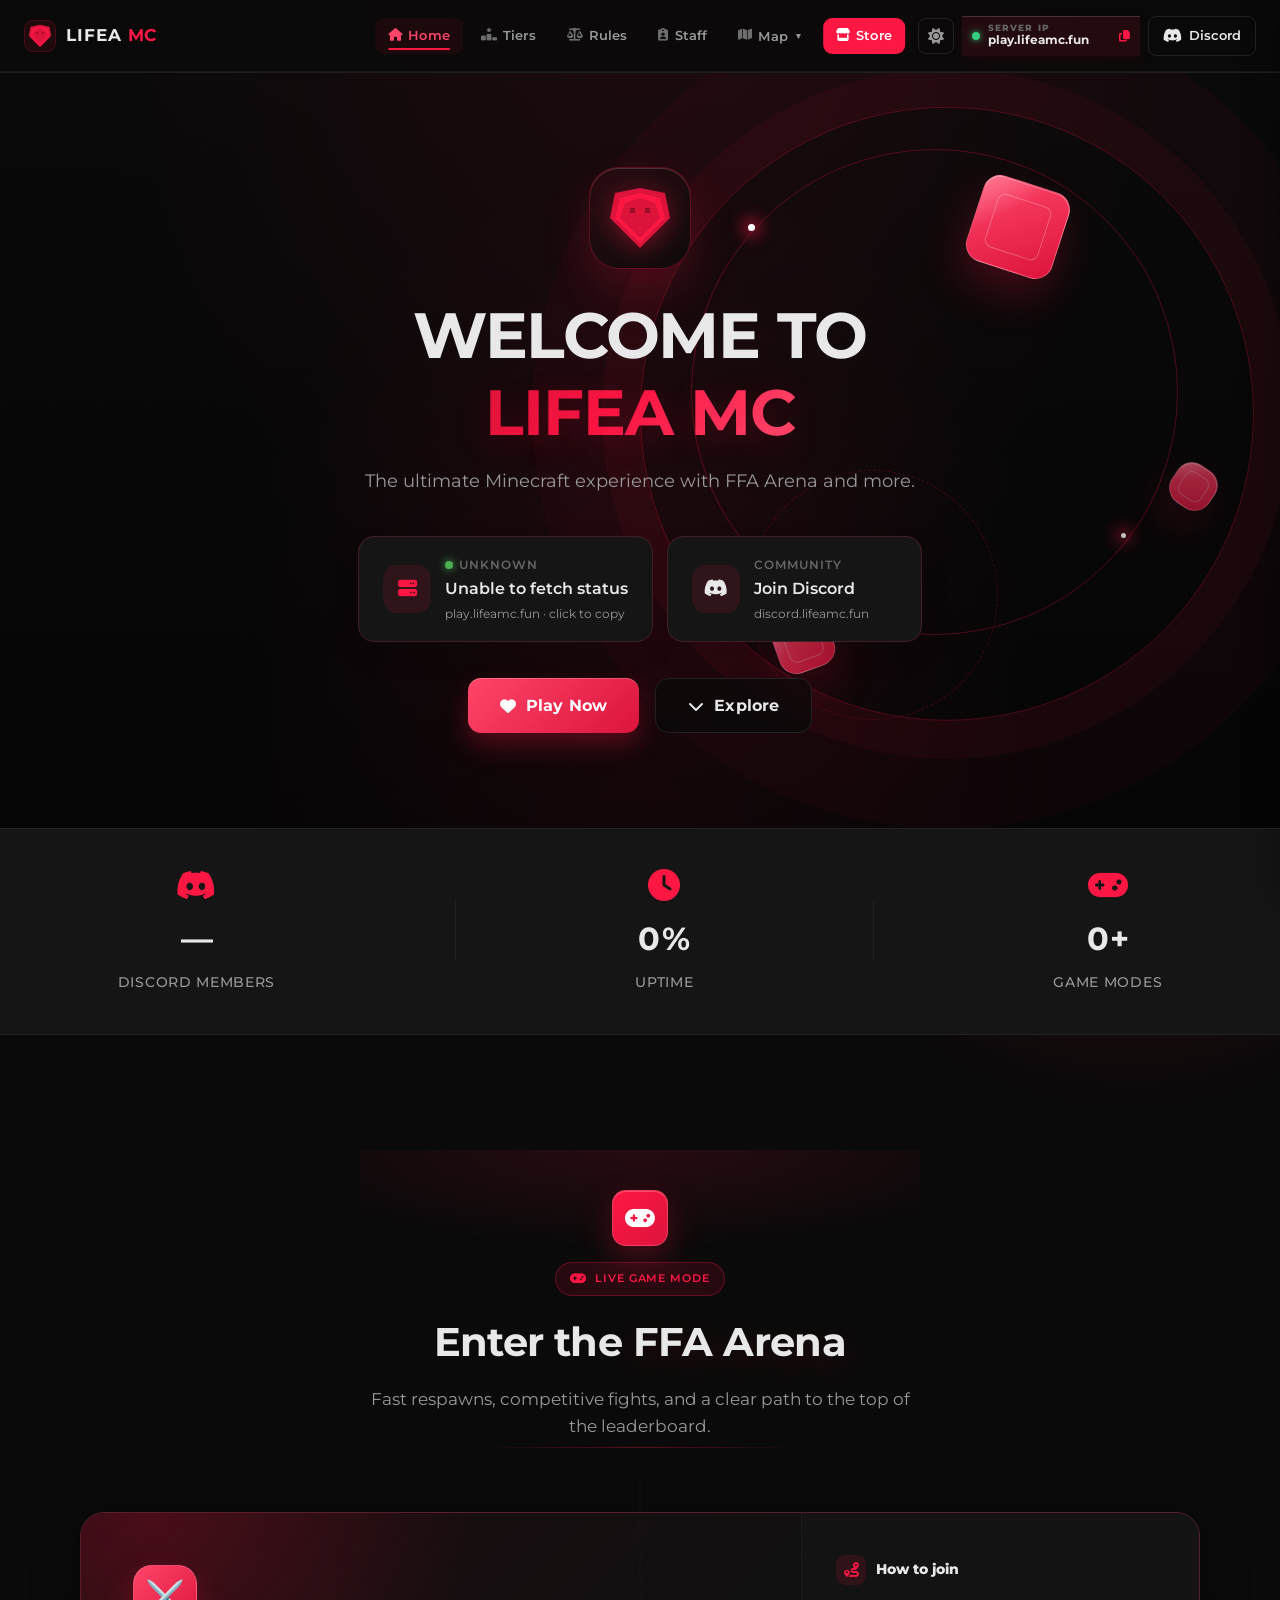
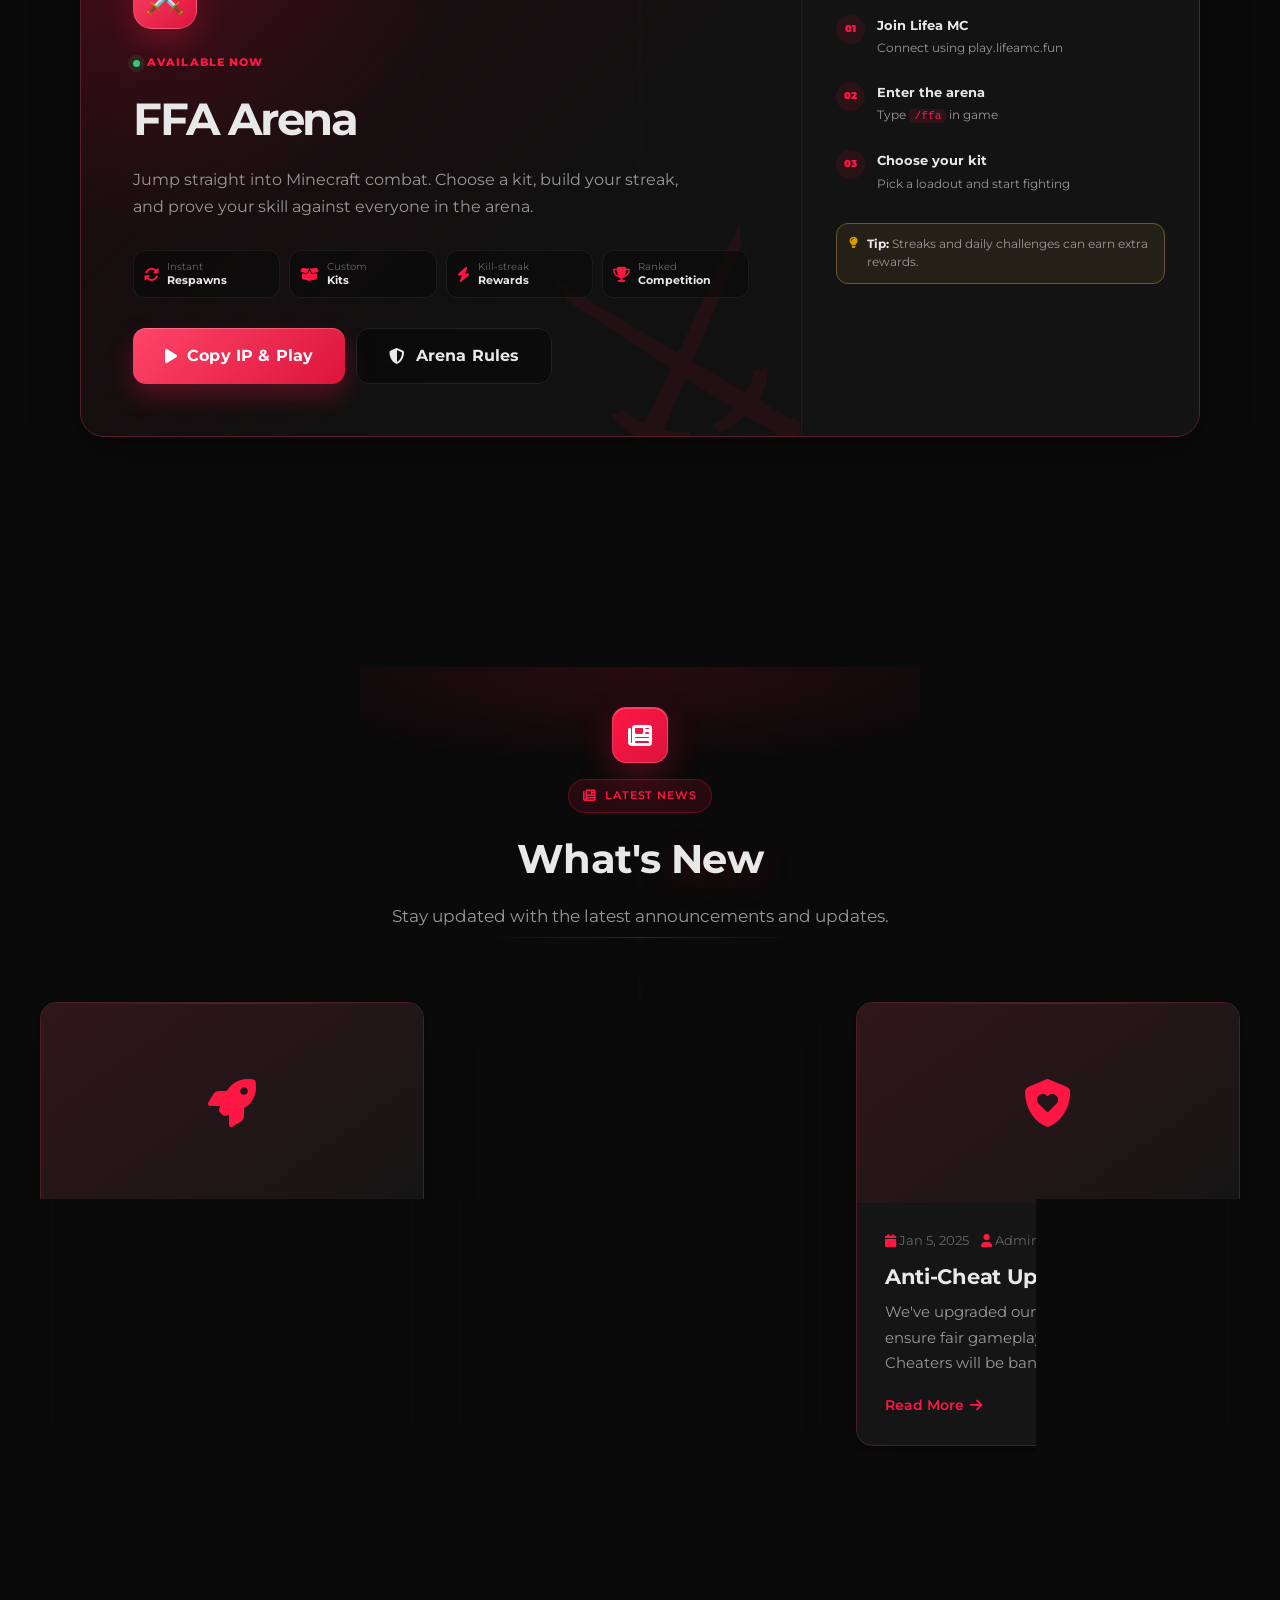
==== commit df1a2e4e: "Add files via upload" ====
--- a/index.html
+++ b/index.html
@@ -3,9 +3,34 @@
 <head>
   <meta charset="UTF-8" />
   <meta name="viewport" content="width=device-width, initial-scale=1.0" />
-  <title>Home • Lifea MC</title>
-  <meta name="description" content="Lifea MC – The best Minecraft server. FFA Arena and more." />
+  <title>LIFEA MC | Pakistan's Best Practice PvP + Lifesteal Minecraft Server</title>
+  <meta name="description" content="LIFEA MC – one of the best Minecraft networks in Pakistan, the Middle East & UAE. Practice PvP + Lifesteal servers, competitive leaderboards and a friendly community. Join on play.lifeamc.fun." />
+  <meta name="keywords" content="LIFEA MC, Minecraft Pakistan, best Minecraft server Middle East, Minecraft UAE, Practice PvP, Lifesteal Minecraft, play.lifeamc.fun, discord.lifeamc.fun" />
+  <meta name="robots" content="index, follow, max-image-preview:large" />
   <meta name="theme-color" content="#ffffff" />
+  <meta name="geo.region" content="PK-AE-BH" />
+  <meta name="geo.placename" content="Pakistan, Middle East, UAE" />
+  <link rel="canonical" href="https://lifeamc.fun/" />
+  <link rel="icon" type="image/svg+xml" href="favicon.svg" />
+  <link rel="icon" type="image/png" sizes="64x64" href="favicon.png" />
+  <link rel="apple-touch-icon" sizes="180x180" href="apple-touch-icon.png" />
+  <!-- Google Search Console: replace the content below with your GSC verification token -->
+  <meta name="google-site-verification" content="PASTE_YOUR_GSC_VERIFICATION_CODE_HERE" />
+  <meta property="og:type" content="website" />
+  <meta property="og:locale" content="en_US" />
+  <meta property="og:site_name" content="LIFEA MC" />
+  <meta property="og:title" content="LIFEA MC | Pakistan's Best Practice PvP + Lifesteal Minecraft Server" />
+  <meta property="og:description" content="One of the best Minecraft networks in Pakistan, the Middle East & UAE — Practice PvP + Lifesteal. Join thousands on play.lifeamc.fun." />
+  <meta property="og:url" content="https://lifeamc.fun/" />
+  <meta property="og:image" content="https://lifeamc.fun/og-image.png" />
+  <meta property="og:image:width" content="1200" />
+  <meta property="og:image:height" content="630" />
+  <meta property="og:image:alt" content="LIFEA MC — Practice PvP + Lifesteal Minecraft server, Pakistan" />
+  <meta name="twitter:card" content="summary_large_image" />
+  <meta name="twitter:title" content="LIFEA MC | Pakistan's Best Practice PvP + Lifesteal Minecraft Server" />
+  <meta name="twitter:description" content="One of Pakistan's best Minecraft networks — Practice PvP + Lifesteal. Join on play.lifeamc.fun." />
+  <meta name="twitter:image" content="https://lifeamc.fun/og-image.png" />
+  <meta name="twitter:site" content="@LifeaMC" />
   <script>
     (function () {
       try {
@@ -23,14 +48,61 @@
     html[data-theme="dark"] { background: #0a0a0a; color-scheme: dark; }
     html[data-theme="dark"] body { background: #0a0a0a; }
   </style>
-  <meta property="og:title" content="Lifea MC" />
-  <meta property="og:description" content="Your heart beats here. Join Lifea MC today." />
-  <meta property="og:type" content="website" />
   <link rel="preconnect" href="https://fonts.googleapis.com" />
   <link rel="preconnect" href="https://fonts.gstatic.com" crossorigin />
   <link href="https://fonts.googleapis.com/css2?family=Montserrat:wght@400;500;600;700;800&display=swap" rel="stylesheet" />
   <link rel="stylesheet" href="https://cdnjs.cloudflare.com/ajax/libs/font-awesome/6.5.0/css/all.min.css" />
   <link rel="stylesheet" href="css/style.css" />
+
+  <!-- Structured data: Organization + WebSite + VideoGame (Practice PvP / Lifesteal, Pakistan) -->
+  <script type="application/ld+json">
+  {
+    "@context": "https://schema.org",
+    "@graph": [
+      {
+        "@type": "WebSite",
+        "@id": "https://lifeamc.fun/#website",
+        "url": "https://lifeamc.fun/",
+        "name": "LIFEA MC",
+        "description": "One of Pakistan's best Minecraft networks — Practice PvP + Lifesteal.",
+        "publisher": { "@id": "https://lifeamc.fun/#org" },
+        "inLanguage": "en"
+      },
+      {
+        "@type": "Organization",
+        "@id": "https://lifeamc.fun/#org",
+        "name": "LIFEA MC",
+        "url": "https://lifeamc.fun/",
+        "logo": "https://lifeamc.fun/favicon.png",
+        "sameAs": ["https://discord.lifeamc.fun"]
+      },
+      {
+        "@type": "VideoGame",
+        "@id": "https://lifeamc.fun/#game",
+        "name": "LIFEA MC",
+        "url": "https://lifeamc.fun/",
+        "image": "https://lifeamc.fun/og-image.png",
+        "description": "One of Pakistan's best Minecraft Java networks offering Practice PvP and Lifesteal gameplay. Server IP: play.lifeamc.fun.",
+        "operatingSystem": "Java",
+        "applicationCategory": "Game",
+        "gamePlatform": "PC",
+        "genre": ["Practice PvP", "Lifesteal"],
+        "playMode": "MultiPlayer",
+        "gameServer": {
+          "@type": "GameServer",
+          "name": "play.lifeamc.fun",
+          "game": { "@id": "https://lifeamc.fun/#game" },
+          "serverLocation": {
+            "@type": "Place",
+            "name": "Pakistan",
+            "address": { "@type": "PostalAddress", "addressCountry": "PK" }
+          }
+        },
+        "author": { "@id": "https://lifeamc.fun/#org" }
+      }
+    ]
+  }
+  </script>
 </head>
 <body>
 
@@ -95,7 +167,7 @@
           <span class="ip-copy-details"><span class="ip-label">Server IP</span><span class="ip-text">play.lifeamc.fun</span></span>
           <i class="fa-solid fa-copy" aria-hidden="true"></i>
         </button>
-        <a href="https://discord.gg/3aabgt7Bfq" class="btn-discord" target="_blank">
+        <a href="https://discord.lifeamc.fun" class="btn-discord" target="_blank">
           <i class="fa-brands fa-discord"></i> Discord
         </a>
         <button class="hamburger" id="hamburger" aria-label="Menu">
@@ -143,7 +215,7 @@
       <div class="drawer-section">
         <div class="drawer-section-title">Community</div>
         <ul>
-          <li><a href="https://discord.gg/3aabgt7Bfq" target="_blank"><i class="fa-brands fa-discord"></i> Discord</a></li>
+          <li><a href="https://discord.lifeamc.fun" target="_blank"><i class="fa-brands fa-discord"></i> Discord</a></li>
         </ul>
       </div>
     </div>
@@ -193,12 +265,12 @@
           </div>
         </div>
         <!-- Discord -->
-        <a href="https://discord.gg/3aabgt7Bfq" target="_blank" class="status-pill discord-pill">
+        <a href="https://discord.lifeamc.fun" target="_blank" class="status-pill discord-pill">
           <div class="pill-icon"><i class="fa-brands fa-discord"></i></div>
           <div class="pill-info">
             <span class="pill-top">Community</span>
             <span class="pill-main">Join Discord</span>
-            <span class="pill-sub">discord.gg/3aabgt7Bfq</span>
+            <span class="pill-sub">discord.lifeamc.fun</span>
           </div>
         </a>
       </div>
@@ -361,7 +433,7 @@
         <h3 class="staff-name">SHENZO</h3>
         <p class="staff-bio">Co-founder of Lifea MC. Building the best PvP experience.</p>
         <div class="staff-socials">
-          <a href="https://discord.gg/3aabgt7Bfq" class="staff-social-link" title="Discord" target="_blank"><i class="fa-brands fa-discord"></i></a>
+          <a href="https://discord.lifeamc.fun" class="staff-social-link" title="Discord" target="_blank"><i class="fa-brands fa-discord"></i></a>
         </div>
       </div>
 
@@ -374,7 +446,7 @@
         <h3 class="staff-name">PUREMORTIC</h3>
         <p class="staff-bio">Co-founder of Lifea MC. Overseeing server operations and growth.</p>
         <div class="staff-socials">
-          <a href="https://discord.gg/3aabgt7Bfq" class="staff-social-link" title="Discord" target="_blank"><i class="fa-brands fa-discord"></i></a>
+          <a href="https://discord.lifeamc.fun" class="staff-social-link" title="Discord" target="_blank"><i class="fa-brands fa-discord"></i></a>
         </div>
       </div>
 
@@ -387,7 +459,7 @@
         <h3 class="staff-name">KURAMIL</h3>
         <p class="staff-bio">Managing the team and keeping everything running smoothly.</p>
         <div class="staff-socials">
-          <a href="https://discord.gg/3aabgt7Bfq" class="staff-social-link" title="Discord" target="_blank"><i class="fa-brands fa-discord"></i></a>
+          <a href="https://discord.lifeamc.fun" class="staff-social-link" title="Discord" target="_blank"><i class="fa-brands fa-discord"></i></a>
         </div>
       </div>
 
@@ -400,11 +472,11 @@
         <h3 class="staff-name">CRAVE</h3>
         <p class="staff-bio">Building and maintaining the server infrastructure and plugins.</p>
         <div class="staff-socials">
-          <a href="https://discord.gg/3aabgt7Bfq" class="staff-social-link" title="Discord" target="_blank"><i class="fa-brands fa-discord"></i></a>
-        </div>
-      </div>
-
-      <!-- Moderators -->
+          <a href="https://discord.lifeamc.fun" class="staff-social-link" title="Discord" target="_blank"><i class="fa-brands fa-discord"></i></a>
+        </div>
+      </div>
+
+      <!-- Moderator -->
       <div class="staff-card">
         <div class="staff-avatar">
           <img src="https://cravatar.eu/helmavatar/NOID/100.png" alt="NOID - Moderator at Lifea MC" loading="lazy" decoding="async">
@@ -413,35 +485,11 @@
         <h3 class="staff-name">NOID</h3>
         <p class="staff-bio">Enforcing rules and keeping the community fair and friendly.</p>
         <div class="staff-socials">
-          <a href="https://discord.gg/3aabgt7Bfq" class="staff-social-link" title="Discord" target="_blank"><i class="fa-brands fa-discord"></i></a>
-        </div>
-      </div>
-
-      <div class="staff-card">
-        <div class="staff-avatar">
-          <img src="https://cravatar.eu/helmavatar/SPEEDVEX/100.png" alt="SPEEDVEX - Moderator at Lifea MC" loading="lazy" decoding="async">
-        </div>
-        <div class="staff-role">Moderator</div>
-        <h3 class="staff-name">SPEEDVEX</h3>
-        <p class="staff-bio">Enforcing rules and keeping the community fair and friendly.</p>
-        <div class="staff-socials">
-          <a href="https://discord.gg/3aabgt7Bfq" class="staff-social-link" title="Discord" target="_blank"><i class="fa-brands fa-discord"></i></a>
-        </div>
-      </div>
-
-      <!-- Helpers -->
-      <div class="staff-card">
-        <div class="staff-avatar">
-          <img src="https://cravatar.eu/helmavatar/NYX/100.png" alt="NYX - Helper at Lifea MC" loading="lazy" decoding="async">
-        </div>
-        <div class="staff-role">Helper</div>
-        <h3 class="staff-name">NYX</h3>
-        <p class="staff-bio">Helping new players get started and answering questions.</p>
-        <div class="staff-socials">
-          <a href="https://discord.gg/3aabgt7Bfq" class="staff-social-link" title="Discord" target="_blank"><i class="fa-brands fa-discord"></i></a>
-        </div>
-      </div>
-
+          <a href="https://discord.lifeamc.fun" class="staff-social-link" title="Discord" target="_blank"><i class="fa-brands fa-discord"></i></a>
+        </div>
+      </div>
+
+      <!-- Helper -->
       <div class="staff-card">
         <div class="staff-avatar">
           <img src="https://cravatar.eu/helmavatar/AUN/100.png" alt="AUN - Helper at Lifea MC" loading="lazy" decoding="async">
@@ -450,31 +498,20 @@
         <h3 class="staff-name">AUN</h3>
         <p class="staff-bio">Helping new players get started and answering questions.</p>
         <div class="staff-socials">
-          <a href="https://discord.gg/3aabgt7Bfq" class="staff-social-link" title="Discord" target="_blank"><i class="fa-brands fa-discord"></i></a>
-        </div>
-      </div>
-
-      <div class="staff-card">
-        <div class="staff-avatar">
-          <img src="https://cravatar.eu/helmavatar/PIXEL/100.png" alt="PIXEL PANGEY - Helper at Lifea MC" loading="lazy" decoding="async">
+          <a href="https://discord.lifeamc.fun" class="staff-social-link" title="Discord" target="_blank"><i class="fa-brands fa-discord"></i></a>
+        </div>
+      </div>
+
+      <!-- Helper -->
+      <div class="staff-card">
+        <div class="staff-avatar">
+          <img src="https://cravatar.eu/helmavatar/OZRA/100.png" alt="OZRA - Helper at Lifea MC" loading="lazy" decoding="async">
         </div>
         <div class="staff-role">Helper</div>
-        <h3 class="staff-name">PIXEL PANGEY</h3>
-        <p class="staff-bio">Helping new players get started and answering questions.</p>
-        <div class="staff-socials">
-          <a href="https://discord.gg/3aabgt7Bfq" class="staff-social-link" title="Discord" target="_blank"><i class="fa-brands fa-discord"></i></a>
-        </div>
-      </div>
-
-      <div class="staff-card">
-        <div class="staff-avatar">
-          <img src="https://cravatar.eu/helmavatar/REMAN/100.png" alt="REMAN COMMIE - Helper at Lifea MC" loading="lazy" decoding="async">
-        </div>
-        <div class="staff-role">Helper</div>
-        <h3 class="staff-name">REMAN COMMIE</h3>
-        <p class="staff-bio">Helping new players get started and answering questions.</p>
-        <div class="staff-socials">
-          <a href="https://discord.gg/3aabgt7Bfq" class="staff-social-link" title="Discord" target="_blank"><i class="fa-brands fa-discord"></i></a>
+        <h3 class="staff-name">OZRA</h3>
+        <p class="staff-bio">Supporting the community and guiding players through the server.</p>
+        <div class="staff-socials">
+          <a href="https://discord.lifeamc.fun" class="staff-social-link" title="Discord" target="_blank"><i class="fa-brands fa-discord"></i></a>
         </div>
       </div>
 
@@ -511,7 +548,7 @@
         <h4>Community</h4>
         <p>Join our community on social media and stay updated with the latest news and events.</p>
         <div class="footer-socials">
-          <a href="https://discord.gg/3aabgt7Bfq" class="footer-social-btn" title="Discord" target="_blank"><i class="fa-brands fa-discord"></i></a>
+          <a href="https://discord.lifeamc.fun" class="footer-social-btn" title="Discord" target="_blank"><i class="fa-brands fa-discord"></i></a>
           <a href="#" class="footer-social-btn" title="Twitter" target="_blank"><i class="fa-brands fa-twitter"></i></a>
           <a href="#" class="footer-social-btn" title="YouTube" target="_blank"><i class="fa-brands fa-youtube"></i></a>
           <a href="#" class="footer-social-btn" title="TikTok" target="_blank"><i class="fa-brands fa-tiktok"></i></a>
--- a/css/style.css
+++ b/css/style.css
@@ -72,7 +72,7 @@
     radial-gradient(ellipse 70% 45% at 8% 0%, rgba(220, 20, 60, 0.10), transparent 70%),
     radial-gradient(ellipse 65% 50% at 92% 62%, rgba(220, 20, 60, 0.08), transparent 72%),
     linear-gradient(180deg, var(--bg) 0%, var(--bg2) 100%);
-  background-attachment: fixed;
+  background-attachment: fixed; /* overridden to scroll on mobile below */
   color: var(--text);
   line-height: 1.6;
   overflow-x: hidden;
@@ -97,6 +97,7 @@
   pointer-events: none;
   z-index: 0;
   opacity: 0.7;
+  will-change: auto;
 }
 
 body::after {
@@ -110,6 +111,7 @@
   filter: blur(12px);
   pointer-events: none;
   z-index: 0;
+  will-change: auto;
 }
 
 a {
@@ -145,7 +147,7 @@
 }
 
 /* ═══════════════════════════════════════════════
-   NAVBAR — Premium Glassmorphism + Dropdowns
+   NAVBAR — Static solid bar, zero lag
    ═══════════════════════════════════════════════ */
 
 #navbar {
@@ -154,26 +156,23 @@
   left: 0;
   right: 0;
   height: var(--nav-height);
-  background: color-mix(in srgb, var(--bg) 75%, transparent);
-  backdrop-filter: blur(18px) saturate(1.2);
-  -webkit-backdrop-filter: blur(18px) saturate(1.2);
-  border-bottom: 1px solid color-mix(in srgb, var(--border) 60%, transparent);
+  background: var(--bg);
+  border-bottom: 1px solid var(--border);
   z-index: 1000;
-  box-shadow: 0 1px 3px rgba(0, 0, 0, 0.03);
-  transition:
-    background 0.6s var(--smooth),
-    box-shadow 0.6s var(--smooth),
-    border-color 0.6s var(--smooth),
-    height 0.4s var(--smooth);
+  box-shadow: 0 1px 0 var(--border);
 }
 
 #navbar.scrolled {
-  background: color-mix(in srgb, var(--bg) 82%, transparent);
-  backdrop-filter: blur(22px) saturate(1.3);
-  -webkit-backdrop-filter: blur(22px) saturate(1.3);
-  box-shadow: 0 4px 32px rgba(0, 0, 0, 0.08);
-  border-bottom-color: color-mix(in srgb, var(--border) 40%, transparent);
-  height: 64px;
+  box-shadow: 0 2px 12px rgba(0,0,0,0.07);
+}
+
+[data-theme="dark"] #navbar {
+  background: #0d0d0d;
+  border-bottom-color: #1e1e1e;
+  box-shadow: 0 1px 0 #1e1e1e;
+}
+[data-theme="dark"] #navbar.scrolled {
+  box-shadow: 0 2px 16px rgba(0,0,0,0.4);
 }
 
 .nav-container {
@@ -183,8 +182,20 @@
   padding: 0 24px;
   display: flex;
   align-items: center;
-  justify-content: center;
-  gap: 32px;
+  justify-content: space-between;
+  position: relative;
+}
+
+.nav-links {
+  position: absolute;
+  left: 50%;
+  transform: translateX(-50%);
+  display: flex;
+  list-style: none;
+  gap: 4px;
+  margin: 0;
+  padding: 0;
+  align-items: center;
 }
 
 /* ── LOGO ── */
@@ -192,18 +203,14 @@
   display: flex;
   align-items: center;
   gap: 10px;
-  font-size: 1.1rem;
-  font-weight: 600;
+  font-size: 1.05rem;
+  font-weight: 700;
   color: var(--text);
-  position: absolute;
-  left: 24px;
   text-decoration: none;
-  transition: transform 0.5s var(--bounce), opacity 0.4s ease;
-}
-.nav-logo:hover {
-  color: var(--text);
-  transform: scale(1.03);
-}
+  flex-shrink: 0;
+  transition: opacity 0.2s ease;
+}
+.nav-logo:hover { opacity: 0.8; color: var(--text); }
 
 .nav-logo-mark {
   position: relative;
@@ -218,117 +225,17 @@
   height: 100%;
   display: block;
 }
-.logo-heart--pixel {
-  z-index: 2;
-}
-.logo-heart--pixel .logo-layer,
-.logo-heart--pixel .logo-eye {
-  transform-origin: 8px 8px;
-  transition: transform 0.35s var(--bounce), opacity 0.3s ease;
-}
+.logo-heart--pixel { z-index: 2; }
 .logo-heart--smooth {
   z-index: 1;
   opacity: 0;
-  transform: scale(0.45);
-  filter: drop-shadow(0 0 0 transparent);
-  transition:
-    opacity 0.4s var(--smooth),
-    transform 0.5s var(--bounce),
-    filter 0.4s ease;
-}
-.nav-logo:hover .logo-heart--smooth {
-  opacity: 1;
-  transform: scale(1);
-  filter: drop-shadow(0 3px 14px rgba(220, 20, 60, 0.55));
-  animation: logoSmoothBeat 1.1s ease-in-out infinite;
-}
-.nav-logo:hover .logo-heart--pixel .logo-layer--outer {
-  animation: logoLayerOuter 0.55s var(--bounce) forwards;
-}
-.nav-logo:hover .logo-heart--pixel .logo-layer--mid {
-  animation: logoLayerMid 0.5s var(--bounce) 0.04s forwards;
-}
-.nav-logo:hover .logo-heart--pixel .logo-layer--inner {
-  animation: logoLayerInner 0.48s var(--bounce) 0.08s forwards;
-}
-.nav-logo:hover .logo-heart--pixel .logo-eye {
-  animation: logoEyePop 0.28s ease forwards;
-}
-.nav-logo:hover .logo-heart--pixel {
-  animation: logoPixelVanish 0.6s ease 0.35s forwards;
-}
-.nav-logo:not(:hover) .logo-heart--pixel .logo-layer,
-.nav-logo:not(:hover) .logo-heart--pixel .logo-eye {
-  animation: none;
-  transform: none;
-  opacity: 1;
-}
-.nav-logo:not(:hover) .logo-heart--pixel {
-  animation: none;
-  opacity: 1;
-}
-.nav-logo:not(:hover) .logo-heart--smooth {
-  animation: none;
-  opacity: 0;
-  transform: scale(0.45);
-  filter: drop-shadow(0 0 0 transparent);
-}
-
-@keyframes logoLayerOuter {
-  0% { transform: scale(1) rotate(0deg); opacity: 1; }
-  100% { transform: scale(1.55) rotate(8deg); opacity: 0; }
-}
-@keyframes logoLayerMid {
-  0% { transform: scale(1); opacity: 1; }
-  60% { transform: scale(1.2); opacity: 0.7; }
-  100% { transform: scale(0.35); opacity: 0; }
-}
-@keyframes logoLayerInner {
-  0% { transform: scale(1); opacity: 1; }
-  50% { transform: scale(1.35); opacity: 0.85; }
-  100% { transform: scale(0.2); opacity: 0; }
-}
-@keyframes logoEyePop {
-  0% { transform: scale(1); opacity: 0.3; }
-  100% { transform: scale(0); opacity: 0; }
-}
-@keyframes logoPixelVanish {
-  0% { opacity: 1; }
-  100% { opacity: 0; visibility: hidden; }
-}
-@keyframes logoSmoothBeat {
-  0%, 100% { transform: scale(1); }
-  14% { transform: scale(1.14); }
-  28% { transform: scale(1.05); }
-  42% { transform: scale(1.12); }
-  56% { transform: scale(1); }
-}
-.nav-logo span {
-  transition: letter-spacing 0.4s var(--smooth);
-}
-.nav-logo:hover span {
-  letter-spacing: 0.04em;
+  pointer-events: none;
 }
 .nav-logo strong {
   color: var(--primary);
   font-weight: 700;
-  display: inline-block;
-  transition: transform 0.4s var(--bounce), color 0.3s ease;
-}
-.nav-logo:hover strong {
-  transform: scale(1.06);
-}
-
-/* ── NAV LINKS + DROPDOWNS ── */
-.nav-links {
-  position: relative;
-  display: flex;
-  list-style: none;
-  gap: 12px;
-  margin: 0;
-  padding: 0;
-  align-items: center;
-}
+}
+
 
 .nav-item {
   position: relative;
@@ -497,107 +404,8 @@
 .nav-right {
   display: flex;
   align-items: center;
-  gap: 10px;
-  position: absolute;
-  right: 24px;
-}
-
-/* ── IP COPY BUTTON ── */
-.btn-ip-copy {
-  display: flex;
-  align-items: center;
-  gap: 6px;
-  padding: 8px 14px;
-  background: rgba(220, 20, 60, 0.08);
-  border: 1px solid rgba(220, 20, 60, 0.2);
-  color: var(--primary);
-  font-size: 0.82rem;
-  font-weight: 600;
-  border-radius: 8px;
-  cursor: pointer;
-  font-family: inherit;
-  transition:
-    background 0.4s var(--smooth),
-    border-color 0.35s ease,
-    transform 0.35s var(--bounce),
-    box-shadow 0.35s ease;
-}
-.btn-ip-copy:hover {
-  background: var(--primary);
-  border-color: var(--primary);
-  color: #fff;
-  transform: translateY(-2px);
-  box-shadow: 0 6px 20px rgba(220, 20, 60, 0.25);
-}
-.btn-ip-copy:active {
-  transform: translateY(0) scale(0.97);
-}
-.btn-ip-copy i {
-  font-size: 0.8rem;
-}
-.btn-ip-copy .ip-text {
-  font-family: 'Courier New', monospace;
-  letter-spacing: 0.02em;
-}
-
-/* ── THEME TOGGLE ── */
-.theme-toggle {
-  display: flex;
-  align-items: center;
-  justify-content: center;
-  width: 36px;
-  height: 36px;
-  background: transparent;
-  border: 1px solid var(--border);
-  color: var(--text-muted);
-  font-size: 0.95rem;
-  border-radius: 8px;
-  cursor: pointer;
-  transition:
-    border-color 0.35s ease,
-    color 0.35s ease,
-    background 0.35s ease,
-    transform 0.35s var(--bounce);
-}
-.theme-toggle:hover {
-  border-color: var(--primary);
-  color: var(--primary);
-  background: rgba(220, 20, 60, 0.06);
-  transform: translateY(-1px) rotate(8deg);
-}
-.theme-toggle:active {
-  transform: scale(0.92);
-}
-
-/* ── DISCORD BUTTON ── */
-.btn-discord {
-  display: flex;
-  align-items: center;
   gap: 8px;
-  padding: 8px 16px;
-  background: transparent;
-  border: 1px solid var(--border);
-  color: var(--text);
-  font-size: 0.88rem;
-  font-weight: 500;
-  border-radius: 8px;
-  text-decoration: none;
-  transition:
-    border-color 0.35s ease,
-    color 0.35s ease,
-    background 0.35s ease,
-    transform 0.35s var(--bounce),
-    box-shadow 0.35s ease;
-}
-.btn-discord:hover {
-  border-color: var(--primary);
-  color: var(--primary);
-  background: rgba(220, 20, 60, 0.06);
-  transform: translateY(-2px);
-  box-shadow: 0 4px 16px rgba(220, 20, 60, 0.12);
-}
-.btn-discord i {
-  font-size: 1rem;
+  flex-shrink: 0;
 }
 
 /* ── HAMBURGER ── */
@@ -1031,6 +839,12 @@
   display: none;
 }
 
+/* ── CONTENT VISIBILITY for off-screen sections ── */
+#news, #staff, .footer {
+  content-visibility: auto;
+  contain-intrinsic-size: 0 600px;
+}
+
 /* ── STATS BAR ── */
 .stats-bar {
   position: relative;
@@ -1115,9 +929,6 @@
 /* ── RESPONSIVE ── */
 @media (max-width: 1024px) {
   .nav-links { display: none; }
-  .nav-logo { position: static; }
-  .nav-container { justify-content: space-between; }
-  .nav-right { position: static; }
   .hamburger { display: flex; }
   .stat-divider { display: none; }
 }
@@ -1132,12 +943,6 @@
   .btn-ip-copy { padding: 8px 10px; }
 }
 
-@keyframes navShrink {
-  from { height: var(--nav-height); }
-  to { height: 64px; }
-}
-
-html { scroll-behavior: smooth; }
 .section, .hero, .stats-bar, .footer { position: relative; }
 
 @media (prefers-reduced-motion: no-preference) {
@@ -2075,7 +1880,7 @@
 [data-theme="dark"] .dropdown-menu a:hover, [data-theme="dark"] .dropdown-menu button:hover { background: rgba(255, 23, 68, 0.1); }
 [data-theme="dark"] .btn-ip-copy { background: rgba(255, 23, 68, 0.1); border-color: rgba(255, 23, 68, 0.25); color: var(--primary-light); }
 [data-theme="dark"] .btn-ip-copy:hover { background: var(--primary); border-color: var(--primary); color: #fff; }
-[data-theme="dark"] .btn-discord:hover { background: rgba(255, 23, 68, 0.1); box-shadow: 0 4px 16px rgba(255, 23, 68, 0.15); }
+[data-theme="dark"] .btn-discord:hover { background: #5865F2; border-color: #5865F2; color: #fff; }
 [data-theme="dark"] .drawer { background: rgba(10, 10, 10, 0.92); }
 [data-theme="dark"] .status-pill, [data-theme="dark"] .gamemode-card, [data-theme="dark"] .news-card,
 [data-theme="dark"] .staff-card, [data-theme="dark"] .vote-info-box, [data-theme="dark"] .vote-site-card,
@@ -2124,8 +1929,21 @@
 * { transition-timing-function: cubic-bezier(0.4, 0, 0.2, 1); }
 
 @media (max-width: 768px) {
-  .hero::before { animation: gridMove 30s linear infinite; }
-  .gamemode-card:hover, .news-card:hover, .staff-card:hover { transform: translateY(-4px); }
+  .hero::before { animation: none; }
+  /* pointer: coarse = touch device, skip hover transforms entirely */
+  .gamemode-card:hover, .news-card:hover, .staff-card:hover { transform: none; }
+  /* lighter card shadows on mobile */
+  :is(.gamemode-card, .news-card, .staff-card, .store-card, .vote-site-card,
+      .vote-info-box, .vote-leaderboard, .rules-intro, .rule-item,
+      .gamemode-detail-section, .gamemode-detail-header) {
+    box-shadow: 0 4px 12px rgba(0,0,0,0.08);
+  }
+  /* disable heavy gradient text animation on mobile */
+  .gradient-text { animation: none; background-position: 0% center; }
+  /* disable hero pulse on mobile */
+  .hero::after { animation: none; }
+  /* disable float animation on hero icon */
+  .hero-icon { animation: fadeInUp 0.8s ease; }
 }
 
 @media (prefers-reduced-motion: reduce) {
@@ -2348,181 +2166,136 @@
   --card-shadow-hover: 0 26px 60px rgba(255, 23, 68, 0.2), 0 8px 20px rgba(0, 0, 0, 0.3);
 }
 
-/* ── NAVIGATION EXPERIENCE ── */
-#navbar,
-#navbar.scrolled,
-[data-theme="dark"] #navbar,
-[data-theme="dark"] #navbar.scrolled {
-  background: transparent;
-  border-bottom-color: transparent;
-  box-shadow: none;
-  backdrop-filter: none;
-  -webkit-backdrop-filter: none;
-}
-
-#navbar { padding: 6px clamp(12px, 2vw, 28px); }
-#navbar.scrolled { height: 64px; padding-block: 4px; }
-
-.nav-container {
-  position: relative;
-  width: min(100%, 1360px);
-  height: 60px;
-  margin: 0 auto;
-  padding: 0 18px;
-  border: 1px solid color-mix(in srgb, var(--border) 82%, transparent);
-  border-radius: 18px;
-  background: color-mix(in srgb, var(--bg) 82%, transparent);
-  box-shadow: 0 14px 38px rgba(23, 8, 13, 0.09), inset 0 1px 0 rgba(255,255,255,.24);
-  backdrop-filter: blur(20px) saturate(1.25);
-  -webkit-backdrop-filter: blur(20px) saturate(1.25);
-  transition: height .35s var(--smooth), border-radius .35s var(--smooth), box-shadow .35s var(--smooth), background .35s var(--smooth);
-}
-#navbar.scrolled .nav-container {
-  height: 56px;
-  border-radius: 16px;
-  box-shadow: 0 10px 28px rgba(23, 8, 13, 0.12), inset 0 1px 0 rgba(255,255,255,.2);
-}
-[data-theme="dark"] .nav-container {
-  background: rgba(15, 15, 16, .78);
-  border-color: rgba(255,255,255,.09);
-  box-shadow: 0 16px 38px rgba(0,0,0,.35), inset 0 1px 0 rgba(255,255,255,.055);
-}
-
-.nav-logo { left: 18px; gap: 9px; font-size: 1rem; }
+/* ── NAVIGATION REFINEMENTS ── */
 .nav-logo-mark {
   width: 32px;
   height: 32px;
   display: grid;
   place-items: center;
-  border-radius: 11px;
-  background: color-mix(in srgb, var(--primary) 10%, transparent);
-  border: 1px solid color-mix(in srgb, var(--primary) 24%, transparent);
-}
-.nav-logo:hover .nav-logo-mark { box-shadow: 0 8px 20px color-mix(in srgb, var(--primary) 22%, transparent); }
-.nav-right { right: 18px; gap: 8px; }
-
-.nav-links {
-  gap: 3px;
-  padding: 4px;
-  border: 1px solid color-mix(in srgb, var(--border) 52%, transparent);
-  border-radius: 13px;
-  background: color-mix(in srgb, var(--bg3) 52%, transparent);
-}
+  border-radius: 9px;
+  background: rgba(220,20,60,0.1);
+  border: 1px solid rgba(220,20,60,0.22);
+  transition: background 0.25s ease, border-color 0.25s ease;
+}
+.nav-logo:hover .nav-logo-mark {
+  background: rgba(220,20,60,0.16);
+  border-color: rgba(220,20,60,0.4);
+}
+
 .nav-link {
   min-height: 36px;
-  padding: 8px 11px;
-  border: 0;
-  border-radius: 9px;
-  font-size: .79rem;
-  line-height: 1;
+  padding: 7px 13px;
+  border-radius: 8px;
+  font-size: .83rem;
+  font-weight: 600;
   font-family: inherit;
-  font-weight: 650;
-}
-.nav-link:hover,
-.nav-link.active {
-  background: color-mix(in srgb, var(--primary) 10%, transparent);
+  letter-spacing: 0.01em;
+}
+.nav-link:hover, .nav-link.active {
+  background: rgba(220,20,60,0.08);
   color: var(--primary);
 }
-.nav-link.active:not(.store-link) {
-  box-shadow: inset 0 0 0 1px color-mix(in srgb, var(--primary) 18%, transparent), 0 3px 10px color-mix(in srgb, var(--primary) 8%, transparent);
-}
-.nav-link.active::after { right: 11px; bottom: 3px; left: 11px; }
-.nav-link .dropdown-arrow { transition: transform .28s var(--smooth); }
+.nav-link.active::after { right: 13px; bottom: 4px; left: 13px; }
+.nav-link .dropdown-arrow { transition: transform .2s ease; }
 .nav-item.is-open .dropdown-arrow { transform: rotate(180deg); }
+
 .nav-item:is(:hover, :focus-within, .is-open) .dropdown-menu {
   opacity: 1;
   visibility: visible;
   pointer-events: auto;
-  transform: translateX(-50%) translateY(6px);
+  transform: translateX(-50%) translateY(0);
 }
 .nav-item .dropdown-menu {
   top: calc(100% + 8px);
-  min-width: 224px;
-  padding: 9px;
-  border-radius: 16px;
-  background: color-mix(in srgb, var(--bg) 90%, transparent);
-  border-color: color-mix(in srgb, var(--border) 72%, transparent);
-  box-shadow: 0 24px 55px rgba(18, 6, 10, .17), inset 0 1px 0 rgba(255,255,255,.18);
+  min-width: 210px;
+  padding: 6px;
+  border-radius: 14px;
+  background: var(--bg);
+  border: 1px solid var(--border);
+  box-shadow: 0 12px 32px rgba(0,0,0,0.1), 0 2px 8px rgba(0,0,0,0.06);
 }
 [data-theme="dark"] .nav-item .dropdown-menu {
-  background: rgba(18, 18, 19, .94);
-  border-color: rgba(255,255,255,.09);
-}
-.dropdown-menu a { border-radius: 10px; }
-
-.store-link {
-  min-height: 38px;
-  border-radius: 10px;
-  box-shadow: 0 8px 17px color-mix(in srgb, var(--primary) 22%, transparent), inset 0 1px 0 rgba(255,255,255,.2);
-}
-.btn-ip-copy {
-  min-height: 36px;
-  padding: 8px 11px;
-  border-radius: 10px;
-  background: color-mix(in srgb, var(--primary) 8%, transparent);
-}
-.theme-toggle, .settings-btn {
+  background: #111;
+  border-color: #222;
+  box-shadow: 0 12px 32px rgba(0,0,0,0.55), 0 2px 8px rgba(0,0,0,0.3);
+}
+.dropdown-menu a { border-radius: 8px; }
+
+.store-link { border-radius: 9px; }
+
+/* ── THEME TOGGLE ── */
+.theme-toggle {
   width: 36px;
   height: 36px;
   display: grid;
   place-items: center;
-  border: 1px solid color-mix(in srgb, var(--border) 86%, transparent);
-  border-radius: 10px;
-  background: color-mix(in srgb, var(--bg3) 58%, transparent);
+  border: 1px solid var(--border);
+  border-radius: 8px;
+  background: transparent;
   color: var(--text-muted);
+  cursor: pointer;
   transition: color .25s ease, border-color .25s ease, background .25s ease, transform .25s var(--bounce);
 }
-.theme-toggle:hover, .settings-btn:hover {
-  background: color-mix(in srgb, var(--primary) 10%, transparent);
-  border-color: color-mix(in srgb, var(--primary) 42%, transparent);
+.theme-toggle:hover {
+  background: rgba(220,20,60,0.08);
+  border-color: var(--primary);
   color: var(--primary);
-  transform: translateY(-2px);
-}
-.btn-discord { min-height: 36px; padding: 8px 12px; border-radius: 10px; font-weight: 650; }
+  transform: rotate(12deg);
+}
+.theme-toggle:active { transform: scale(0.9); }
+
+/* ── DISCORD BUTTON ── */
+.btn-discord {
+  display: inline-flex;
+  align-items: center;
+  gap: 7px;
+  min-height: 36px;
+  padding: 7px 14px;
+  border-radius: 8px;
+  border: 1px solid var(--border);
+  background: transparent;
+  color: var(--text);
+  font-size: .84rem;
+  font-weight: 600;
+  font-family: inherit;
+  text-decoration: none;
+  cursor: pointer;
+  transition: background .25s ease, border-color .25s ease, color .25s ease, box-shadow .25s ease, transform .25s var(--bounce);
+}
+.btn-discord i { font-size: .95rem; }
 .btn-discord:hover {
   background: #5865F2;
   border-color: #5865F2;
   color: #fff;
-  box-shadow: 0 10px 24px rgba(88, 101, 242, .32);
-}
+  box-shadow: 0 4px 16px rgba(88,101,242,0.35);
+  transform: translateY(-1px);
+}
+.btn-discord:active { transform: translateY(0) scale(0.96); }
 [data-theme="dark"] .btn-discord:hover {
   background: #5865F2;
   border-color: #5865F2;
   color: #fff;
-  box-shadow: 0 10px 24px rgba(88, 101, 242, .38);
-}
-
-.drawer {
-  width: min(356px, calc(100vw - 22px));
-  border-left-color: color-mix(in srgb, var(--border) 74%, transparent);
-  box-shadow: -20px 0 50px rgba(0,0,0,.18);
-}
-.drawer-header { padding: 23px 22px 18px; }
-.drawer-content, .drawer > ul { padding: 16px; list-style: none; }
-.drawer > ul li a { margin-bottom: 4px; }
-.drawer ul li a { min-height: 46px; border: 1px solid transparent; font-weight: 600; }
-.drawer ul li a:hover { border-color: color-mix(in srgb, var(--primary) 17%, transparent); }
+  box-shadow: 0 4px 20px rgba(88,101,242,0.45);
+}
+
+.drawer { width: min(340px, calc(100vw - 16px)); box-shadow: -8px 0 32px rgba(0,0,0,.2); }
+.drawer-header { padding: 20px 20px 16px; }
+.drawer-content { padding: 14px; }
+.drawer ul li a { min-height: 44px; font-weight: 600; }
 
 @media (max-width: 1024px) {
-  #navbar { padding-inline: 12px; }
-  .nav-container { width: 100%; padding-inline: 14px; }
-  .nav-logo { left: auto; }
-  .nav-right { right: auto; }
-}
-
+  .nav-container { padding-inline: 16px; }
+}
 @media (min-width: 1025px) and (max-width: 1180px) {
   .nav-links { display: none; }
   .hamburger { display: flex; }
 }
-
 @media (max-width: 640px) {
-  #navbar { padding: 6px 10px; }
-  .nav-container { border-radius: 15px; padding-inline: 12px; }
-  #navbar.scrolled .nav-container { border-radius: 14px; }
+  .nav-container { padding-inline: 14px; }
   .nav-logo { font-size: .9rem; }
-  .nav-logo-mark { width: 30px; height: 30px; }
-  .theme-toggle, .settings-btn { width: 34px; height: 34px; }
-  .drawer { width: min(340px, calc(100vw - 12px)); }
+  .nav-logo-mark { width: 28px; height: 28px; }
+  .theme-toggle { width: 34px; height: 34px; }
+  .drawer { width: min(320px, calc(100vw - 12px)); }
 }
 
 /* ── STAFF PAGE ── */
@@ -2944,3 +2717,300 @@
   .hero-block-one { right: -3%; top: 18%; width: 92px; }
   .hero-block-two { right: 21%; bottom: 11%; }
 }
+/* ═══════════════════════════════════════════════════════════
+   EXTREME SMOOTHING + CLEANER UI UPGRADE
+   ═══════════════════════════════════════════════════════════ */
+
+:root {
+  --ease-expo: cubic-bezier(0.16, 1, 0.3, 1);          /* silky ease-out-expo  */
+  --ease-quart: cubic-bezier(0.25, 1, 0.5, 1);         /* easy ease-out-quart  */
+  --ease-glass: cubic-bezier(0.34, 1.56, 0.64, 1);     /* playful overshoot    */
+}
+
+/* Ultra-smooth text rendering + kerning */
+body {
+  text-rendering: optimizeLegibility;
+  -webkit-font-smoothing: antialiased;
+  -moz-osx-font-smoothing: grayscale;
+  font-kerning: normal;
+}
+h1, h2, h3, h4, .hero-title, .section-title, .gradient-text, .stat-num {
+  text-rendering: optimizeLegibility;
+  letter-spacing: -0.015em;
+}
+
+/* Cleaner text selection */
+::selection {
+  background: var(--primary);
+  color: #fff;
+  text-shadow: none;
+}
+
+/* Silky timing on every interactive element */
+a, button, .nav-link, .store-link, .btn-primary, .btn-ghost, .btn-discord,
+.btn-ip-copy, .theme-toggle, .gamemode-btn, .btn-store, .vote-btn, .btn-vote,
+.staff-social-link, .footer-social-btn, .store-tab, .tier-tab,
+.drawer ul li a, .drawer-close, .drawer-ip-btn, .hamburger,
+.status-pill, .discord-pill, .leaderboard-item, .news-card .news-link i {
+  transition-timing-function: var(--ease-expo);
+}
+
+/* Cards — unified smooth motion (keeps reveal opacity/transform working) */
+.gamemode-card, .news-card, .staff-card, .store-card {
+  transition:
+    transform 0.6s var(--ease-expo),
+    opacity 0.6s var(--ease-expo),
+    border-color 0.4s var(--ease-quart),
+    box-shadow 0.6s var(--ease-expo),
+    background-color 0.45s var(--ease-quart);
+}
+
+/* Centered, softer panel corners */
+.gamemode-card, .news-card, .staff-card, .store-card, .status-pill,
+.vote-site-card, .vote-info-box, .rules-intro, .rule-item, .store-info-card,
+.gamemode-detail-header, .gamemode-detail-section, .settings-about-card,
+.leaderboard, .tier-board {
+  border-radius: 16px;
+}
+
+/* Refined layered hover shadows instead of flat heavy ones */
+@media (hover: hover) and (min-width: 769px) {
+  .gamemode-card:hover, .store-card:hover {
+    transform: translateY(-8px);
+    box-shadow:
+      0 24px 48px -16px rgba(220, 20, 60, 0.28),
+      0 10px 24px -12px rgba(0, 0, 0, 0.12);
+  }
+  .news-card:hover, .staff-card:hover {
+    transform: translateY(-10px);
+    box-shadow:
+      0 32px 56px -18px rgba(220, 20, 60, 0.30),
+      0 12px 28px -12px rgba(0, 0, 0, 0.14);
+  }
+  [data-theme="dark"] .gamemode-card:hover, [data-theme="dark"] .news-card:hover,
+  [data-theme="dark"] .staff-card:hover, [data-theme="dark"] .store-card:hover {
+    box-shadow:
+      0 28px 52px -12px rgba(0, 0, 0, 0.65),
+      0 8px 24px -8px rgba(255, 23, 68, 0.16);
+  }
+}
+
+/* Smooth press feedback on every button */
+.btn-primary:active, .btn-ghost:active, .btn-discord:active,
+.gamemode-btn:active, .btn-store:active, .vote-btn:active, .btn-vote:active,
+.store-tab:active, .tier-tab:active, .theme-toggle:active {
+  transform: translateY(0) scale(0.96);
+}
+
+/* Accessible + clean focus rings */
+:focus-visible {
+  outline: 2px solid var(--primary);
+  outline-offset: 3px;
+  border-radius: 8px;
+}
+a:focus-visible, button:focus-visible {
+  box-shadow: 0 0 0 5px var(--glow);
+}
+
+/* Slim, rounded, on-brand scrollbar */
+::-webkit-scrollbar { width: 10px; height: 10px; }
+::-webkit-scrollbar-track { background: transparent; }
+::-webkit-scrollbar-thumb {
+  background: color-mix(in srgb, var(--primary) 40%, var(--border));
+  background-clip: content-box;
+  border: 2px solid transparent;
+  border-radius: 99px;
+}
+::-webkit-scrollbar-thumb:hover {
+  background: var(--primary);
+  background-clip: content-box;
+}
+
+/* Smooth theme switching (only after first paint) */
+html.theme-ready, html.theme-ready body {
+  transition: background-color 0.5s var(--ease-quart), color 0.45s var(--ease-quart);
+}
+
+/* Glass layers gently wiped on hover → cleaner depth */
+.status-pill, .btn-discord {
+  will-change: transform, box-shadow, background-color;
+}
+.status-pill:hover, .discord-pill:hover {
+  box-shadow: 0 12px 32px -10px rgba(220, 20, 60, 0.25), 0 2px 6px -2px rgba(0, 0, 0, 0.06);
+}
+[data-theme="dark"] .status-pill:hover, [data-theme="dark"] .discord-pill:hover {
+  box-shadow: 0 14px 34px -10px rgba(0, 0, 0, 0.7), 0 4px 12px -4px rgba(255, 23, 68, 0.18);
+}
+
+/* Cleaner reveal animation — longer, silkier arrival */
+@media (prefers-reduced-motion: no-preference) {
+  .reveal {
+    opacity: 0;
+    transform: translateY(24px) scale(0.985);
+    transition: opacity 0.75s var(--ease-expo), transform 0.75s var(--ease-expo);
+  }
+  .reveal.visible {
+    opacity: 1;
+    transform: translateY(0) scale(1);
+  }
+}
+
+/* Softer icon lift + glow */
+.gamemode-icon, .store-icon, .section-header-icon {
+  transition: transform 0.5s var(--ease-glass), box-shadow 0.45s var(--ease-quart), background-color 0.4s var(--ease-quart);
+}
+.gamemode-card:hover .gamemode-icon, .store-card:hover .store-icon {
+  transform: scale(1.1) rotate(5deg);
+}
+.section-header:hover .section-header-icon {
+  transform: scale(1.08) rotate(-4deg);
+  box-shadow: 0 10px 30px var(--glow);
+}
+
+/* Hero typography polish */
+.hero-title { letter-spacing: -0.02em; }
+.gradient-text { text-shadow: 0 8px 32px rgba(220, 20, 60, 0.22); }
+
+/* Smooth copy button + toast micro-polish */
+.btn-ip-copy { transition-timing-function: var(--ease-expo); backface-visibility: hidden; }
+#toast { transition-timing-function: var(--ease-expo); }
+
+/* Rule sections & settings panes glide in naturally */
+.rule-item, .store-info-card, .vote-site-card {
+  transition: transform 0.4s var(--ease-expo), border-color 0.35s var(--ease-quart),
+              box-shadow 0.5s var(--ease-expo), background-color 0.4s var(--ease-quart);
+}
+.rule-item:hover, .store-info-card:hover, .vote-site-card:hover {
+  transform: translateY(-4px);
+}
+
+/* ═══════════════════════════════════════════════════════════
+   MOBILE-FIRST RESPONSIVE + SMOOTH DEVICE UPGRADE
+   ═══════════════════════════════════════════════════════════ */
+
+/* ── Overflow safety + fluid media everywhere ── */
+html { -webkit-text-size-adjust: 100%; text-size-adjust: 100%; }
+button, a { touch-action: manipulation; } /* kill 300ms tap delay on mobile */
+img, svg, video, canvas, iframe { max-width: 100%; height: auto; }
+textarea, input, select, button { font-family: inherit; font-size: 100%; }
+.hero-title, .hero-subtitle, .section-title, .section-subtitle, .pill-sub,
+.ip-text, .ip-label, .tier-label span, .footer p, .rules-intro p, code {
+  overflow-wrap: anywhere;
+}
+.hero-content, .hero-status-row, .hero-btns { width: 100%; }
+
+/* ── Fluid horizontal padding on main sections ── */
+.section, .hero {
+  padding-inline: clamp(16px, 4vw, 24px);
+}
+
+/* ── Status pill: allow it to shrink on small screens (fix overflow) ── */
+@media (max-width: 1024px) {
+  .status-pill { min-width: 0; }
+  /* scroll attachment is much faster on mobile — no GPU compositing layer */
+  body { background-attachment: scroll; }
+  body::before, body::after { position: absolute; }
+  /* reduce backdrop-filter cost on low-end devices */
+  #navbar, .nav-container, .drawer, .drawer-overlay,
+  .status-pill, .btn-ghost, .nav-item .dropdown-menu {
+    backdrop-filter: none !important;
+    -webkit-backdrop-filter: none !important;
+  }
+  /* kill will-change on mobile to free GPU memory */
+  .status-pill, .btn-discord { will-change: auto; }
+}
+
+/* ── Fluid stat numbers ── */
+.stat-num, .stat-item > div:nth-child(2) { font-size: clamp(1.5rem, 4vw, 2rem); }
+.stat-item i { font-size: clamp(1.4rem, 4vw, 2rem); }
+.stats-bar { padding-inline: clamp(16px, 4vw, 24px); }
+
+/* ── Consistent, comfy tap targets ── */
+.btn-primary, .btn-ghost { min-height: 48px; }
+.btn-discord, .btn-ip-copy, .btn-store, .btn-vote, .gamemode-btn { min-height: 40px; }
+
+/* ── Small phones ── */
+@media (max-width: 520px) {
+  .hero {
+    min-height: auto;
+    padding-top: calc(var(--nav-height) + 40px);
+    padding-bottom: 56px;
+  }
+  .hero-title { font-size: clamp(2rem, 8.5vw, 2.5rem); line-height: 1.15; }
+  .hero-icon svg { width: 64px; height: 64px; }
+  .hero-subtitle { margin-bottom: 28px; font-size: 1rem; }
+  .hero-status-row { gap: 10px; }
+  .status-pill { padding: 14px 16px; gap: 12px; }
+  .pill-icon { width: 42px; height: 42px; font-size: 1.05rem; }
+  .section { padding-top: 56px; padding-bottom: 56px; }
+  .section-header { padding-inline: 10px; }
+  .footer-grid { gap: 28px; }
+}
+
+/* ── Very small phones (< 400px) ── */
+@media (max-width: 400px) {
+  .nav-logo { font-size: .85rem; }
+  .nav-right { gap: 6px; }
+  .theme-toggle { width: 32px; height: 32px; }
+  .btn-ip-copy { padding-inline: 8px; }
+  .hero-btns { gap: 10px; }
+  .drawer { width: 100vw; }
+}
+
+/* ── Touch devices: widen tap targets, ease nav links ── */
+@media (pointer: coarse) {
+  .theme-toggle, .hamburger, .drawer-close, .btn-store, .btn-vote,
+  .gamemode-btn, .store-tab, .tier-tab, .drawer ul li a {
+    min-height: 44px;
+  }
+  .drawer ul li a { min-height: 48px; }
+  .store-tab, .tier-tab { align-items: center; }
+  .nav-right { gap: 8px; }
+}
+
+/* ── Tablets (portrait) nicer footer ── */
+@media (min-width: 769px) and (max-width: 1024px) {
+  .footer-grid { grid-template-columns: repeat(2, 1fr); }
+  .staff-grid { grid-template-columns: repeat(2, 1fr); }
+}
+
+/* ── iOS safe-area insets (notched devices) ── */
+.drawer { height: 100dvh; } /* dynamic viewport: avoids mobile address-bar overlap */
+@supports (padding-top: max(0px)) {
+  .drawer { padding-bottom: env(safe-area-inset-bottom); }
+  #toast { bottom: max(28px, env(safe-area-inset-bottom)); }
+}
+
+/* ── POTATO PHONE OPTIMIZATIONS (very low-end) ── */
+/* Triggered by: small screen + coarse pointer (touch) */
+@media (max-width: 640px) and (pointer: coarse) {
+  /* kill ALL backdrop-filter — biggest perf win on low-end */
+  * { backdrop-filter: none !important; -webkit-backdrop-filter: none !important; }
+  /* simplify body background */
+  body {
+    background: var(--bg) !important;
+    background-attachment: scroll !important;
+  }
+  body::before, body::after { display: none; }
+  /* no card animations */
+  .gamemode-card, .news-card, .staff-card, .store-card {
+    transition: border-color 0.2s ease, box-shadow 0.2s ease;
+  }
+  /* no hero visual decorations */
+  .hero-visual { display: none; }
+  /* no gradient text shimmer */
+  .gradient-text {
+    animation: none;
+    background: var(--primary);
+    -webkit-background-clip: text;
+    background-clip: text;
+  }
+  /* no btn pulse */
+  .btn-primary { animation: none; }
+  /* simpler nav container */
+  .nav-container {
+    background: var(--bg) !important;
+    box-shadow: 0 1px 0 var(--border) !important;
+    border: none !important;
+  }
+}
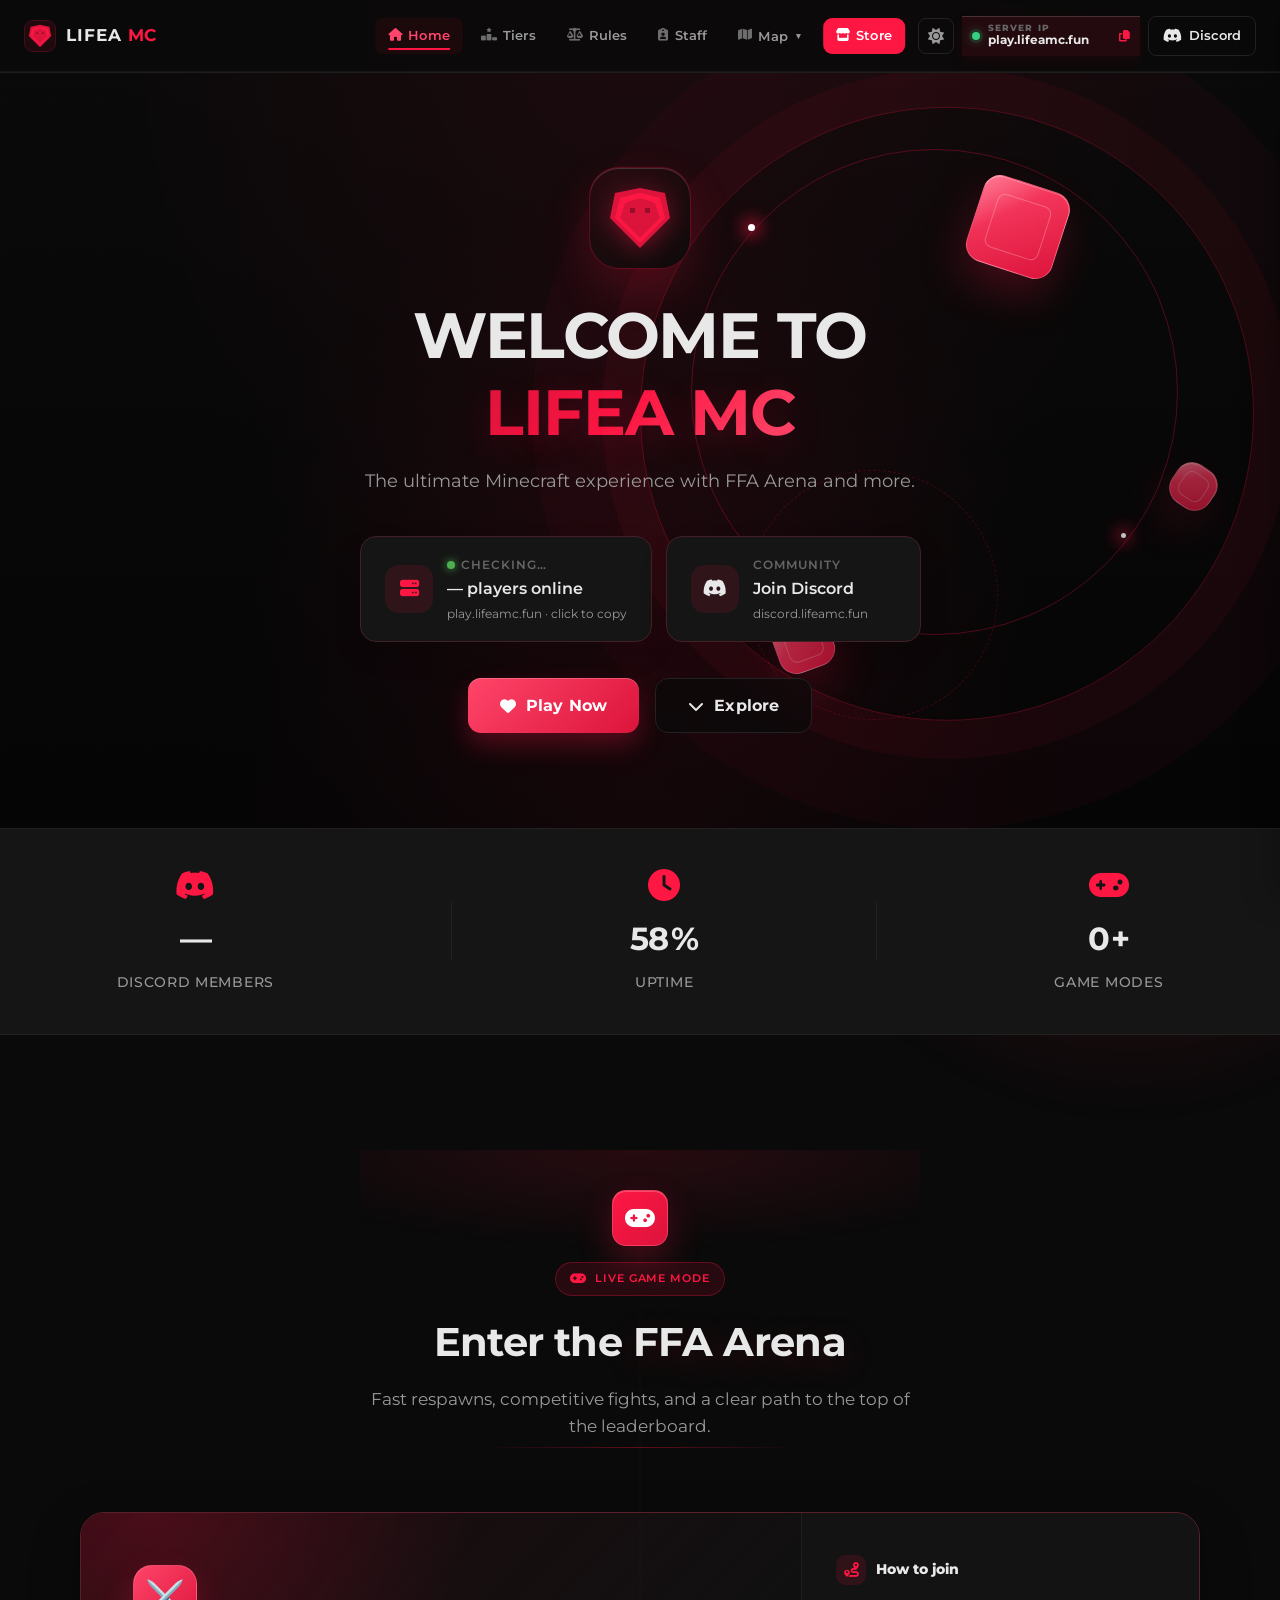
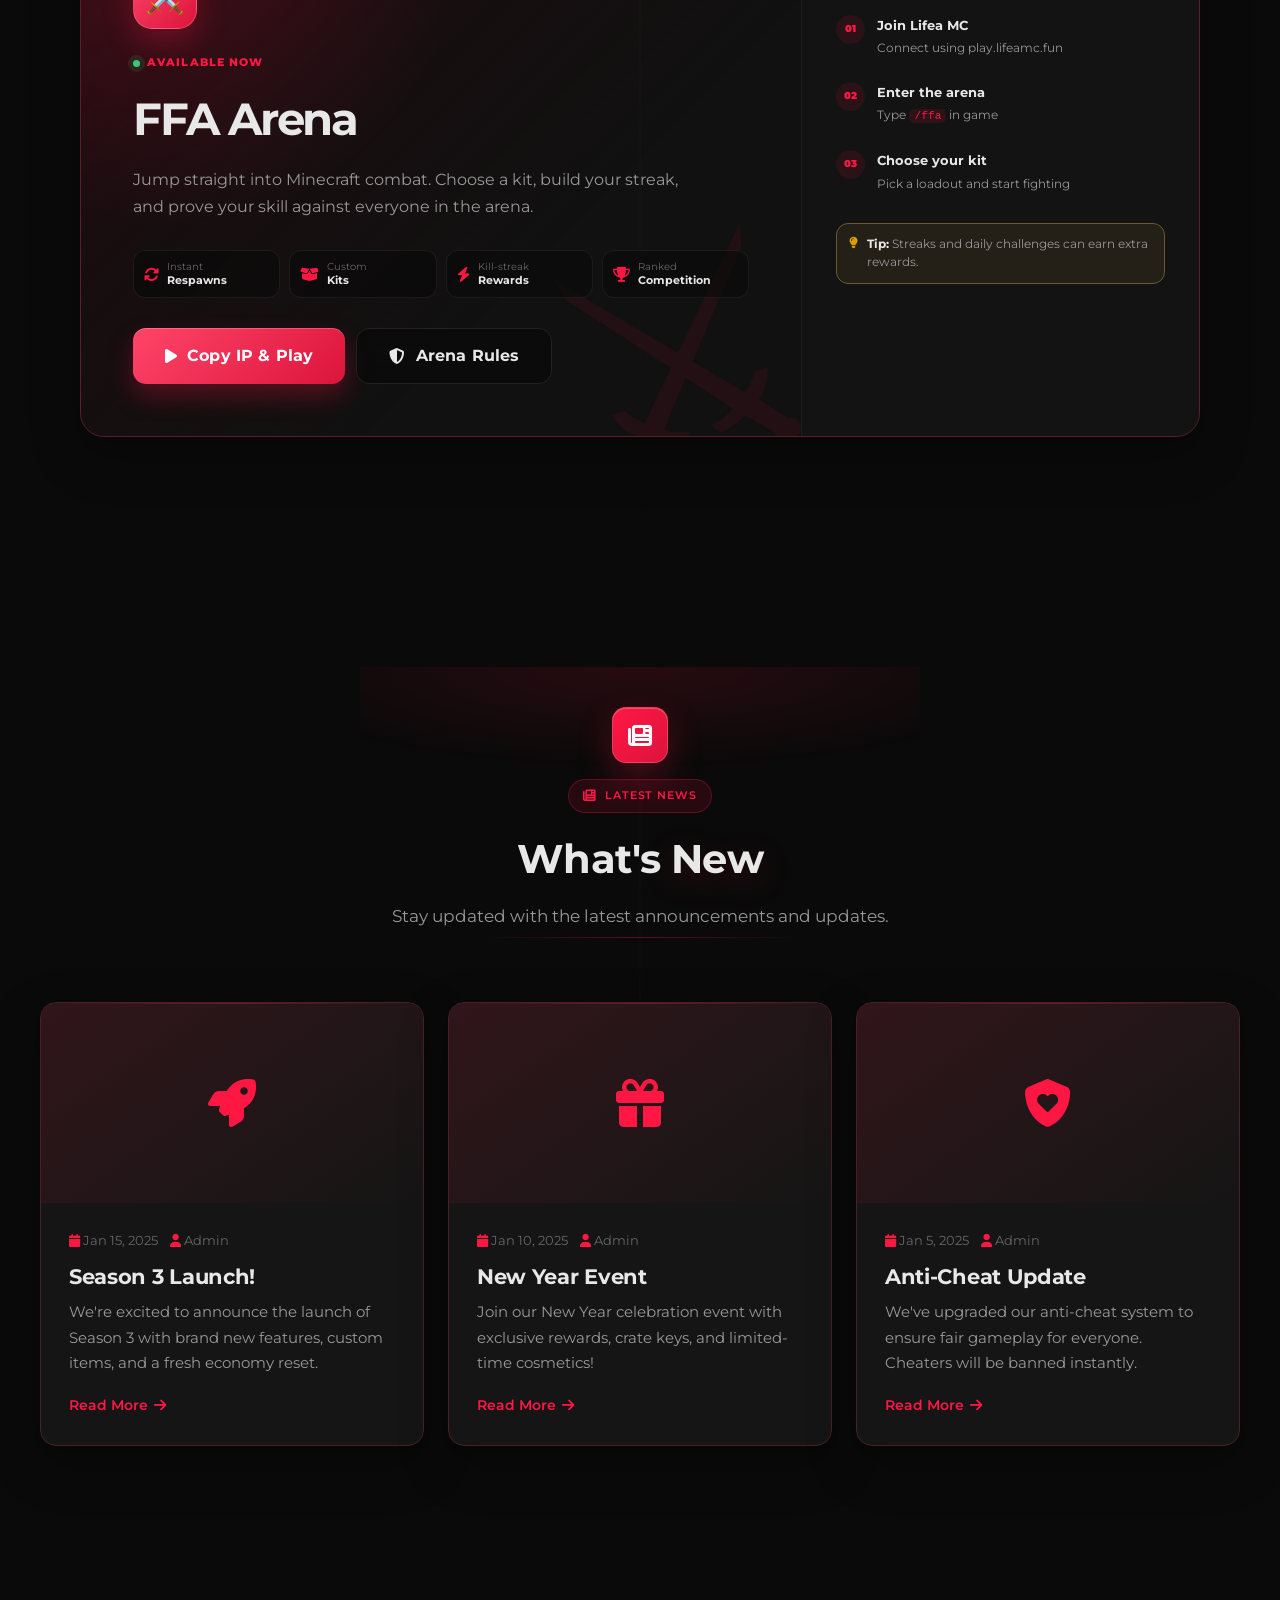
==== commit faf2a4b1: "All Done" ====
--- a/index.html
+++ b/index.html
@@ -14,8 +14,9 @@
   <link rel="icon" type="image/svg+xml" href="favicon.svg" />
   <link rel="icon" type="image/png" sizes="64x64" href="favicon.png" />
   <link rel="apple-touch-icon" sizes="180x180" href="apple-touch-icon.png" />
-  <!-- Google Search Console: replace the content below with your GSC verification token -->
-  <meta name="google-site-verification" content="PASTE_YOUR_GSC_VERIFICATION_CODE_HERE" />
+  <!-- TODO: Replace content value with your Google Search Console verification token -->
+  <!-- Get it from: https://search.google.com/search-console → Add Property → HTML tag -->
+  <meta name="google-site-verification" content="PASTE_YOUR_GSC_TOKEN_HERE" />
   <meta property="og:type" content="website" />
   <meta property="og:locale" content="en_US" />
   <meta property="og:site_name" content="LIFEA MC" />
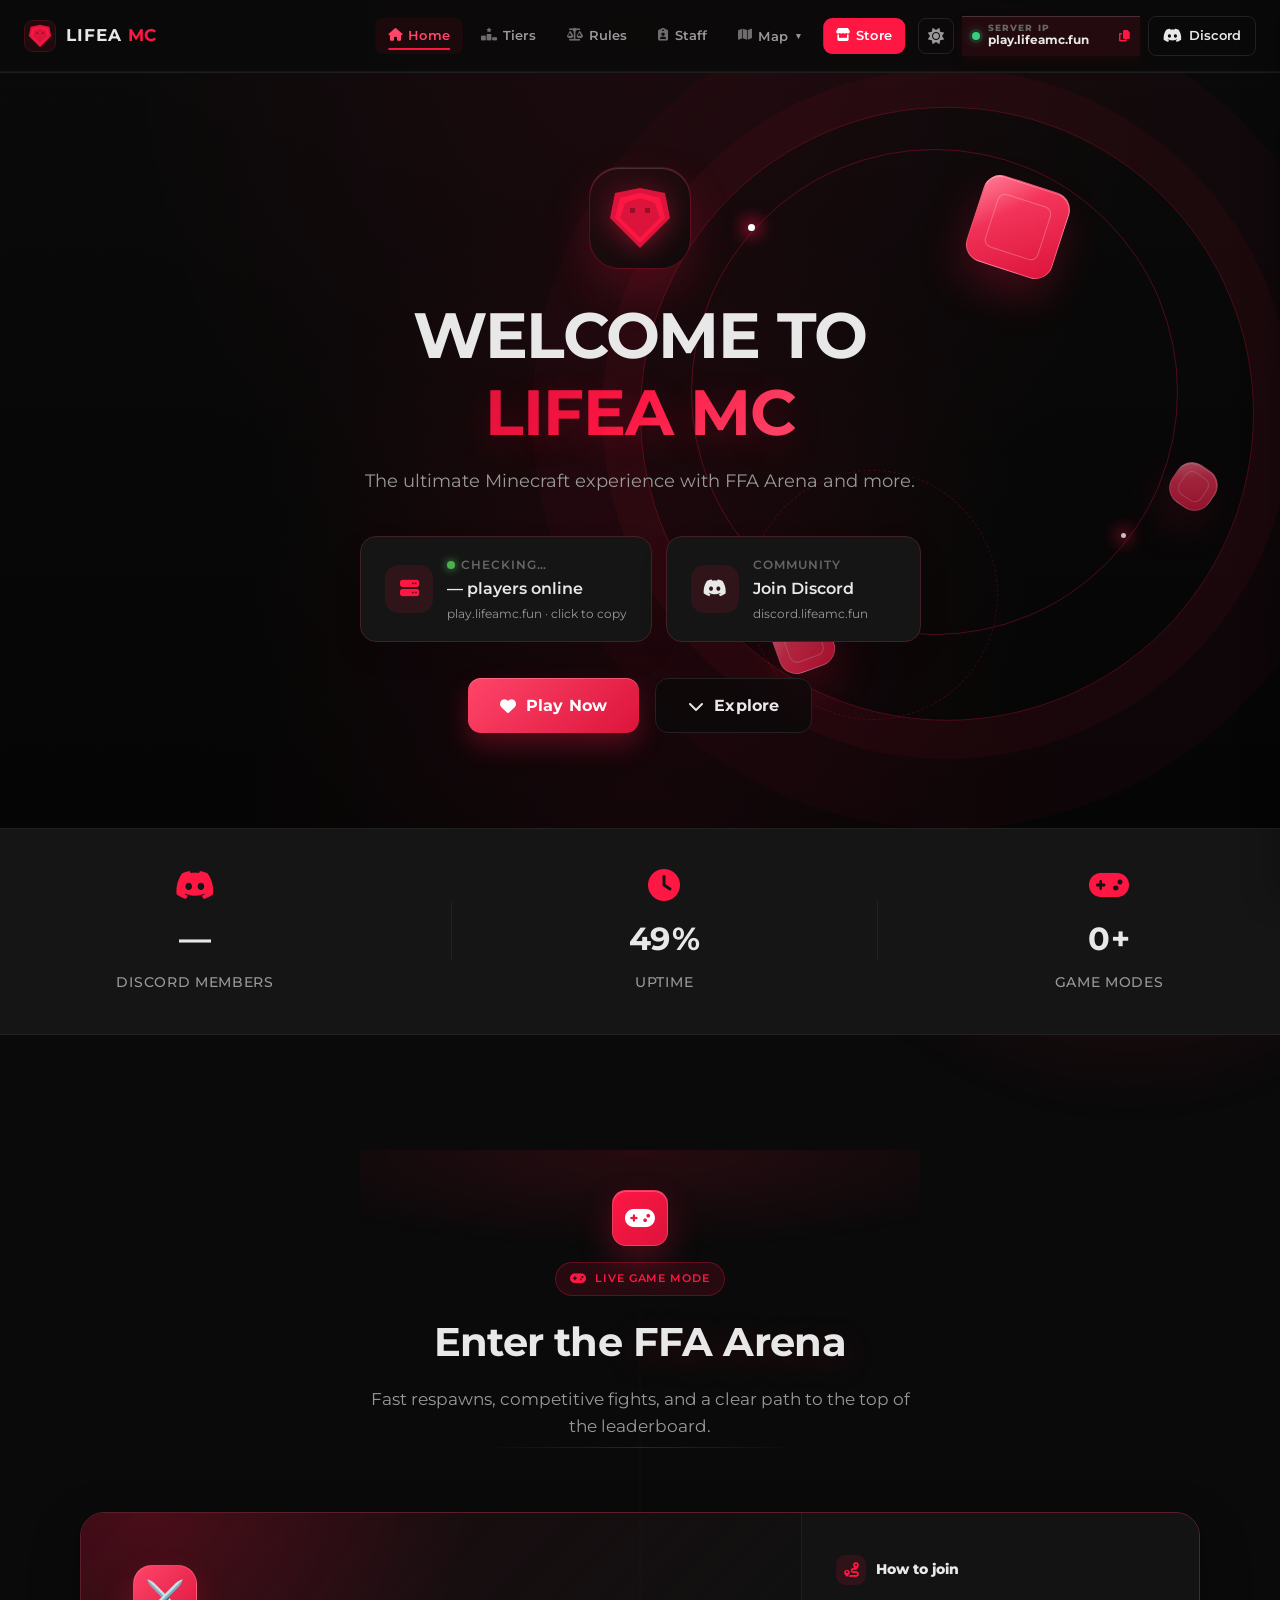
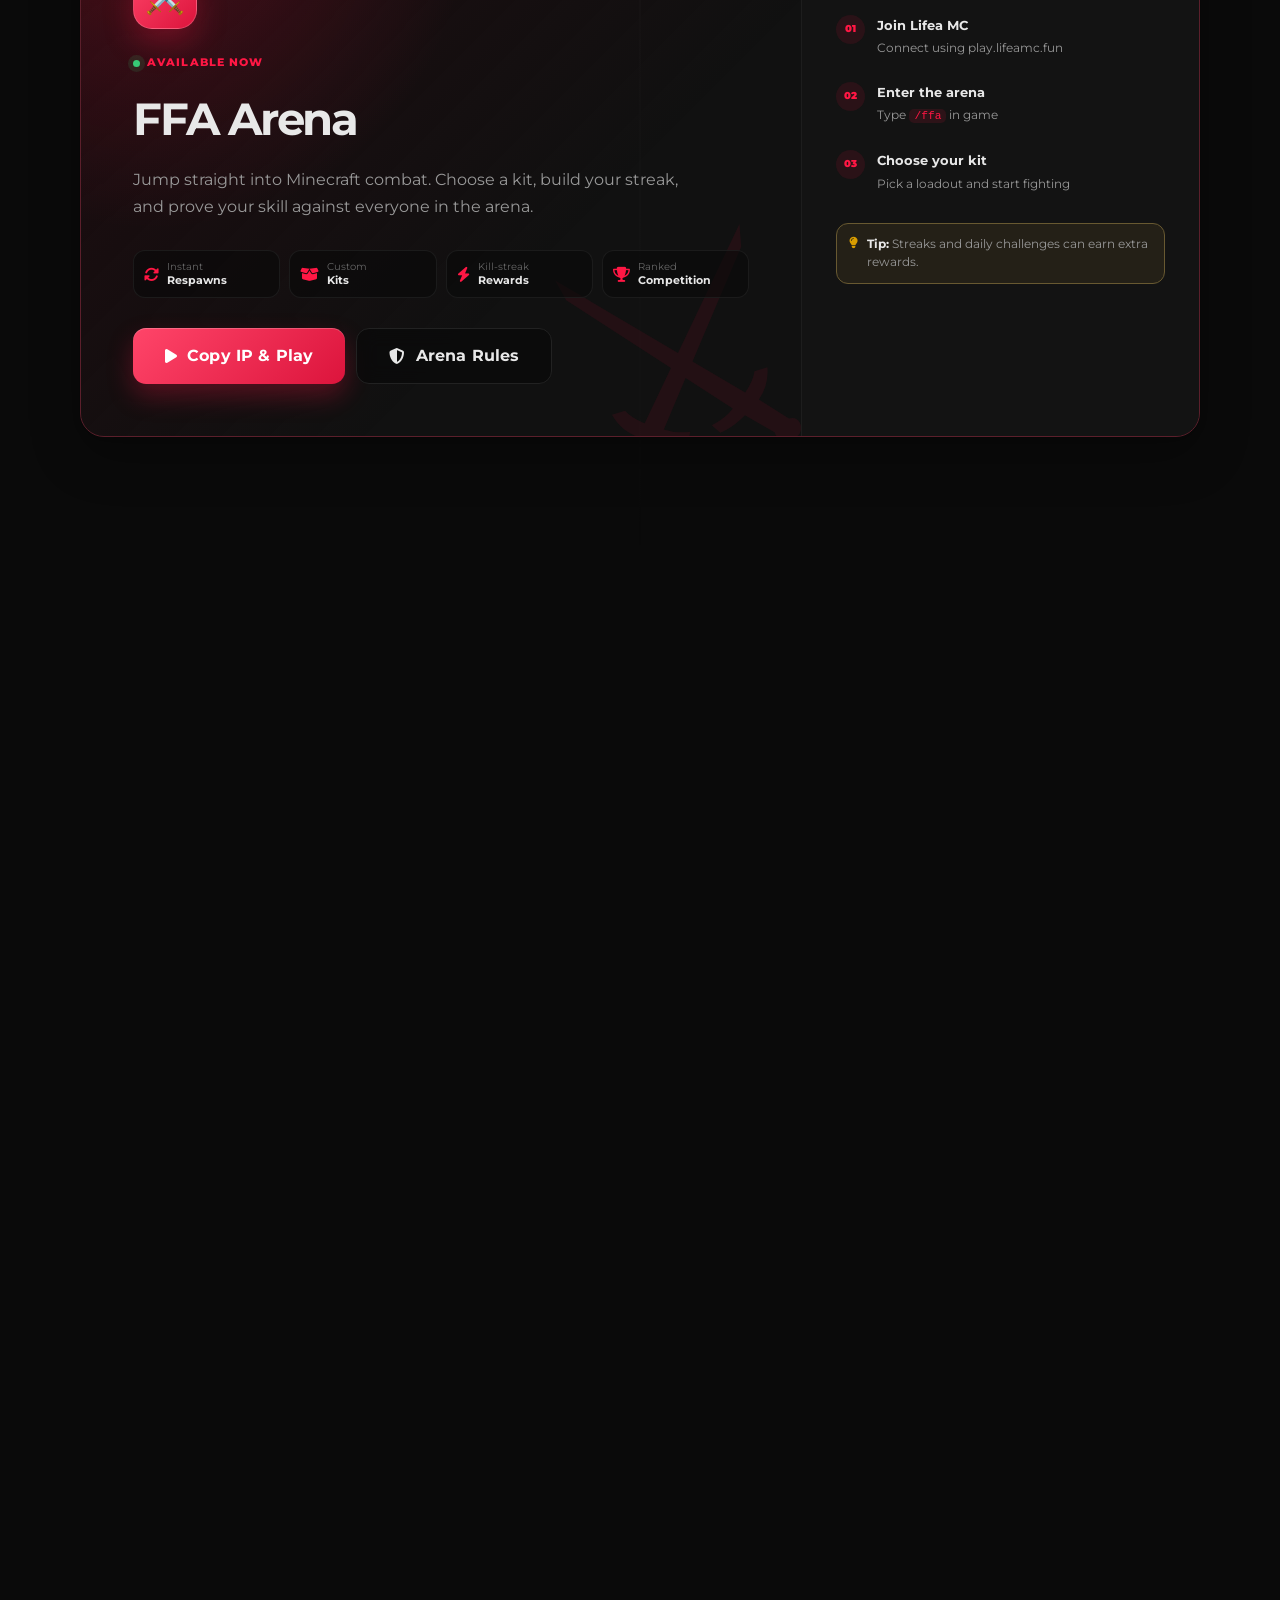
==== commit 23bb61f3: "Change Tiers link to point to 404 page" ====
--- a/index.html
+++ b/index.html
@@ -141,7 +141,7 @@
 
       <ul class="nav-links" id="navLinks">
         <li class="nav-item"><a href="index.html" class="nav-link active"><i class="fa-solid fa-house"></i> Home</a></li>
-        <li class="nav-item"><a href="pages/vote.html" class="nav-link"><i class="fa-solid fa-ranking-star"></i> Tiers</a></li>
+        <li class="nav-item"><a href="pages/404.html" class="nav-link"><i class="fa-solid fa-ranking-star"></i> Tiers</a></li>
         <li class="nav-item"><a href="pages/rules.html" class="nav-link"><i class="fa-solid fa-scale-balanced"></i> Rules</a></li>
         <li class="nav-item"><a href="pages/staff.html" class="nav-link"><i class="fa-solid fa-clipboard-user"></i> Staff</a></li>
         <li class="nav-item">
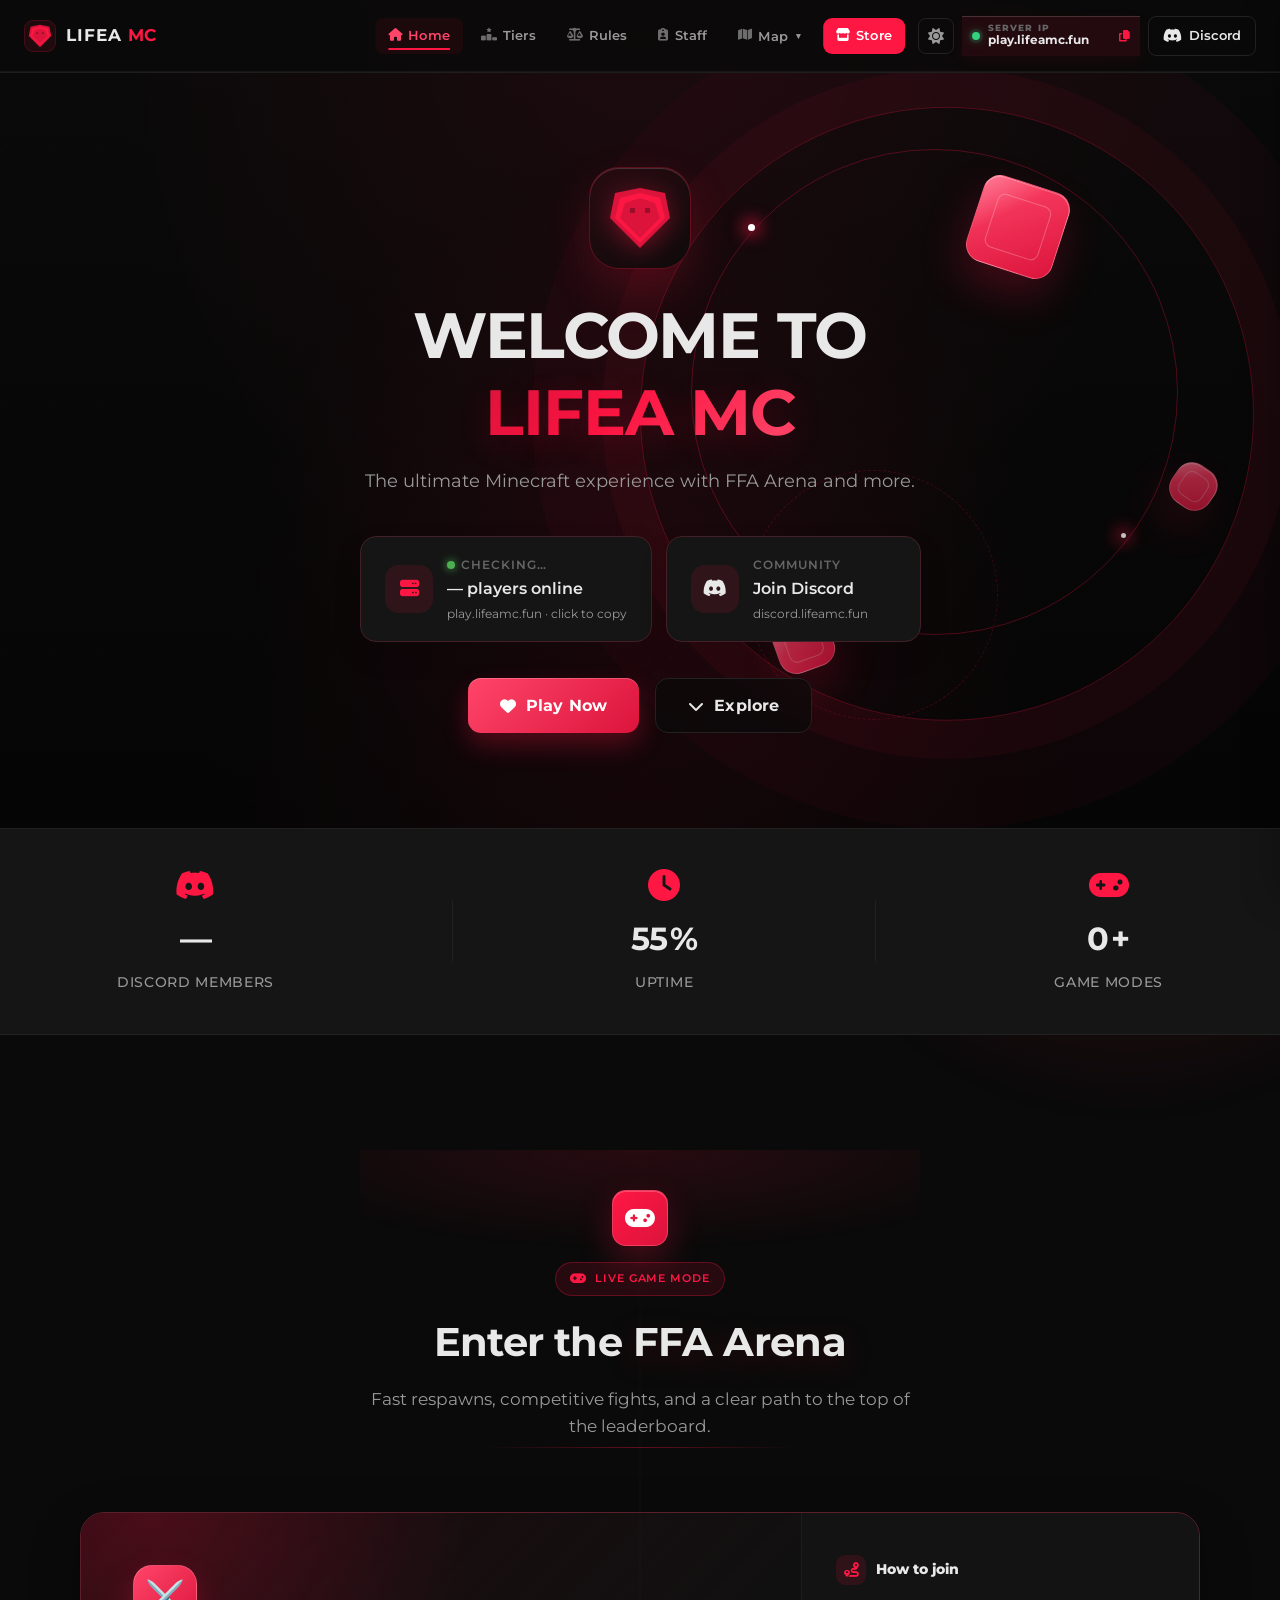
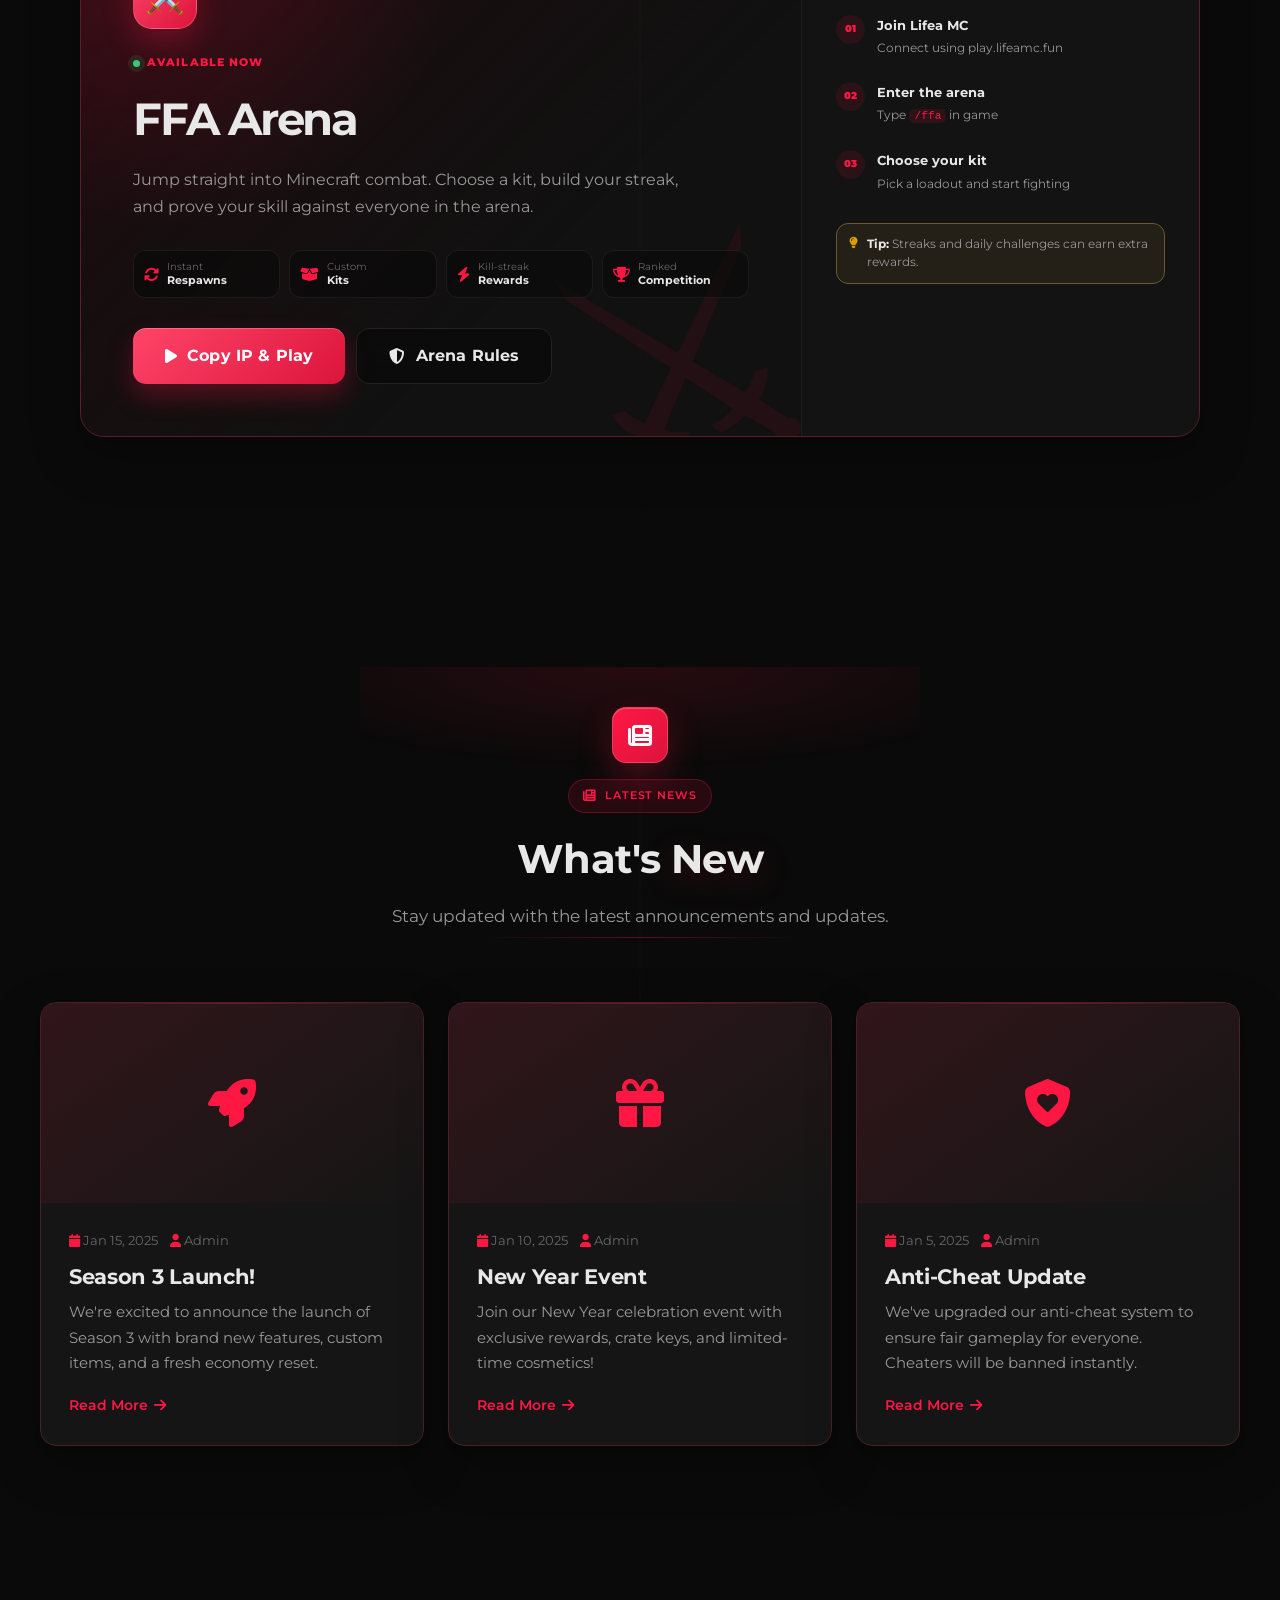
==== commit 614c6f05: "Update Tiers link to point to 404.html" ====
--- a/index.html
+++ b/index.html
@@ -141,7 +141,7 @@
 
       <ul class="nav-links" id="navLinks">
         <li class="nav-item"><a href="index.html" class="nav-link active"><i class="fa-solid fa-house"></i> Home</a></li>
-        <li class="nav-item"><a href="pages/404.html" class="nav-link"><i class="fa-solid fa-ranking-star"></i> Tiers</a></li>
+        <li class="nav-item"><a href="404.html" class="nav-link"><i class="fa-solid fa-ranking-star"></i> Tiers</a></li>
         <li class="nav-item"><a href="pages/rules.html" class="nav-link"><i class="fa-solid fa-scale-balanced"></i> Rules</a></li>
         <li class="nav-item"><a href="pages/staff.html" class="nav-link"><i class="fa-solid fa-clipboard-user"></i> Staff</a></li>
         <li class="nav-item">
